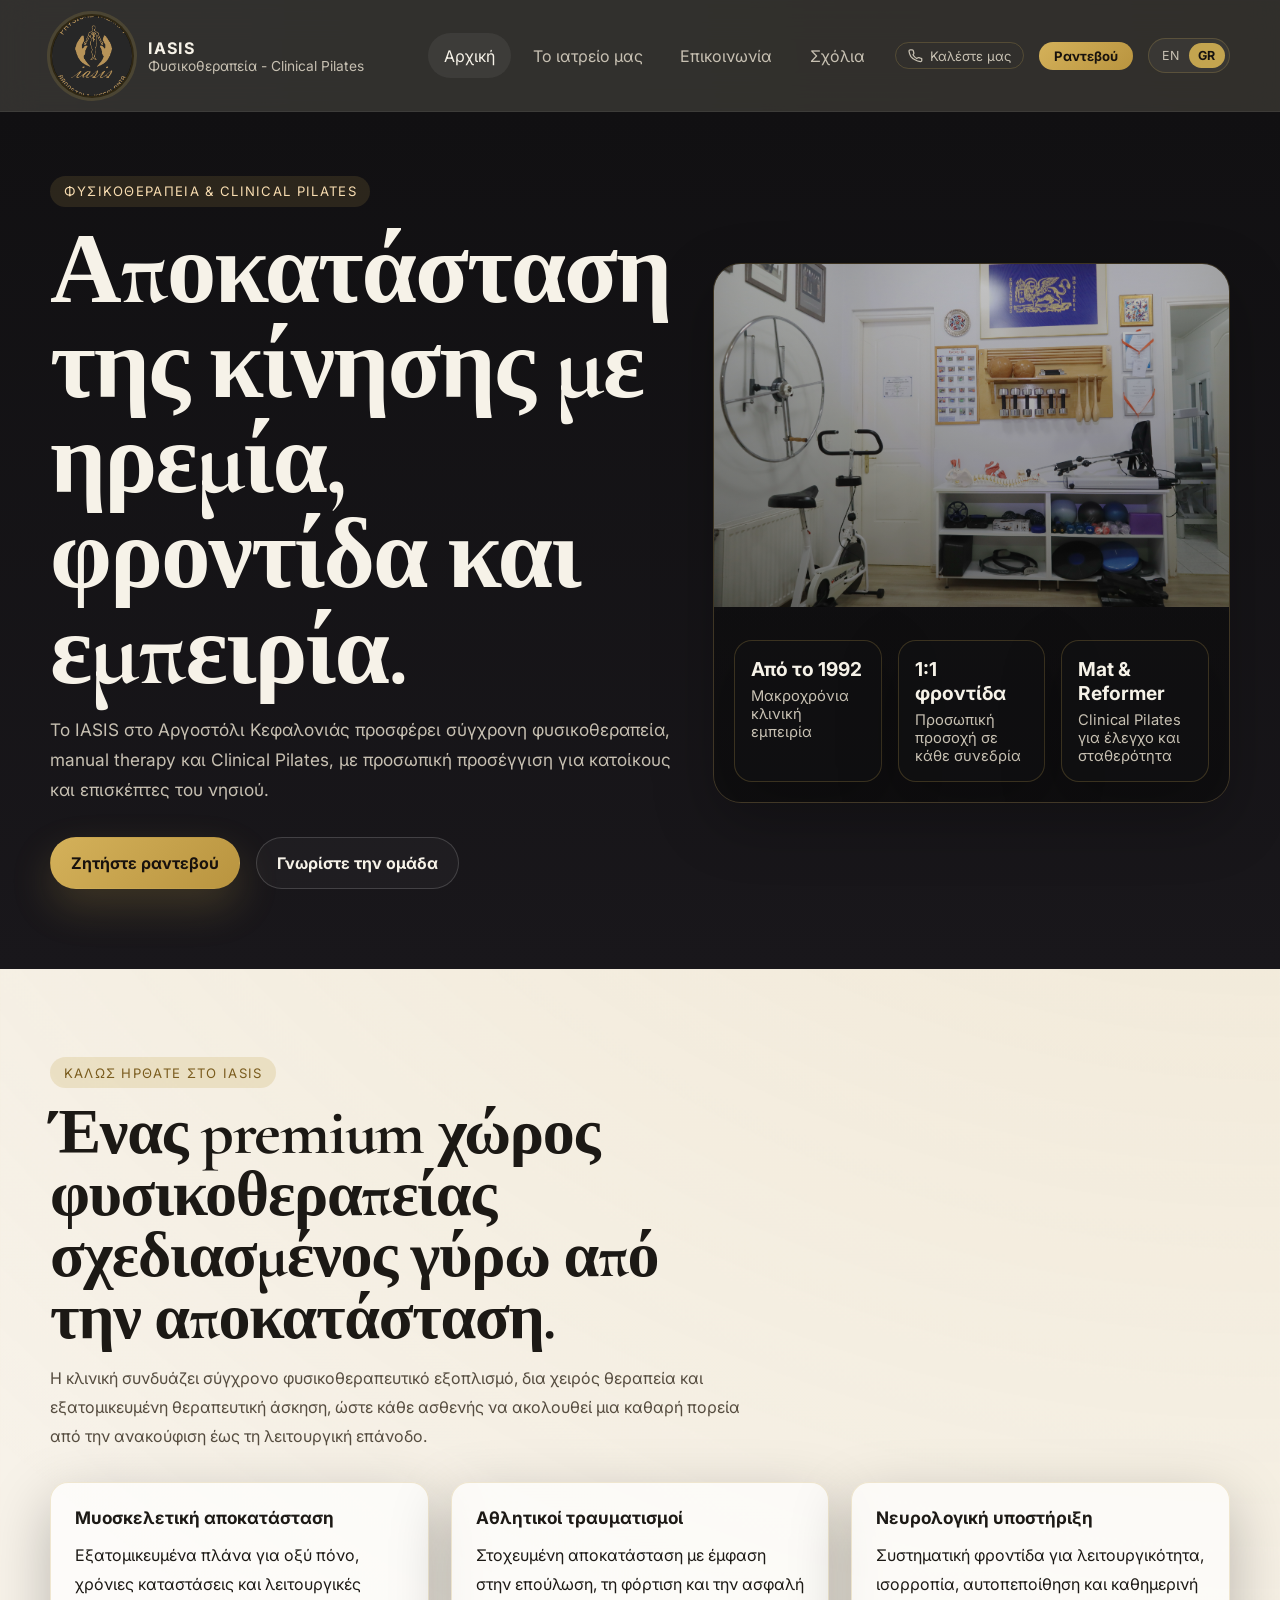
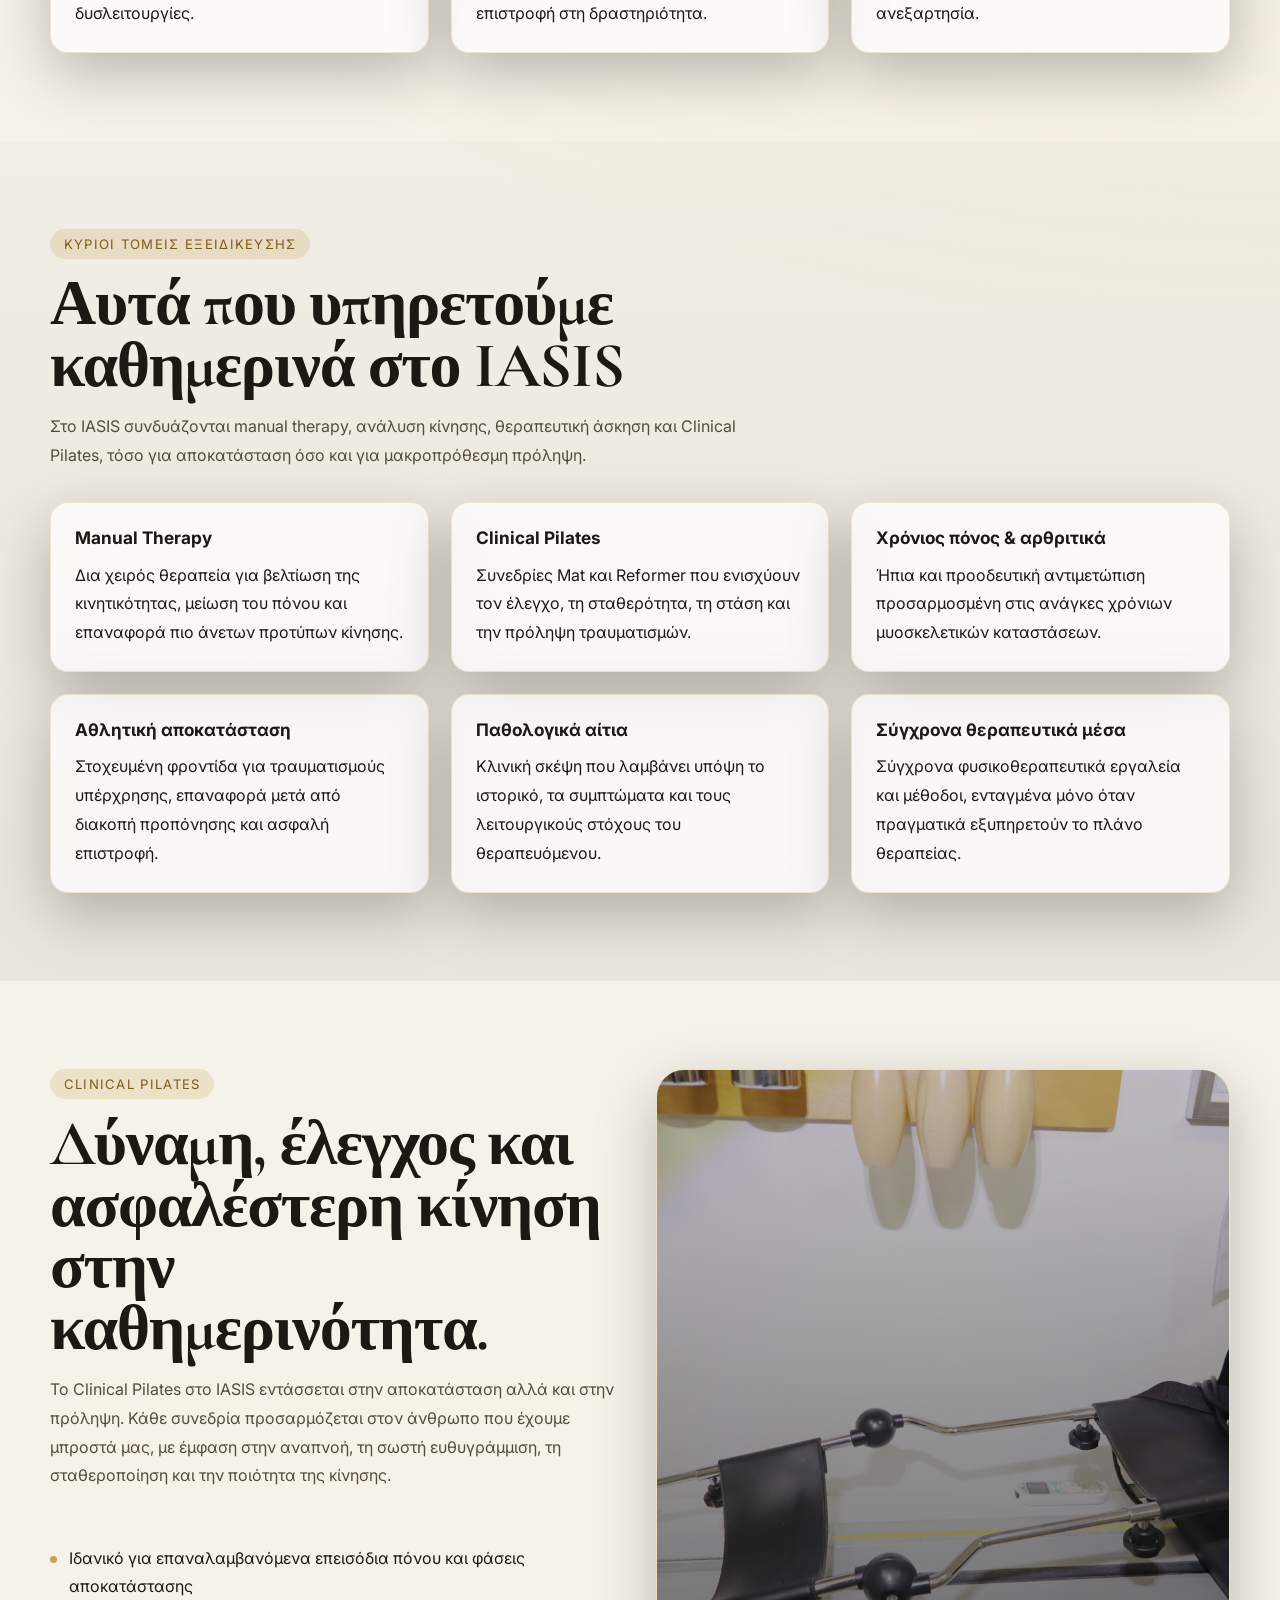
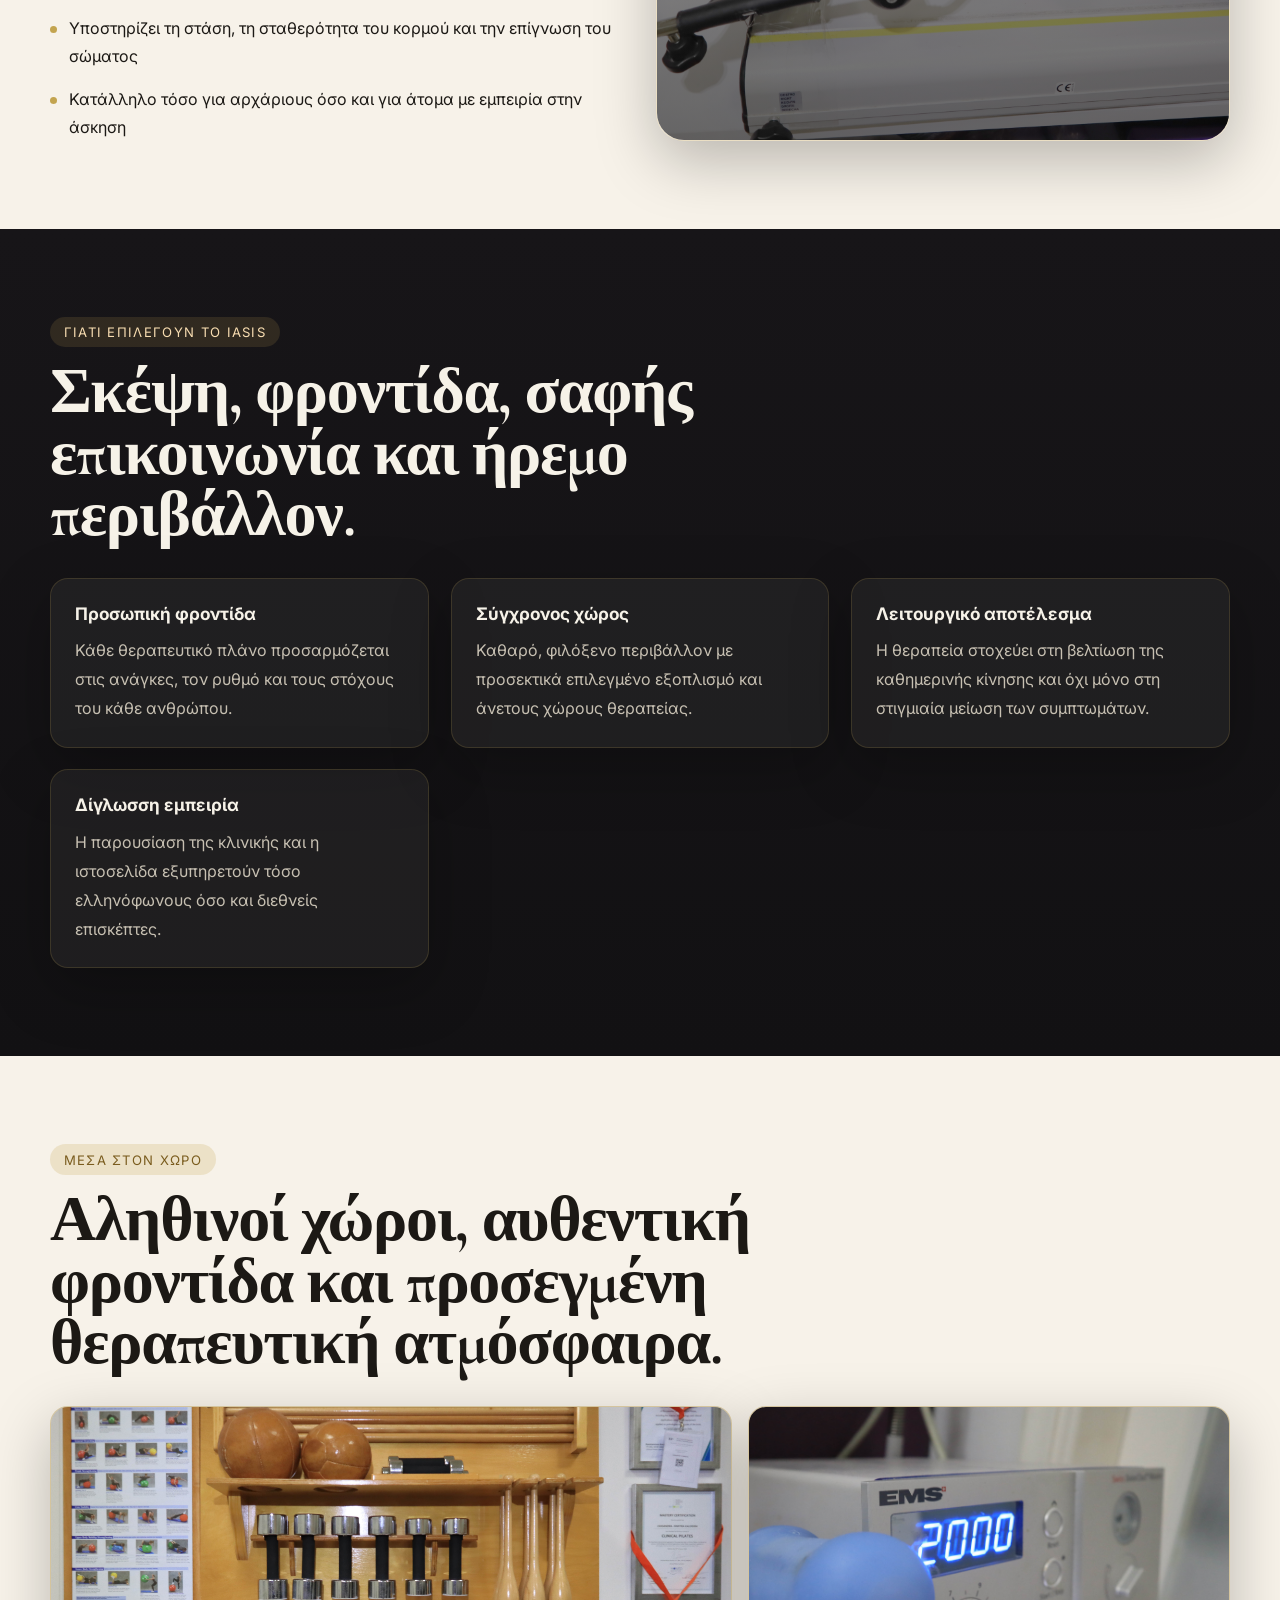
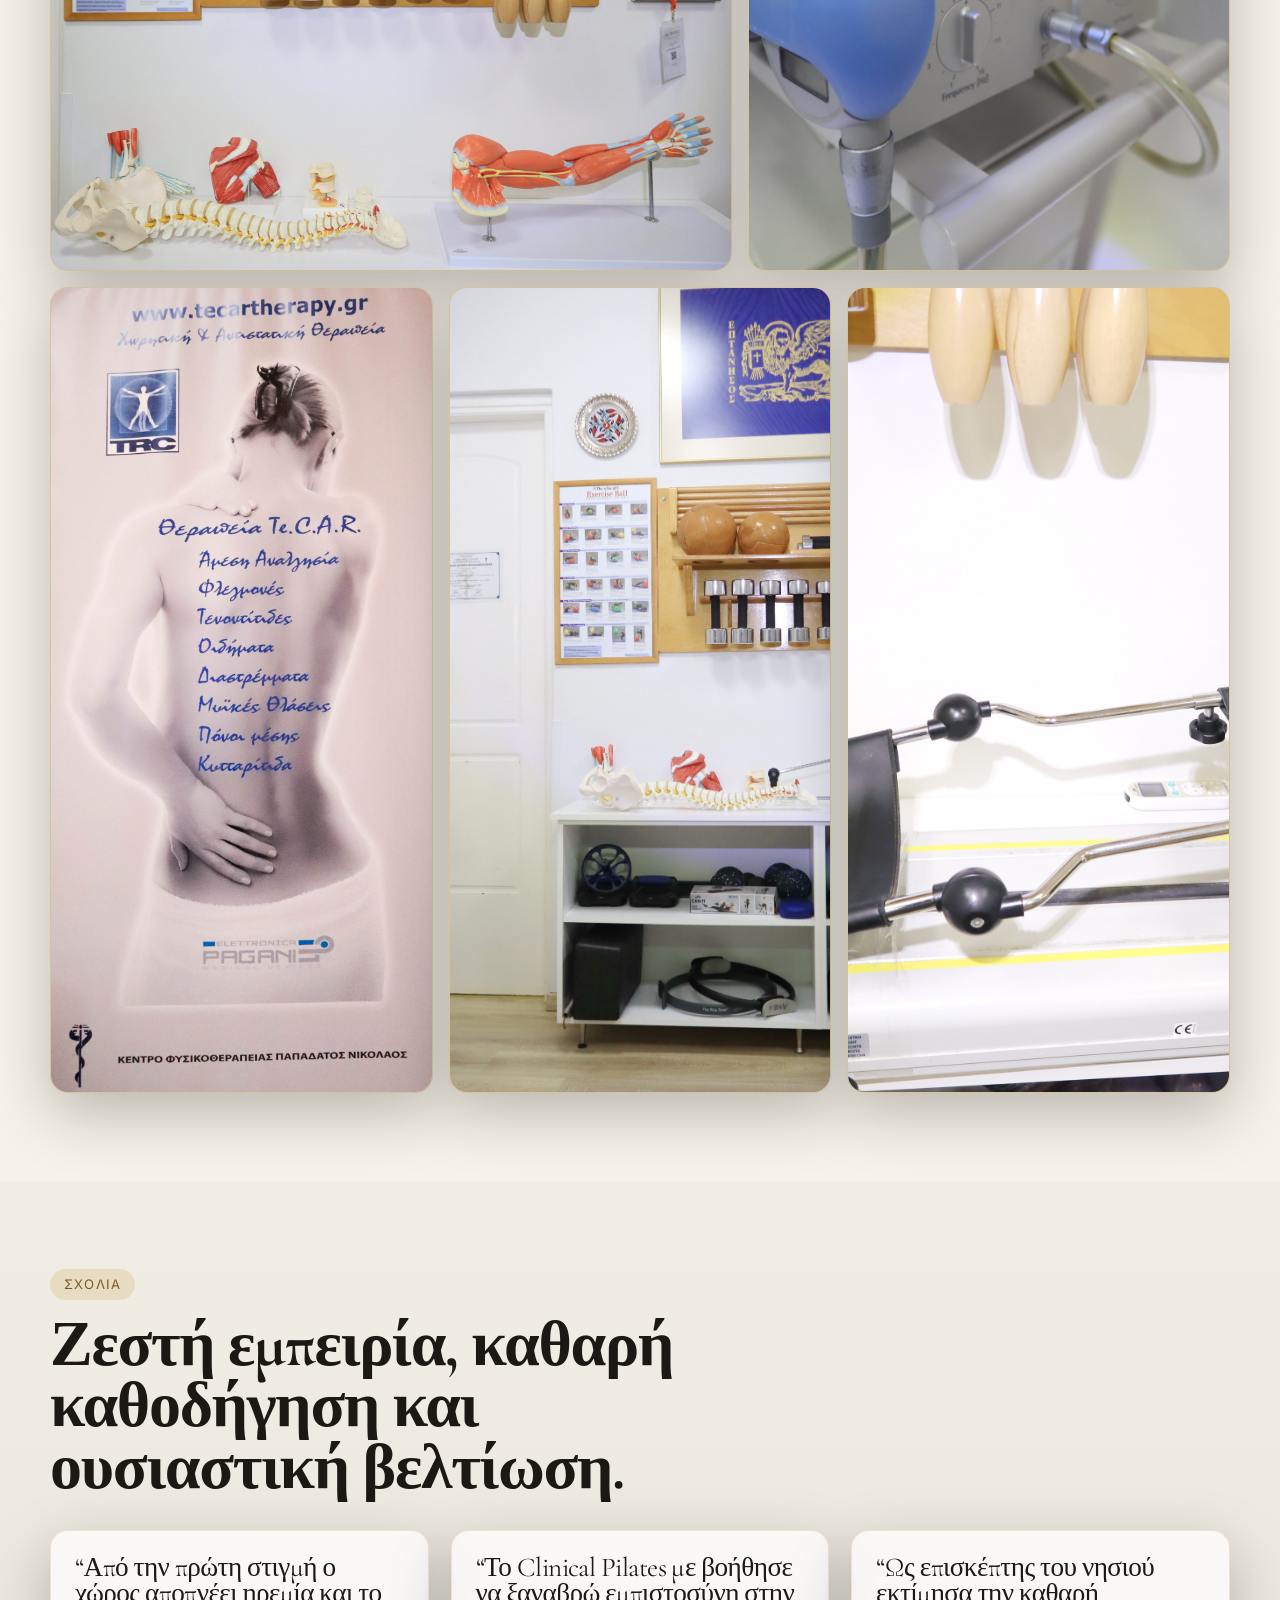
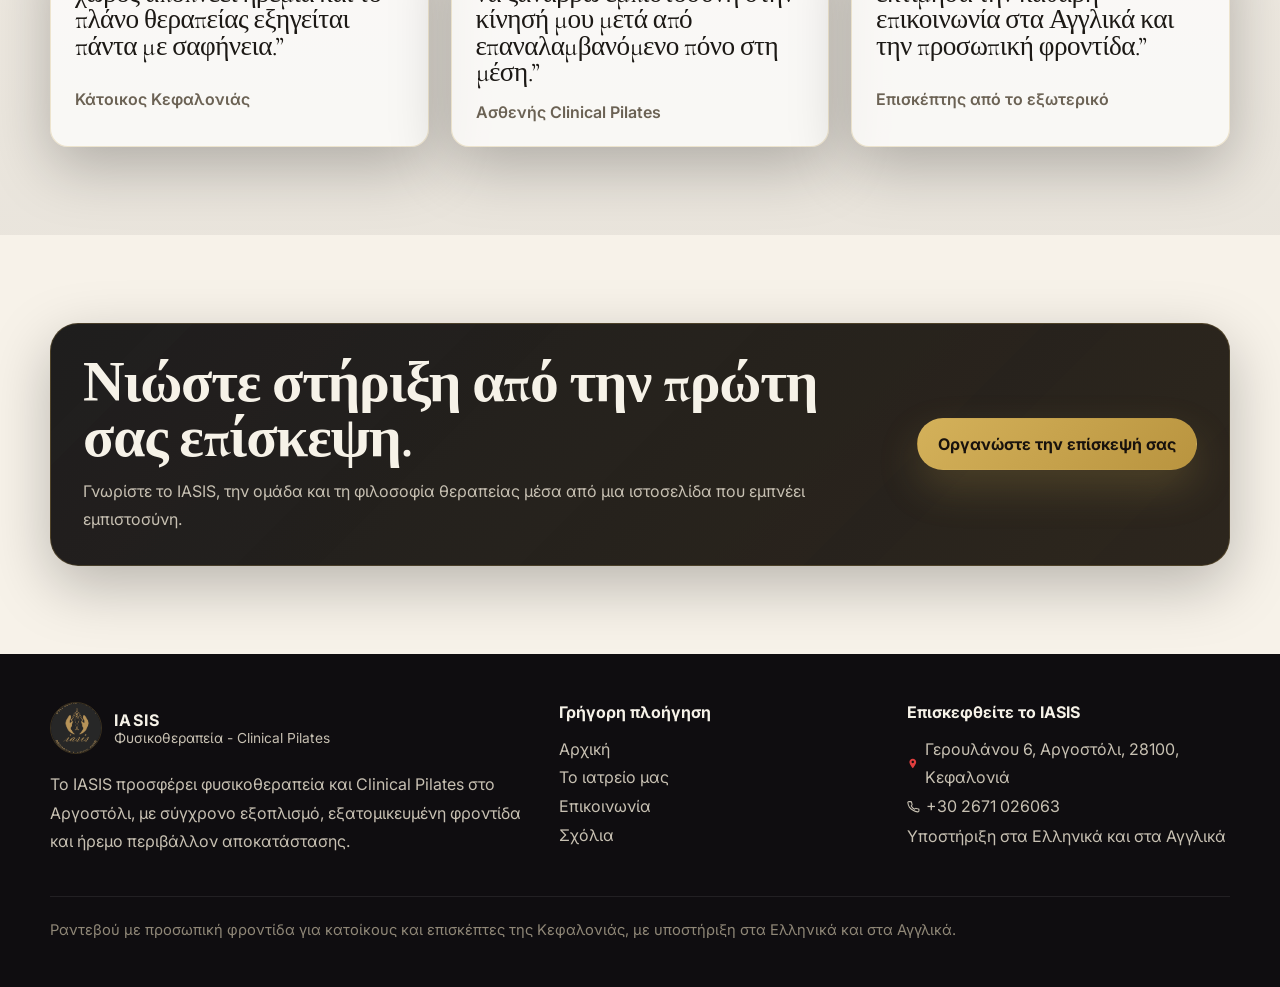
==== el/index.html @ 6a86523c "Update phone contact text to "Call us" across all pages for consistency" ====
<!doctype html>
<html lang="el">
  <head>
    <meta charset="utf-8" />
    <meta name="viewport" content="width=device-width, initial-scale=1" />
    <meta name="theme-color" content="#111012" />
    <title>Φυσικοθεραπεία και Clinical Pilates στο Αργοστόλι Κεφαλονιάς | IASIS</title>
    <meta
      name="description"
      content="Το IASIS προσφέρει φυσικοθεραπεία, manual therapy και Clinical Pilates στο Αργοστόλι Κεφαλονιάς με προσωπική φροντίδα για κατοίκους και επισκέπτες."
    />
    <meta name="robots" content="index,follow,max-image-preview:large" />
    <meta property="og:type" content="website" />
    <meta property="og:site_name" content="IASIS" />
    <meta property="og:locale" content="el_GR" />
    <meta property="og:locale:alternate" content="en_GB" />
    <meta property="og:title" content="Φυσικοθεραπεία και Clinical Pilates στο Αργοστόλι Κεφαλονιάς | IASIS" />
    <meta
      property="og:description"
      content="Το IASIS προσφέρει φυσικοθεραπεία, manual therapy και Clinical Pilates στο Αργοστόλι Κεφαλονιάς με προσωπική φροντίδα για κατοίκους και επισκέπτες."
    />
    <meta property="og:url" content="https://www.iasisphysio.gr/el/" />
    <meta property="og:image" content="https://www.iasisphysio.gr/Photos/IMG_4252.JPG" />
    <meta property="og:image:alt" content="Χώρος θεραπείας στο IASIS στο Αργοστόλι Κεφαλονιάς" />
    <meta name="twitter:card" content="summary_large_image" />
    <meta name="twitter:title" content="Φυσικοθεραπεία και Clinical Pilates στο Αργοστόλι Κεφαλονιάς | IASIS" />
    <meta
      name="twitter:description"
      content="Το IASIS προσφέρει φυσικοθεραπεία, manual therapy και Clinical Pilates στο Αργοστόλι Κεφαλονιάς με προσωπική φροντίδα για κατοίκους και επισκέπτες."
    />
    <meta name="twitter:image" content="https://www.iasisphysio.gr/Photos/IMG_4252.JPG" />
    <link rel="canonical" href="https://www.iasisphysio.gr/el/" />
    <link rel="alternate" hreflang="en" href="https://www.iasisphysio.gr/en/" />
    <link rel="alternate" hreflang="el" href="https://www.iasisphysio.gr/el/" />
    <link rel="alternate" hreflang="x-default" href="https://www.iasisphysio.gr/en/" />
    <link rel="icon" href="../iasis_logo.jpg" />
    <link rel="preconnect" href="https://fonts.googleapis.com" />
    <link rel="preconnect" href="https://fonts.gstatic.com" crossorigin />
    <link
      href="https://fonts.googleapis.com/css2?family=Inter:wght@400;500;600;700;800&family=Cormorant+Garamond:wght@500;600;700&display=swap"
      rel="stylesheet"
    />
    <link rel="stylesheet" href="../assets/styles.css" />
    <script type="application/ld+json">
      {
        "@context": "https://schema.org",
        "@graph": [
          {
            "@type": "WebSite",
            "name": "IASIS",
            "url": "https://www.iasisphysio.gr/el/",
            "inLanguage": "el"
          },
          {
            "@type": "MedicalBusiness",
            "name": "IASIS",
            "url": "https://www.iasisphysio.gr/el/",
            "image": "https://www.iasisphysio.gr/Photos/IMG_4252.JPG",
            "description": "Το IASIS προσφέρει φυσικοθεραπεία και Clinical Pilates στο Αργοστόλι, με σύγχρονο εξοπλισμό, εξατομικευμένη φροντίδα και ήρεμο περιβάλλον αποκατάστασης.",
            "areaServed": {
              "@type": "Place",
              "name": "Αργοστόλι, Κεφαλονιά, Ελλάδα"
            },
            "availableLanguage": ["el", "en"],
            "medicalSpecialty": ["Φυσικοθεραπεία", "Clinical Pilates"]
          }
        ]
      }
    </script>
    <script defer src="../assets/site.js"></script>
  </head>
  <body>
    <div class="site-shell">
      <header class="header">
        <div class="container header-inner">
          <a class="brand" href="/el/" aria-label="IASIS">
            <img src="../iasis_logo.jpg" alt="Λογότυπο IASIS" />
            <div class="brand-mark">
              <strong>IASIS</strong>
              <span>Φυσικοθεραπεία - Clinical Pilates</span>
            </div>
          </a>
          <div class="header-actions">
            <button class="menu-toggle" type="button" aria-label="Εναλλαγή πλοήγησης" aria-expanded="false">☰</button>
            <nav class="nav" aria-label="Κύρια πλοήγηση">
              <a href="/el/" class="active">Αρχική</a>
              <a href="/el/clinic.html">Το ιατρείο μας</a>
              <a href="/el/contact.html">Επικοινωνία</a>
              <a href="/el/testimonials.html">Σχόλια</a>
            </nav>
            <a class="header-phone" href="tel:+302671026063" aria-label="Κλήση IASIS: +30 2671 026063">
              <svg aria-hidden="true" xmlns="http://www.w3.org/2000/svg" width="15" height="15" viewBox="0 0 24 24" fill="none" stroke="currentColor" stroke-width="2" stroke-linecap="round" stroke-linejoin="round"><path d="M22 16.92v3a2 2 0 0 1-2.18 2 19.79 19.79 0 0 1-8.63-3.07A19.5 19.5 0 0 1 4.69 13.72 19.79 19.79 0 0 1 1.61 5.09 2 2 0 0 1 3.59 3h3a2 2 0 0 1 2 1.72 12.84 12.84 0 0 0 .7 2.81 2 2 0 0 1-.45 2.11L7.91 10.9a16 16 0 0 0 6 6l1.27-.95a2 2 0 0 1 2.11-.45 12.84 12.84 0 0 0 2.81.7A2 2 0 0 1 22 18.27z"/></svg>
              <span>Καλέστε μας</span>
            </a>
            <a class="header-cta" href="/el/contact.html">Ραντεβού</a>
            <div class="lang-switch" aria-label="Εναλλαγή γλώσσας">
              <a href="/en/" data-lang="en">EN</a>
              <a href="/el/" data-lang="el" class="active" aria-current="page">GR</a>
            </div>
          </div>
        </div>
      </header>

      <main>
        <section class="hero">
          <div class="container hero-grid">
            <div>
              <span class="eyebrow">Φυσικοθεραπεία &amp; Clinical Pilates</span>
              <h1>Αποκατάσταση της κίνησης με ηρεμία, φροντίδα και εμπειρία.</h1>
              <p>
                Το IASIS στο Αργοστόλι Κεφαλονιάς προσφέρει σύγχρονη φυσικοθεραπεία, manual therapy και Clinical Pilates, με προσωπική
                προσέγγιση για κατοίκους και επισκέπτες του νησιού.
              </p>
              <div class="hero-actions">
                <a class="button" href="/el/contact.html">Ζητήστε ραντεβού</a>
                <a class="ghost-button" href="/el/clinic.html">Γνωρίστε την ομάδα</a>
              </div>
            </div>
            <div class="hero-image hero-panel">
              <img src="../Photos/IMG_4252.JPG" alt="Χώρος θεραπείας στο IASIS στο Αργοστόλι Κεφαλονιάς" />
              <div class="hero-floating">
                <div class="stat-card">
                  <strong>Από το 1992</strong>
                  <span>Μακροχρόνια κλινική εμπειρία</span>
                </div>
                <div class="stat-card">
                  <strong>1:1 φροντίδα</strong>
                  <span>Προσωπική προσοχή σε κάθε συνεδρία</span>
                </div>
                <div class="stat-card">
                  <strong>Mat &amp; Reformer</strong>
                  <span>Clinical Pilates για έλεγχο και σταθερότητα</span>
                </div>
              </div>
            </div>
          </div>
        </section>

        <section class="section">
          <div class="container">
            <div class="section-heading">
              <span class="eyebrow">Καλώς ήρθατε στο IASIS</span>
              <h2>Ένας premium χώρος φυσικοθεραπείας σχεδιασμένος γύρω από την αποκατάσταση.</h2>
              <p>
                Η κλινική συνδυάζει σύγχρονο φυσικοθεραπευτικό εξοπλισμό, δια χειρός θεραπεία και εξατομικευμένη θεραπευτική άσκηση,
                ώστε κάθε ασθενής να ακολουθεί μια καθαρή πορεία από την ανακούφιση έως τη λειτουργική επάνοδο.
              </p>
            </div>
            <div class="card-grid">
              <article class="feature-card">
                <strong>Μυοσκελετική αποκατάσταση</strong>
                <p>Εξατομικευμένα πλάνα για οξύ πόνο, χρόνιες καταστάσεις και λειτουργικές δυσλειτουργίες.</p>
              </article>
              <article class="feature-card">
                <strong>Αθλητικοί τραυματισμοί</strong>
                <p>Στοχευμένη αποκατάσταση με έμφαση στην επούλωση, τη φόρτιση και την ασφαλή επιστροφή στη δραστηριότητα.</p>
              </article>
              <article class="feature-card">
                <strong>Νευρολογική υποστήριξη</strong>
                <p>Συστηματική φροντίδα για λειτουργικότητα, ισορροπία, αυτοπεποίθηση και καθημερινή ανεξαρτησία.</p>
              </article>
            </div>
          </div>
        </section>

        <section class="section alt">
          <div class="container">
            <div class="section-heading">
              <span class="eyebrow">Κύριοι τομείς εξειδίκευσης</span>
              <h2>Αυτά που υπηρετούμε καθημερινά στο IASIS</h2>
              <p>
                Στο IASIS συνδυάζονται manual therapy, ανάλυση κίνησης, θεραπευτική άσκηση και Clinical Pilates, τόσο για αποκατάσταση
                όσο και για μακροπρόθεσμη πρόληψη.
              </p>
            </div>
            <div class="card-grid">
              <article class="service-card">
                <strong>Manual Therapy</strong>
                <p>Δια χειρός θεραπεία για βελτίωση της κινητικότητας, μείωση του πόνου και επαναφορά πιο άνετων προτύπων κίνησης.</p>
              </article>
              <article class="service-card">
                <strong>Clinical Pilates</strong>
                <p>Συνεδρίες Mat και Reformer που ενισχύουν τον έλεγχο, τη σταθερότητα, τη στάση και την πρόληψη τραυματισμών.</p>
              </article>
              <article class="service-card">
                <strong>Χρόνιος πόνος &amp; αρθριτικά</strong>
                <p>Ήπια και προοδευτική αντιμετώπιση προσαρμοσμένη στις ανάγκες χρόνιων μυοσκελετικών καταστάσεων.</p>
              </article>
              <article class="service-card">
                <strong>Αθλητική αποκατάσταση</strong>
                <p>Στοχευμένη φροντίδα για τραυματισμούς υπέρχρησης, επαναφορά μετά από διακοπή προπόνησης και ασφαλή επιστροφή.</p>
              </article>
              <article class="service-card">
                <strong>Παθολογικά αίτια</strong>
                <p>Κλινική σκέψη που λαμβάνει υπόψη το ιστορικό, τα συμπτώματα και τους λειτουργικούς στόχους του θεραπευόμενου.</p>
              </article>
              <article class="service-card">
                <strong>Σύγχρονα θεραπευτικά μέσα</strong>
                <p>Σύγχρονα φυσικοθεραπευτικά εργαλεία και μέθοδοι, ενταγμένα μόνο όταν πραγματικά εξυπηρετούν το πλάνο θεραπείας.</p>
              </article>
            </div>
          </div>
        </section>

        <section class="section">
          <div class="container split-layout">
            <div class="split-copy">
              <div class="section-heading">
                <span class="eyebrow">Clinical Pilates</span>
                <h2>Δύναμη, έλεγχος και ασφαλέστερη κίνηση στην καθημερινότητα.</h2>
                <p>
                  Το Clinical Pilates στο IASIS εντάσσεται στην αποκατάσταση αλλά και στην πρόληψη. Κάθε συνεδρία προσαρμόζεται στον
                  άνθρωπο που έχουμε μπροστά μας, με έμφαση στην αναπνοή, τη σωστή ευθυγράμμιση, τη σταθεροποίηση και την ποιότητα της
                  κίνησης.
                </p>
              </div>
              <ul class="bullet-list">
                <li>Ιδανικό για επαναλαμβανόμενα επεισόδια πόνου και φάσεις αποκατάστασης</li>
                <li>Υποστηρίζει τη στάση, τη σταθερότητα του κορμού και την επίγνωση του σώματος</li>
                <li>Κατάλληλο τόσο για αρχάριους όσο και για άτομα με εμπειρία στην άσκηση</li>
              </ul>
            </div>
            <div class="split-image hero-panel">
              <img src="../Photos/IMG_4256.JPG" alt="Χώρος Clinical Pilates στο IASIS" loading="lazy" />
            </div>
          </div>
        </section>

        <section class="section dark">
          <div class="container">
            <div class="section-heading">
              <span class="eyebrow">Γιατί επιλέγουν το IASIS</span>
              <h2>Σκέψη, φροντίδα, σαφής επικοινωνία και ήρεμο περιβάλλον.</h2>
            </div>
            <div class="card-grid">
              <article class="value-card">
                <strong>Προσωπική φροντίδα</strong>
                <p>Κάθε θεραπευτικό πλάνο προσαρμόζεται στις ανάγκες, τον ρυθμό και τους στόχους του κάθε ανθρώπου.</p>
              </article>
              <article class="value-card">
                <strong>Σύγχρονος χώρος</strong>
                <p>Καθαρό, φιλόξενο περιβάλλον με προσεκτικά επιλεγμένο εξοπλισμό και άνετους χώρους θεραπείας.</p>
              </article>
              <article class="value-card">
                <strong>Λειτουργικό αποτέλεσμα</strong>
                <p>Η θεραπεία στοχεύει στη βελτίωση της καθημερινής κίνησης και όχι μόνο στη στιγμιαία μείωση των συμπτωμάτων.</p>
              </article>
              <article class="value-card">
                <strong>Δίγλωσση εμπειρία</strong>
                <p>Η παρουσίαση της κλινικής και η ιστοσελίδα εξυπηρετούν τόσο ελληνόφωνους όσο και διεθνείς επισκέπτες.</p>
              </article>
            </div>
          </div>
        </section>

        <section class="section">
          <div class="container">
            <div class="section-heading">
              <span class="eyebrow">Μέσα στον χώρο</span>
              <h2>Αληθινοί χώροι, αυθεντική φροντίδα και προσεγμένη θεραπευτική ατμόσφαιρα.</h2>
            </div>
            <div class="gallery-grid">
              <div class="gallery-card gallery-large">
                <img src="../Photos/IMG_4264.JPG" alt="Χώρος άσκησης και θεραπείας στο IASIS" loading="lazy" />
              </div>
              <div class="gallery-card gallery-small">
                <img src="../Photos/IMG_4285.JPG" alt="Λεπτομέρεια εξοπλισμού φυσικοθεραπείας στο IASIS" loading="lazy" />
              </div>
            </div>
            <div class="gallery-strip" style="margin-top: 1rem">
              <div class="gallery-card">
                <img src="../Photos/IMG_4307.JPG" alt="Εσωτερικός χώρος του IASIS με ήρεμη θεραπευτική ατμόσφαιρα" loading="lazy" />
              </div>
              <div class="gallery-card">
                <img src="../Photos/IMG_4252.JPG" alt="Σύγχρονος χώρος φυσικοθεραπείας στο IASIS" loading="lazy" />
              </div>
              <div class="gallery-card">
                <img src="../Photos/IMG_4256.JPG" alt="Σταθμός Clinical Pilates για καθοδηγούμενη αποκατάσταση" loading="lazy" />
              </div>
            </div>
          </div>
        </section>

        <section class="section alt">
          <div class="container">
            <div class="section-heading">
              <span class="eyebrow">Σχόλια</span>
              <h2>Ζεστή εμπειρία, καθαρή καθοδήγηση και ουσιαστική βελτίωση.</h2>
            </div>
            <div class="card-grid">
              <article class="quote-card">
                <blockquote>“Από την πρώτη στιγμή ο χώρος αποπνέει ηρεμία και το πλάνο θεραπείας εξηγείται πάντα με σαφήνεια.”</blockquote>
                <cite>Κάτοικος Κεφαλονιάς</cite>
              </article>
              <article class="quote-card">
                <blockquote>“Το Clinical Pilates με βοήθησε να ξαναβρώ εμπιστοσύνη στην κίνησή μου μετά από επαναλαμβανόμενο πόνο στη μέση.”</blockquote>
                <cite>Ασθενής Clinical Pilates</cite>
              </article>
              <article class="quote-card">
                <blockquote>“Ως επισκέπτης του νησιού εκτίμησα την καθαρή επικοινωνία στα Αγγλικά και την προσωπική φροντίδα.”</blockquote>
                <cite>Επισκέπτης από το εξωτερικό</cite>
              </article>
            </div>
          </div>
        </section>

        <section class="section">
          <div class="container">
            <div class="cta-banner">
              <div>
                <h2>Νιώστε στήριξη από την πρώτη σας επίσκεψη.</h2>
                <p>Γνωρίστε το IASIS, την ομάδα και τη φιλοσοφία θεραπείας μέσα από μια ιστοσελίδα που εμπνέει εμπιστοσύνη.</p>
              </div>
              <a class="button" href="/el/contact.html">Οργανώστε την επίσκεψή σας</a>
            </div>
          </div>
        </section>
      </main>

      <footer class="footer">
        <div class="container">
          <div class="footer-grid">
            <div>
              <div class="footer-brand">
                <img src="../iasis_logo.jpg" alt="Λογότυπο IASIS" />
                <div>
                  <strong>IASIS</strong>
                  <span>Φυσικοθεραπεία - Clinical Pilates</span>
                </div>
              </div>
              <p>
                Το IASIS προσφέρει φυσικοθεραπεία και Clinical Pilates στο Αργοστόλι, με σύγχρονο εξοπλισμό, εξατομικευμένη φροντίδα
                και ήρεμο περιβάλλον αποκατάστασης.
              </p>
            </div>
            <div>
              <h3>Γρήγορη πλοήγηση</h3>
              <ul>
                <li><a href="/el/">Αρχική</a></li>
                <li><a href="/el/clinic.html">Το ιατρείο μας</a></li>
                <li><a href="/el/contact.html">Επικοινωνία</a></li>
                <li><a href="/el/testimonials.html">Σχόλια</a></li>
              </ul>
            </div>
            <div>
              <h3>Επισκεφθείτε το IASIS</h3>
              <ul>
                <li><a class="footer-icon-link" href="https://maps.google.com/?q=Geroulanou+6,+Argostoli,+28100,+Kefalonia,+Greece" target="_blank" rel="noopener noreferrer"><svg aria-hidden="true" xmlns="http://www.w3.org/2000/svg" width="13" height="13" viewBox="0 0 24 24" fill="#e03e3e"><path d="M12 2C8.13 2 5 5.13 5 9c0 5.25 7 13 7 13s7-7.75 7-13c0-3.87-3.13-7-7-7zm0 9.5c-1.38 0-2.5-1.12-2.5-2.5s1.12-2.5 2.5-2.5 2.5 1.12 2.5 2.5-1.12 2.5-2.5 2.5z"/></svg>Γερουλάνου 6, Αργοστόλι, 28100, Κεφαλονιά</a></li>
                <li><a class="footer-icon-link" href="tel:+302671026063"><svg aria-hidden="true" xmlns="http://www.w3.org/2000/svg" width="13" height="13" viewBox="0 0 24 24" fill="none" stroke="currentColor" stroke-width="2" stroke-linecap="round" stroke-linejoin="round"><path d="M22 16.92v3a2 2 0 0 1-2.18 2 19.79 19.79 0 0 1-8.63-3.07A19.5 19.5 0 0 1 4.69 13.72 19.79 19.79 0 0 1 1.61 5.09 2 2 0 0 1 3.59 3h3a2 2 0 0 1 2 1.72 12.84 12.84 0 0 0 .7 2.81 2 2 0 0 1-.45 2.11L7.91 10.9a16 16 0 0 0 6 6l1.27-.95a2 2 0 0 1 2.11-.45 12.84 12.84 0 0 0 2.81.7A2 2 0 0 1 22 18.27z"/></svg>+30 2671 026063</a></li>
                <li>Υποστήριξη στα Ελληνικά και στα Αγγλικά</li>
              </ul>
            </div>
          </div>
          <div class="footer-credit">
            Ραντεβού με προσωπική φροντίδα για κατοίκους και επισκέπτες της Κεφαλονιάς, με υποστήριξη στα Ελληνικά και στα Αγγλικά.
          </div>
        </div>
      </footer>
    </div>
  </body>
</html>
---- assets/styles.css ----
:root {
  --bg: #0d0c0d;
  --surface: #121214;
  --surface-soft: #19181b;
  --gold: #c3a44f;
  --gold-soft: rgba(195, 164, 79, 0.18);
  --text: #f6f2e8;
  --muted: #c7c0b2;
  --dark-text: #1c1915;
  --paper: #f7f2e9;
  --paper-strong: #efe4ca;
  --border: rgba(195, 164, 79, 0.24);
  --shadow: 0 20px 60px rgba(0, 0, 0, 0.25);
  --radius-lg: 28px;
  --radius-md: 18px;
  --radius-sm: 12px;
  --container: 1180px;
}

* {
  box-sizing: border-box;
}

html {
  scroll-behavior: smooth;
}

body {
  margin: 0;
  font-family: "Inter", sans-serif;
  color: var(--dark-text);
  background: linear-gradient(180deg, #111012 0%, #1a181c 100%);
}

img {
  display: block;
  max-width: 100%;
}

a {
  color: inherit;
  text-decoration: none;
}

button,
input,
select,
textarea {
  font: inherit;
}

.site-shell {
  min-height: 100vh;
  background:
    radial-gradient(circle at top right, rgba(195, 164, 79, 0.18), transparent 26%),
    var(--paper);
}

.container {
  width: min(calc(100% - 2rem), var(--container));
  margin: 0 auto;
}

.header {
  position: sticky;
  top: 0;
  z-index: 50;
  backdrop-filter: blur(16px);
  background: rgba(13, 12, 13, 0.84);
  border-bottom: 1px solid rgba(255, 255, 255, 0.06);
}

.header-inner {
  display: flex;
  align-items: center;
  justify-content: space-between;
  gap: 1rem;
  padding: 0.85rem 0;
}

.brand {
  display: flex;
  align-items: center;
  gap: 0.9rem;
  min-width: 0;
}

.brand img {
  width: 84px;
  height: 84px;
  object-fit: cover;
  border-radius: 50%;
  border: 2px solid var(--border);
  background: #000;
  box-shadow: 0 0 0 3px rgba(195, 164, 79, 0.18);
}

.brand-mark {
  min-width: 0;
}

.footer-brand {
  display: flex;
  align-items: center;
  gap: 0.75rem;
  margin-bottom: 0.75rem;
}

.footer-brand img {
  width: 52px;
  height: 52px;
  border-radius: 50%;
  object-fit: cover;
  border: 1px solid var(--border);
  flex-shrink: 0;
}

.brand-mark strong,
.footer-brand strong {
  display: block;
  color: var(--text);
  font-size: 1rem;
  letter-spacing: 0.08em;
}

.brand-mark span,
.footer-brand span {
  display: block;
  color: var(--muted);
  font-size: 0.86rem;
}

.header-actions {
  display: flex;
  align-items: center;
  gap: 0.9rem;
}

.menu-toggle {
  display: none;
  width: 46px;
  height: 46px;
  border-radius: 50%;
  border: 1px solid var(--border);
  background: rgba(255, 255, 255, 0.03);
  color: var(--text);
}

.nav {
  display: flex;
  align-items: center;
  gap: 0.35rem;
}

.nav a {
  padding: 0.8rem 1rem;
  color: var(--muted);
  border-radius: 999px;
  transition: 0.25s ease;
}

.nav a:hover,
.nav a.active {
  color: var(--text);
  background: rgba(255, 255, 255, 0.06);
}

.lang-switch {
  display: inline-flex;
  align-items: center;
  padding: 0.25rem;
  border-radius: 999px;
  border: 1px solid var(--border);
  background: rgba(255, 255, 255, 0.04);
}

.lang-switch button {
  border: 0;
  background: transparent;
  color: var(--muted);
  border-radius: 999px;
  padding: 0.3rem 0.6rem;
  font-size: 0.78rem;
  cursor: pointer;
}

.lang-switch a {
  display: inline-flex;
  align-items: center;
  justify-content: center;
  min-width: 32px;
  color: var(--muted);
  border-radius: 999px;
  padding: 0.3rem 0.6rem;
  font-size: 0.78rem;
}

.lang-switch button.active {
  background: var(--gold);
  color: #171310;
  font-weight: 700;
}

.lang-switch a.active {
  background: var(--gold);
  color: #171310;
  font-weight: 700;
}

.header-phone {
  display: inline-flex;
  align-items: center;
  gap: 0.45rem;
  color: var(--muted);
  font-size: 0.82rem;
  padding: 0.3rem 0.75rem;
  border-radius: 999px;
  border: 1px solid var(--border);
  white-space: nowrap;
  transition: color 0.18s, border-color 0.18s;
}

.header-phone:hover {
  color: var(--gold);
  border-color: var(--gold);
}

.header-cta {
  display: inline-flex;
  align-items: center;
  padding: 0.38rem 0.95rem;
  border-radius: 999px;
  background: linear-gradient(135deg, #d4b15a 0%, #b9943f 100%);
  color: #18120d;
  font-size: 0.82rem;
  font-weight: 700;
  white-space: nowrap;
  transition: opacity 0.18s, transform 0.18s;
}

.header-cta:hover {
  opacity: 0.88;
  transform: translateY(-1px);
}

.footer-icon-link {
  display: inline-flex;
  align-items: center;
  gap: 0.4rem;
}

.hero {
  background: linear-gradient(180deg, #111012 0%, #19171b 100%);
  color: var(--text);
  padding: 4rem 0 5rem;
}

.hero-grid,
.split-layout,
.contact-grid,
.cta-banner {
  display: grid;
  gap: 2rem;
}

.hero-grid {
  grid-template-columns: 1.1fr 0.9fr;
  align-items: center;
}

.eyebrow {
  display: inline-flex;
  align-items: center;
  gap: 0.55rem;
  padding: 0.45rem 0.85rem;
  border-radius: 999px;
  background: rgba(195, 164, 79, 0.15);
  color: #f8ddb1;
  font-size: 0.82rem;
  letter-spacing: 0.1em;
  text-transform: uppercase;
}

.hero h1,
.page-hero h1,
.section-heading h2,
.quote-card blockquote,
.cta-banner h2 {
  font-family: "Cormorant Garamond", serif;
  line-height: 0.96;
  letter-spacing: -0.02em;
}

.hero h1,
.page-hero h1 {
  margin: 1rem 0;
  font-size: clamp(3.2rem, 8vw, 6.2rem);
}

.hero p,
.page-hero p {
  margin: 0;
  max-width: 62ch;
  color: var(--muted);
  font-size: 1.08rem;
  line-height: 1.75;
}

.page-hero p {
  color: #efe4ca;
}

.hero-actions {
  display: flex;
  flex-wrap: wrap;
  gap: 1rem;
  margin-top: 2rem;
}

.button,
.ghost-button {
  display: inline-flex;
  align-items: center;
  justify-content: center;
  min-height: 52px;
  padding: 0.85rem 1.25rem;
  border-radius: 999px;
  border: 1px solid transparent;
  font-weight: 700;
  transition: 0.25s ease;
}

.button {
  background: linear-gradient(135deg, #d4b15a 0%, #b9943f 100%);
  color: #18120d;
  box-shadow: 0 18px 40px rgba(195, 164, 79, 0.22);
}

.button:hover {
  transform: translateY(-2px);
}

.ghost-button {
  border-color: rgba(255, 255, 255, 0.16);
  color: var(--text);
  background: rgba(255, 255, 255, 0.03);
}

.hero-panel,
.feature-card,
.service-card,
.value-card,
.team-card,
.equipment-card,
.info-card,
.step-card,
.quote-card,
.faq-item,
.form-panel,
.gallery-card,
.stat-card {
  border: 1px solid var(--border);
  border-radius: var(--radius-md);
  box-shadow: var(--shadow);
}

.hero-image {
  position: relative;
  overflow: hidden;
  border-radius: var(--radius-lg);
  min-height: 540px;
}

.hero-image img,
.split-image img,
.gallery-card img,
.mosaic-card img {
  width: 100%;
  height: 100%;
  object-fit: cover;
}

.hero-image::after,
.page-hero::after,
.split-image::after {
  content: "";
  position: absolute;
  inset: 0;
  background: linear-gradient(180deg, rgba(10, 10, 10, 0.24), rgba(10, 10, 10, 0.62));
}

.hero-floating {
  position: absolute;
  left: 1.25rem;
  right: 1.25rem;
  bottom: 1.25rem;
  z-index: 1;
  display: grid;
  grid-template-columns: repeat(3, minmax(0, 1fr));
  gap: 1rem;
}

.stat-card {
  padding: 1rem;
  background: rgba(17, 16, 18, 0.75);
}

.stat-card strong {
  display: block;
  color: var(--text);
  font-size: 1.2rem;
}

.stat-card span {
  display: block;
  margin-top: 0.35rem;
  color: var(--muted);
  font-size: 0.92rem;
}

.page-hero {
  position: relative;
  overflow: hidden;
  padding: 5rem 0;
  color: var(--text);
}

.page-hero .page-hero-image {
  position: absolute;
  inset: 0;
}

.page-hero .page-hero-image img {
  width: 100%;
  height: 100%;
  object-fit: cover;
}

.page-hero .container {
  position: relative;
  z-index: 1;
  padding: 2rem;
  border-radius: var(--radius-lg);
  background: linear-gradient(135deg, rgba(13, 12, 13, 0.74), rgba(13, 12, 13, 0.48));
  box-shadow: var(--shadow);
  backdrop-filter: blur(8px);
}

.page-hero .eyebrow {
  margin-bottom: 1rem;
}

.breadcrumbs {
  display: flex;
  flex-wrap: wrap;
  gap: 0.55rem;
  align-items: center;
  margin-bottom: 1rem;
  color: #efe4ca;
  font-size: 0.92rem;
}

.breadcrumbs a {
  color: #f8ddb1;
}

.breadcrumbs span[aria-hidden="true"] {
  color: rgba(246, 242, 232, 0.72);
}

.section {
  padding: 5.5rem 0;
}

.section.alt {
  background: linear-gradient(180deg, rgba(17, 16, 18, 0.02), rgba(17, 16, 18, 0.06));
}

.section.dark {
  background: linear-gradient(180deg, #171518 0%, #121113 100%);
  color: var(--text);
}

.section.dark .section-heading h2,
.section.dark .feature-card strong,
.section.dark .service-card strong,
.section.dark .value-card strong,
.section.dark .equipment-card strong,
.section.dark .info-card strong,
.section.dark .step-card strong,
.section.dark .faq-item strong,
.section.dark .team-card h3 {
  color: var(--text);
}

.section.dark p,
.section.dark li,
.section.dark .section-heading p,
.section.dark .feature-card p,
.section.dark .service-card p,
.section.dark .value-card p,
.section.dark .equipment-card p,
.section.dark .info-card p,
.section.dark .step-card p,
.section.dark .faq-item p,
.section.dark .team-card p {
  color: var(--muted);
}

.section.dark .section-heading .eyebrow {
  background: rgba(195, 164, 79, 0.15);
  color: #f8ddb1;
}

.section-heading {
  margin-bottom: 2rem;
  max-width: 70ch;
}

.section-heading .eyebrow {
  margin-bottom: 0.9rem;
  background: rgba(195, 164, 79, 0.22);
  color: #7a5c1e;
}

.section-heading h2 {
  margin: 0 0 1rem;
  font-size: clamp(2.3rem, 5vw, 4rem);
}

.section-heading p {
  margin: 0;
  line-height: 1.8;
  color: #554c3f;
}

.card-grid {
  display: grid;
  gap: 1.35rem;
  grid-template-columns: repeat(3, minmax(0, 1fr));
}

.feature-card,
.service-card,
.value-card,
.team-card,
.equipment-card,
.info-card,
.step-card,
.quote-card,
.faq-item,
.form-panel {
  padding: 1.5rem;
  background: rgba(255, 255, 255, 0.7);
}

.section.dark .feature-card,
.section.dark .service-card,
.section.dark .value-card,
.section.dark .team-card,
.section.dark .equipment-card,
.section.dark .info-card,
.section.dark .step-card,
.section.dark .quote-card,
.section.dark .faq-item {
  background: rgba(255, 255, 255, 0.05);
  border-color: rgba(195, 164, 79, 0.18);
}

.feature-card strong,
.service-card strong,
.value-card strong,
.team-card h3,
.equipment-card strong,
.info-card strong,
.step-card strong,
.faq-item strong {
  display: block;
  margin-bottom: 0.8rem;
  font-size: 1.08rem;
}

.feature-card p,
.service-card p,
.value-card p,
.team-card p,
.equipment-card p,
.info-card p,
.step-card p,
.quote-card p,
.faq-item p {
  margin: 0;
  line-height: 1.8;
}

.split-layout,
.contact-grid {
  grid-template-columns: repeat(2, minmax(0, 1fr));
  align-items: stretch;
}

.split-image,
.mosaic-card {
  position: relative;
  overflow: hidden;
  border-radius: var(--radius-lg);
  min-height: 420px;
}

.split-copy {
  display: grid;
  gap: 1.35rem;
  align-content: center;
}

.bullet-list,
.simple-list {
  display: grid;
  gap: 0.9rem;
  padding: 0;
  margin: 0;
  list-style: none;
}

.bullet-list li,
.simple-list li {
  position: relative;
  padding-left: 1.2rem;
  line-height: 1.75;
}

.bullet-list li::before,
.simple-list li::before {
  content: "";
  position: absolute;
  left: 0;
  top: 0.75rem;
  width: 7px;
  height: 7px;
  border-radius: 50%;
  background: var(--gold);
}

.team-card img {
  width: 100%;
  height: 260px;
  object-fit: cover;
  border-radius: 14px;
  margin-bottom: 1rem;
}

.team-avatar {
  display: grid;
  place-items: center;
  width: 100%;
  min-height: 220px;
  margin-bottom: 1rem;
  border-radius: 14px;
  background:
    radial-gradient(circle at top right, rgba(195, 164, 79, 0.34), transparent 35%),
    linear-gradient(135deg, rgba(17, 16, 18, 0.96), rgba(35, 29, 22, 0.9));
  color: var(--text);
  border: 1px solid var(--border);
  font-family: "Cormorant Garamond", serif;
  font-size: 4rem;
  font-weight: 700;
  letter-spacing: 0.08em;
}

.team-role {
  display: inline-block;
  margin-bottom: 0.9rem;
  padding: 0.3rem 0.7rem;
  border-radius: 999px;
  background: rgba(195, 164, 79, 0.32);
  color: #3f2f16;
  font-size: 0.82rem;
  font-weight: 700;
}

.section.dark .team-role {
  color: #f5dd9f;
  background: rgba(195, 164, 79, 0.22);
}

.gallery-grid {
  display: grid;
  grid-template-columns: repeat(12, minmax(0, 1fr));
  gap: 1rem;
}

.gallery-card,
.mosaic-card {
  overflow: hidden;
  background: #d8ceb6;
}

.gallery-large {
  grid-column: span 7;
  min-height: 320px;
}

.gallery-small {
  grid-column: span 5;
  min-height: 320px;
}

.gallery-strip {
  display: grid;
  gap: 1rem;
  grid-template-columns: repeat(3, minmax(0, 1fr));
}

.gallery-strip .gallery-card {
  min-height: 260px;
}

.contact-grid {
  gap: 1.5rem;
}

.form-panel {
  background: rgba(255, 255, 255, 0.94);
}

.form-grid {
  display: grid;
  grid-template-columns: repeat(2, minmax(0, 1fr));
  gap: 1rem;
}

.field,
.field-full {
  display: grid;
  gap: 0.5rem;
}

.field-full {
  grid-column: 1 / -1;
}

.field label,
.field-full label {
  font-size: 0.92rem;
  font-weight: 600;
}

.field input,
.field select,
.field textarea,
.field-full input,
.field-full select,
.field-full textarea {
  width: 100%;
  min-height: 52px;
  padding: 0.9rem 1rem;
  border-radius: 14px;
  border: 1px solid rgba(17, 16, 18, 0.1);
  background: rgba(255, 255, 255, 0.92);
}

.field textarea,
.field-full textarea {
  min-height: 150px;
  resize: vertical;
}

.field.hidden-field,
.field-full.hidden-field {
  position: absolute;
  left: -9999px;
  width: 1px;
  height: 1px;
  overflow: hidden;
}

.turnstile-wrap {
  margin-top: 1rem;
}

.form-note,
.form-status {
  margin-top: 1rem;
  line-height: 1.7;
}

.form-status {
  font-weight: 700;
  min-height: 1.5em;
}

.form-status.is-loading {
  color: #6d5319;
}

.form-status.is-success {
  color: #2f6a37;
}

.form-status.is-error {
  color: #9a3028;
}

.button[disabled] {
  opacity: 0.6;
  cursor: wait;
  transform: none;
}

.quote-card {
  display: grid;
  gap: 1rem;
}

.quote-card blockquote {
  margin: 0;
  font-size: 1.7rem;
  color: var(--dark-text);
}

.section.dark .quote-card blockquote {
  color: var(--text);
}

.quote-card cite {
  font-style: normal;
  color: #6b6254;
  font-weight: 600;
}

.section.dark .quote-card cite {
  color: var(--muted);
}

.faq-grid {
  display: grid;
  gap: 1rem;
}

.cta-banner {
  grid-template-columns: 1.2fr auto;
  align-items: center;
  padding: 2rem;
  border-radius: var(--radius-lg);
  border: 1px solid var(--border);
  background:
    linear-gradient(135deg, rgba(17, 16, 18, 0.94), rgba(36, 29, 20, 0.96)),
    linear-gradient(135deg, rgba(195, 164, 79, 0.18), rgba(255, 255, 255, 0));
  color: var(--text);
  box-shadow: var(--shadow);
}

.cta-banner h2 {
  margin: 0 0 0.75rem;
  font-size: clamp(2rem, 5vw, 3.6rem);
}

.cta-banner p {
  margin: 0;
  color: var(--muted);
  line-height: 1.7;
}

.footer {
  padding: 3rem 0;
  background: #0f0d10;
  color: var(--text);
}

.footer-grid {
  display: grid;
  grid-template-columns: 1.2fr 0.8fr 0.8fr;
  gap: 1.5rem;
}

.footer p,
.footer li,
.footer a {
  color: var(--muted);
  line-height: 1.8;
}

.footer h3 {
  margin: 0 0 0.8rem;
  font-size: 1rem;
}

.footer ul {
  list-style: none;
  padding: 0;
  margin: 0;
}

.footer-credit {
  margin-top: 1.5rem;
  padding-top: 1.5rem;
  border-top: 1px solid rgba(255, 255, 255, 0.08);
  color: #8f8777;
  font-size: 0.92rem;
}

@media (max-width: 980px) {
  .hero-grid,
  .split-layout,
  .contact-grid,
  .cta-banner,
  .footer-grid {
    grid-template-columns: 1fr;
  }

  .card-grid,
  .gallery-strip {
    grid-template-columns: repeat(2, minmax(0, 1fr));
  }

  .hero-floating {
    grid-template-columns: 1fr;
  }

  .gallery-large,
  .gallery-small {
    grid-column: span 12;
  }

  .menu-toggle {
    display: inline-flex;
    align-items: center;
    justify-content: center;
  }

  .header-actions {
    position: relative;
  }

  .nav {
    position: absolute;
    top: calc(100% + 0.75rem);
    right: 0;
    min-width: 260px;
    flex-direction: column;
    align-items: stretch;
    padding: 0.75rem;
    border-radius: 20px;
    background: rgba(18, 18, 20, 0.96);
    border: 1px solid var(--border);
    box-shadow: var(--shadow);
    opacity: 0;
    pointer-events: none;
    transform: translateY(-10px);
    transition: 0.2s ease;
  }

  .nav.open {
    opacity: 1;
    pointer-events: auto;
    transform: translateY(0);
  }
}

@media (max-width: 720px) {
  .hero {
    padding-top: 2rem;
  }

  .section {
    padding: 4rem 0;
  }

  .card-grid,
  .gallery-strip,
  .form-grid {
    grid-template-columns: 1fr;
  }

  .hero-image,
  .split-image,
  .mosaic-card,
  .gallery-strip .gallery-card {
    min-height: 300px;
  }

  .brand img {
    width: 68px;
    height: 68px;
  }

  .brand-mark span {
    font-size: 0.78rem;
  }

  .header-phone span {
    display: none;
  }

  .header-cta {
    display: none;
  }
}
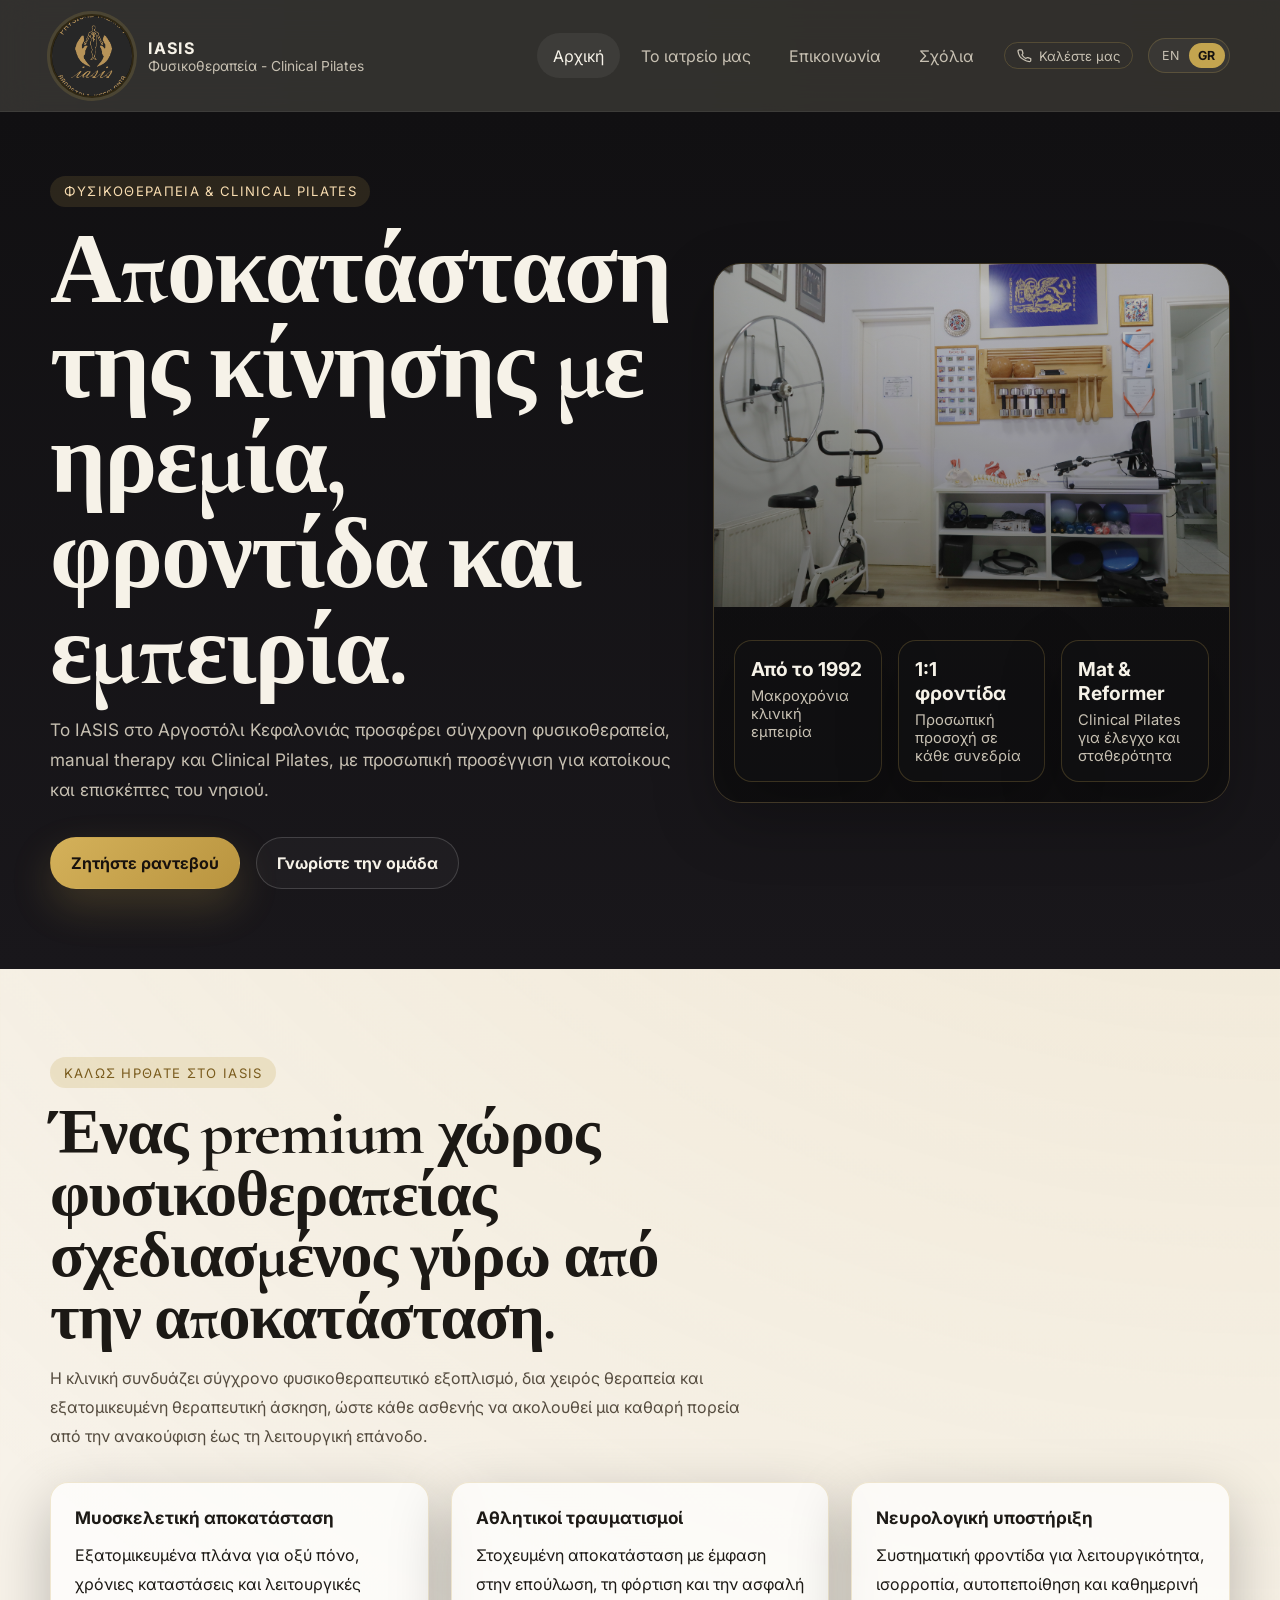
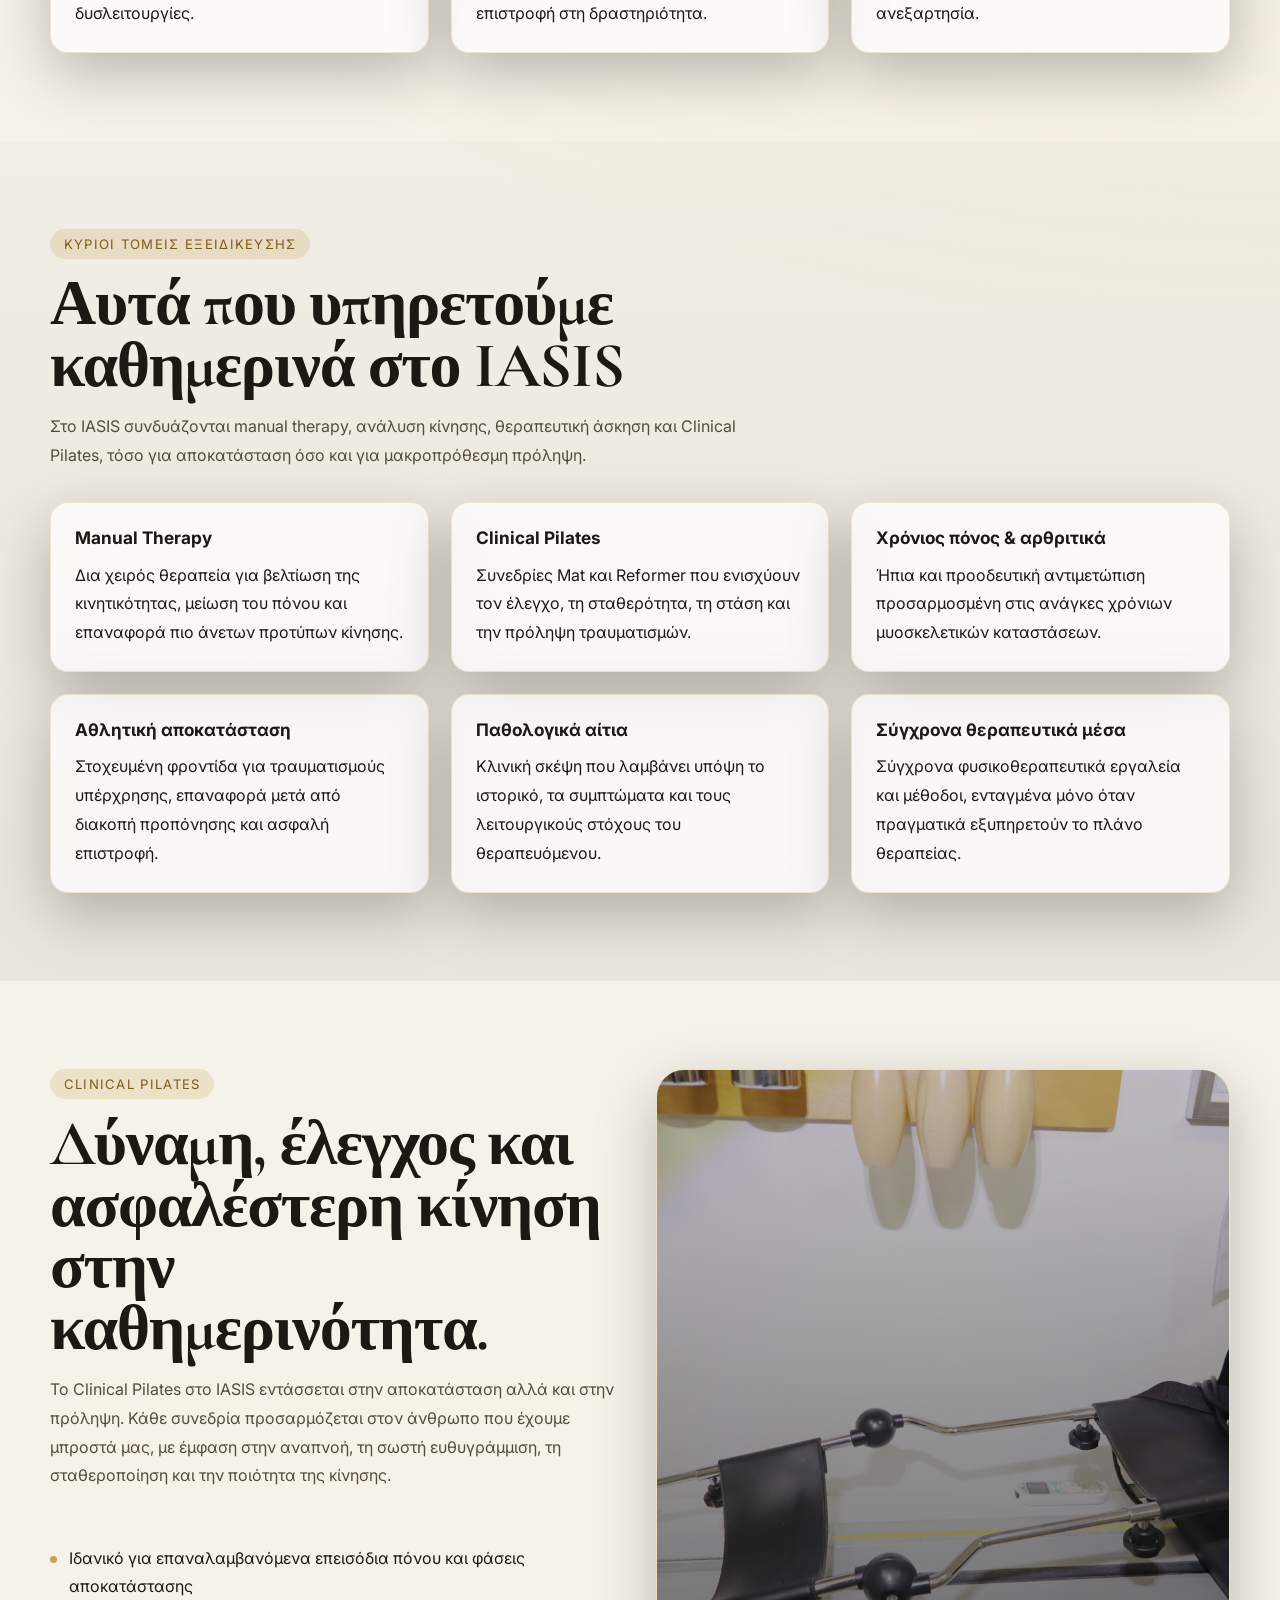
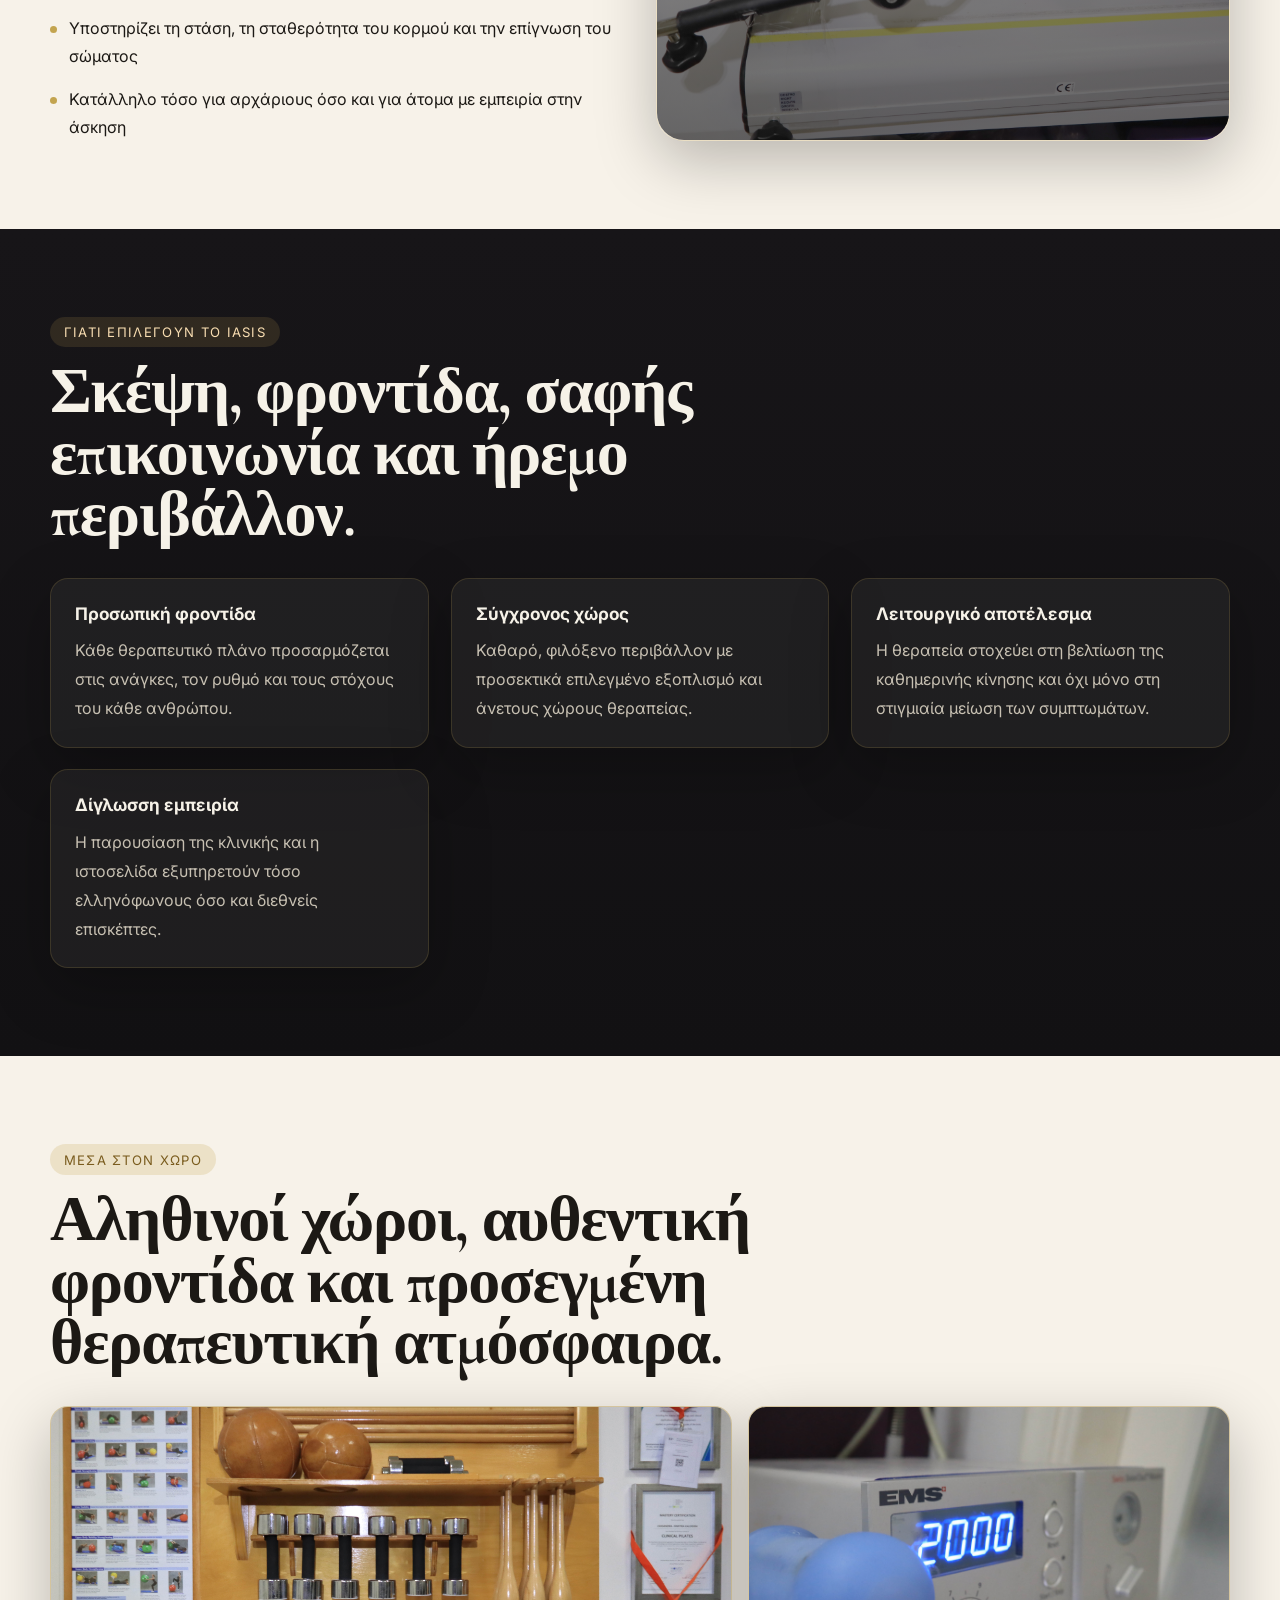
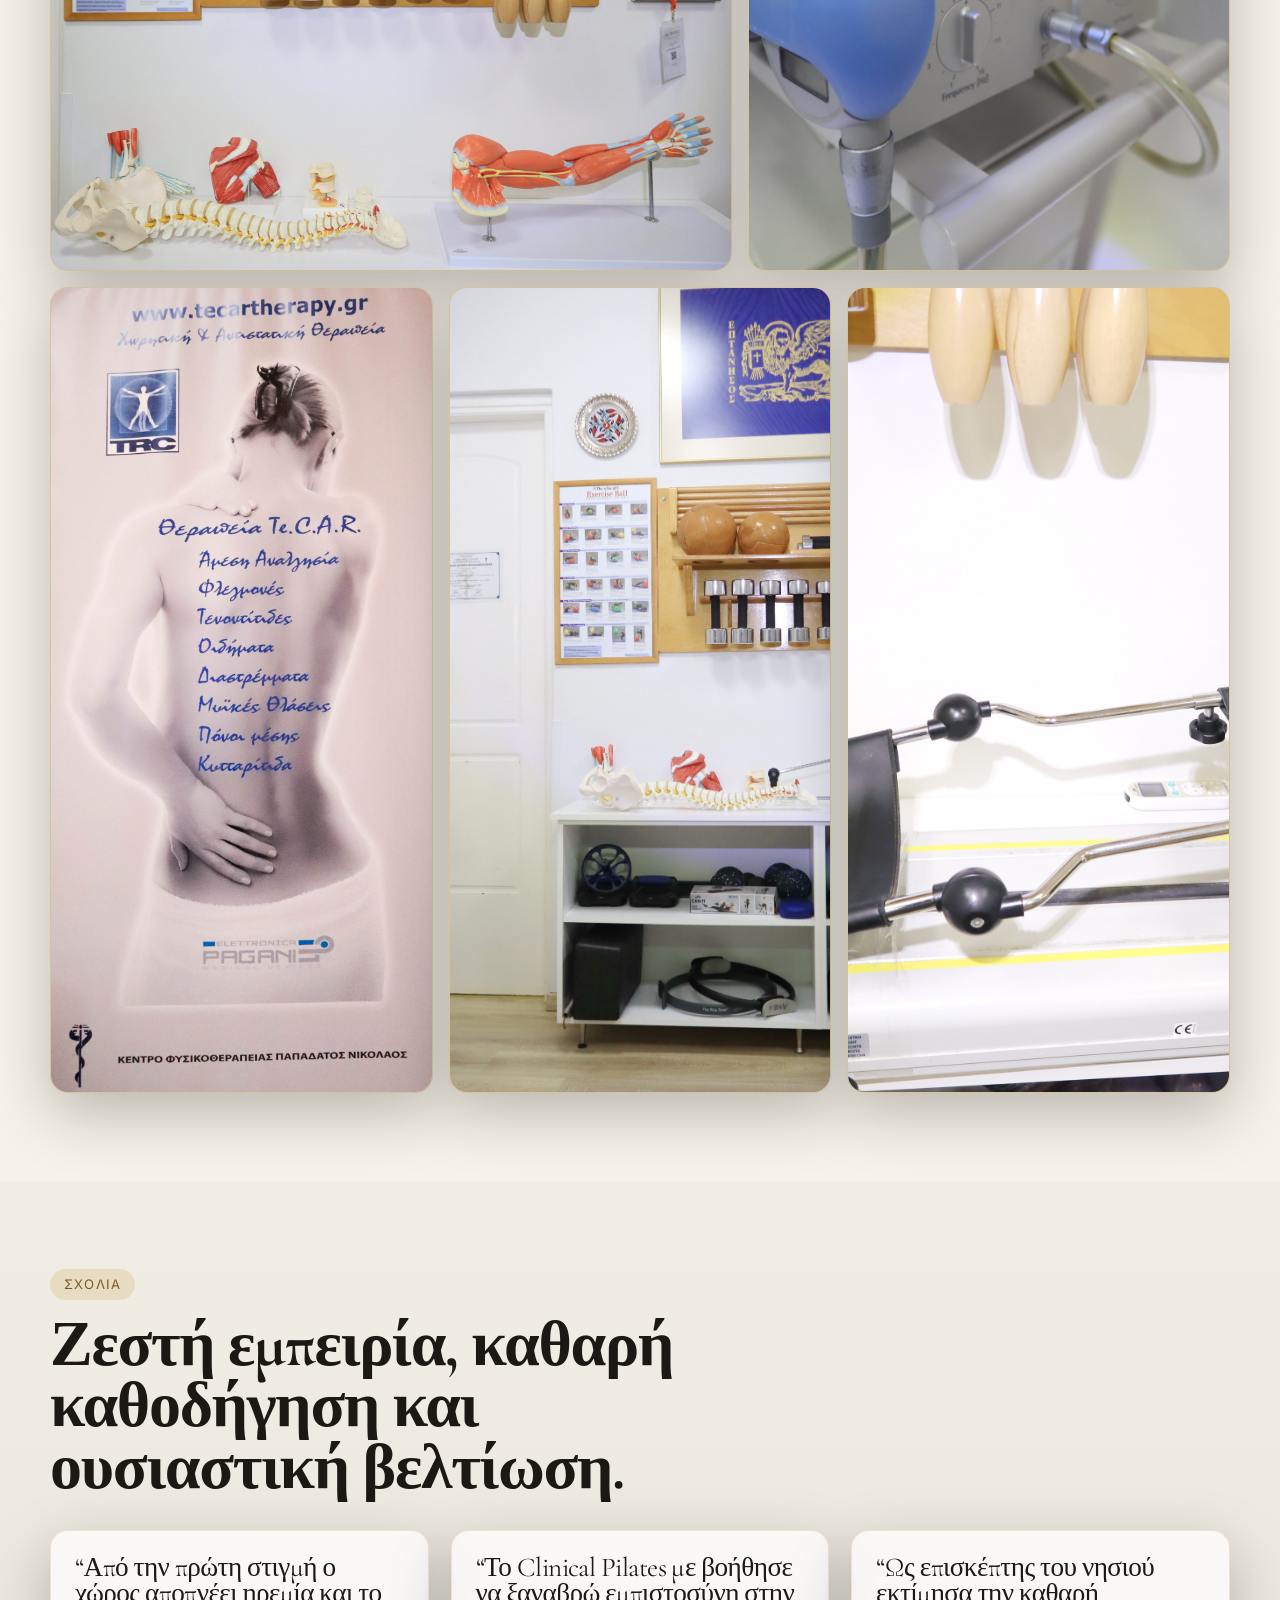
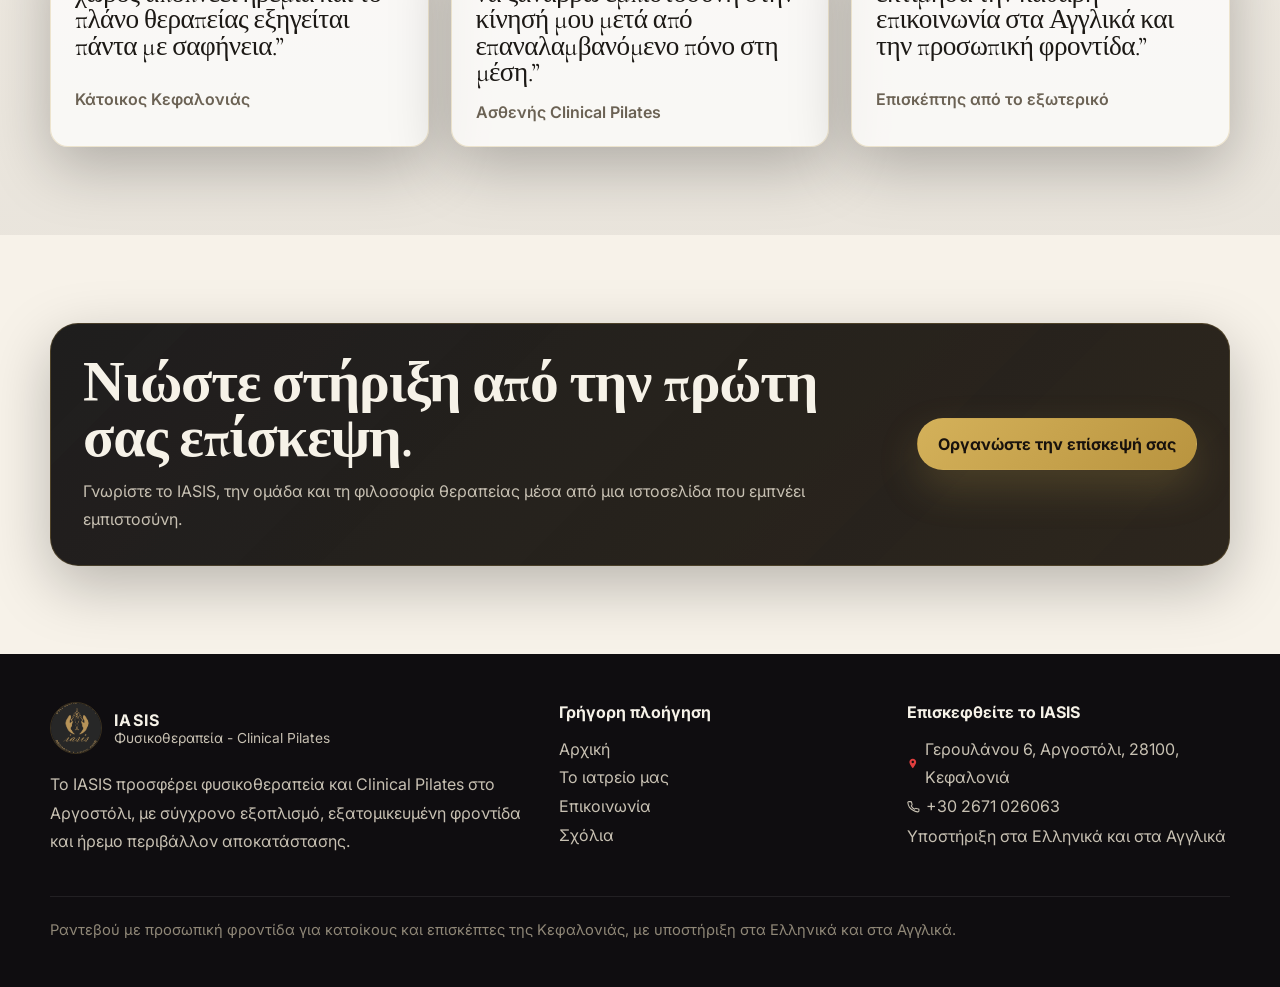
==== commit a11e9f84: "Remove header call-to-action button for appointment booking from all pages" ====
--- a/el/index.html
+++ b/el/index.html
@@ -92,7 +92,6 @@
               <svg aria-hidden="true" xmlns="http://www.w3.org/2000/svg" width="15" height="15" viewBox="0 0 24 24" fill="none" stroke="currentColor" stroke-width="2" stroke-linecap="round" stroke-linejoin="round"><path d="M22 16.92v3a2 2 0 0 1-2.18 2 19.79 19.79 0 0 1-8.63-3.07A19.5 19.5 0 0 1 4.69 13.72 19.79 19.79 0 0 1 1.61 5.09 2 2 0 0 1 3.59 3h3a2 2 0 0 1 2 1.72 12.84 12.84 0 0 0 .7 2.81 2 2 0 0 1-.45 2.11L7.91 10.9a16 16 0 0 0 6 6l1.27-.95a2 2 0 0 1 2.11-.45 12.84 12.84 0 0 0 2.81.7A2 2 0 0 1 22 18.27z"/></svg>
               <span>Καλέστε μας</span>
             </a>
-            <a class="header-cta" href="/el/contact.html">Ραντεβού</a>
             <div class="lang-switch" aria-label="Εναλλαγή γλώσσας">
               <a href="/en/" data-lang="en">EN</a>
               <a href="/el/" data-lang="el" class="active" aria-current="page">GR</a>
--- a/assets/styles.css
+++ b/assets/styles.css
@@ -225,24 +225,6 @@
   border-color: var(--gold);
 }
 
-.header-cta {
-  display: inline-flex;
-  align-items: center;
-  padding: 0.38rem 0.95rem;
-  border-radius: 999px;
-  background: linear-gradient(135deg, #d4b15a 0%, #b9943f 100%);
-  color: #18120d;
-  font-size: 0.82rem;
-  font-weight: 700;
-  white-space: nowrap;
-  transition: opacity 0.18s, transform 0.18s;
-}
-
-.header-cta:hover {
-  opacity: 0.88;
-  transform: translateY(-1px);
-}
-
 .footer-icon-link {
   display: inline-flex;
   align-items: center;
@@ -991,8 +973,4 @@
   .header-phone span {
     display: none;
   }
-
-  .header-cta {
-    display: none;
-  }
-}
+}
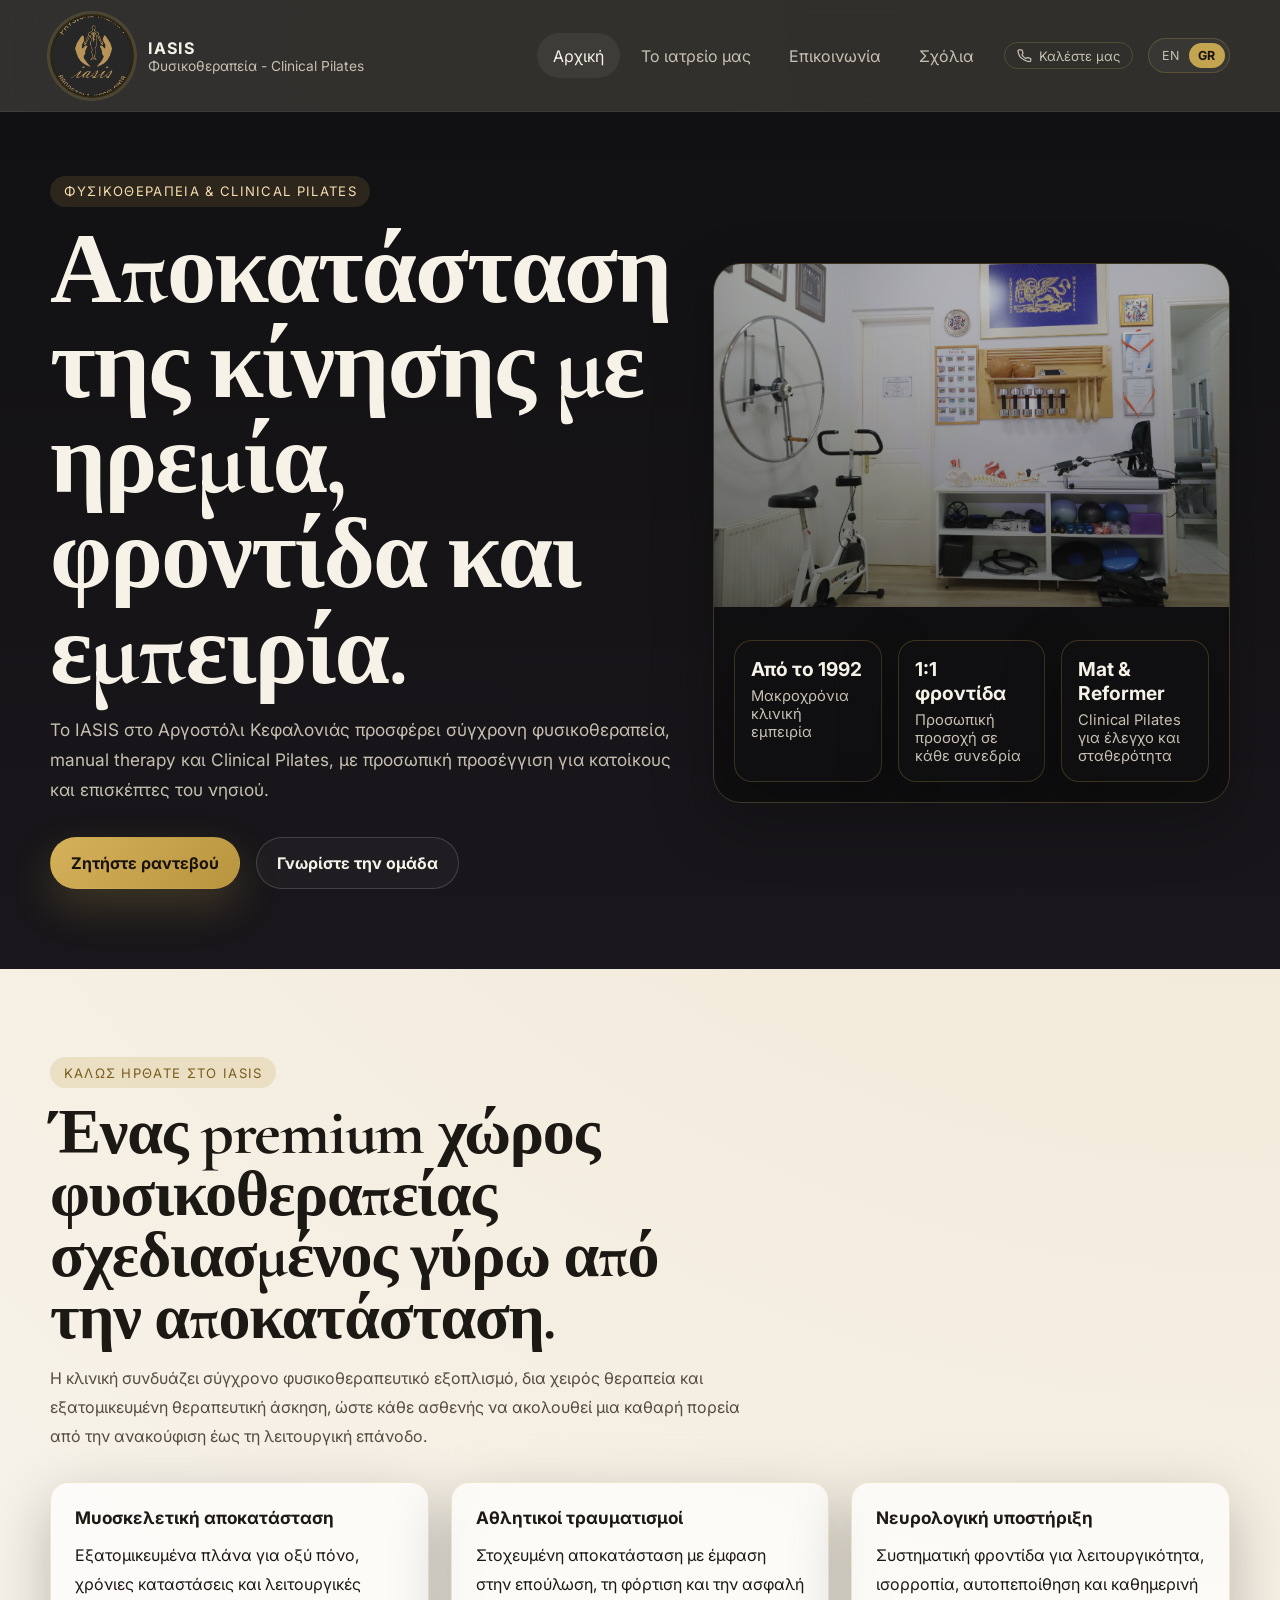
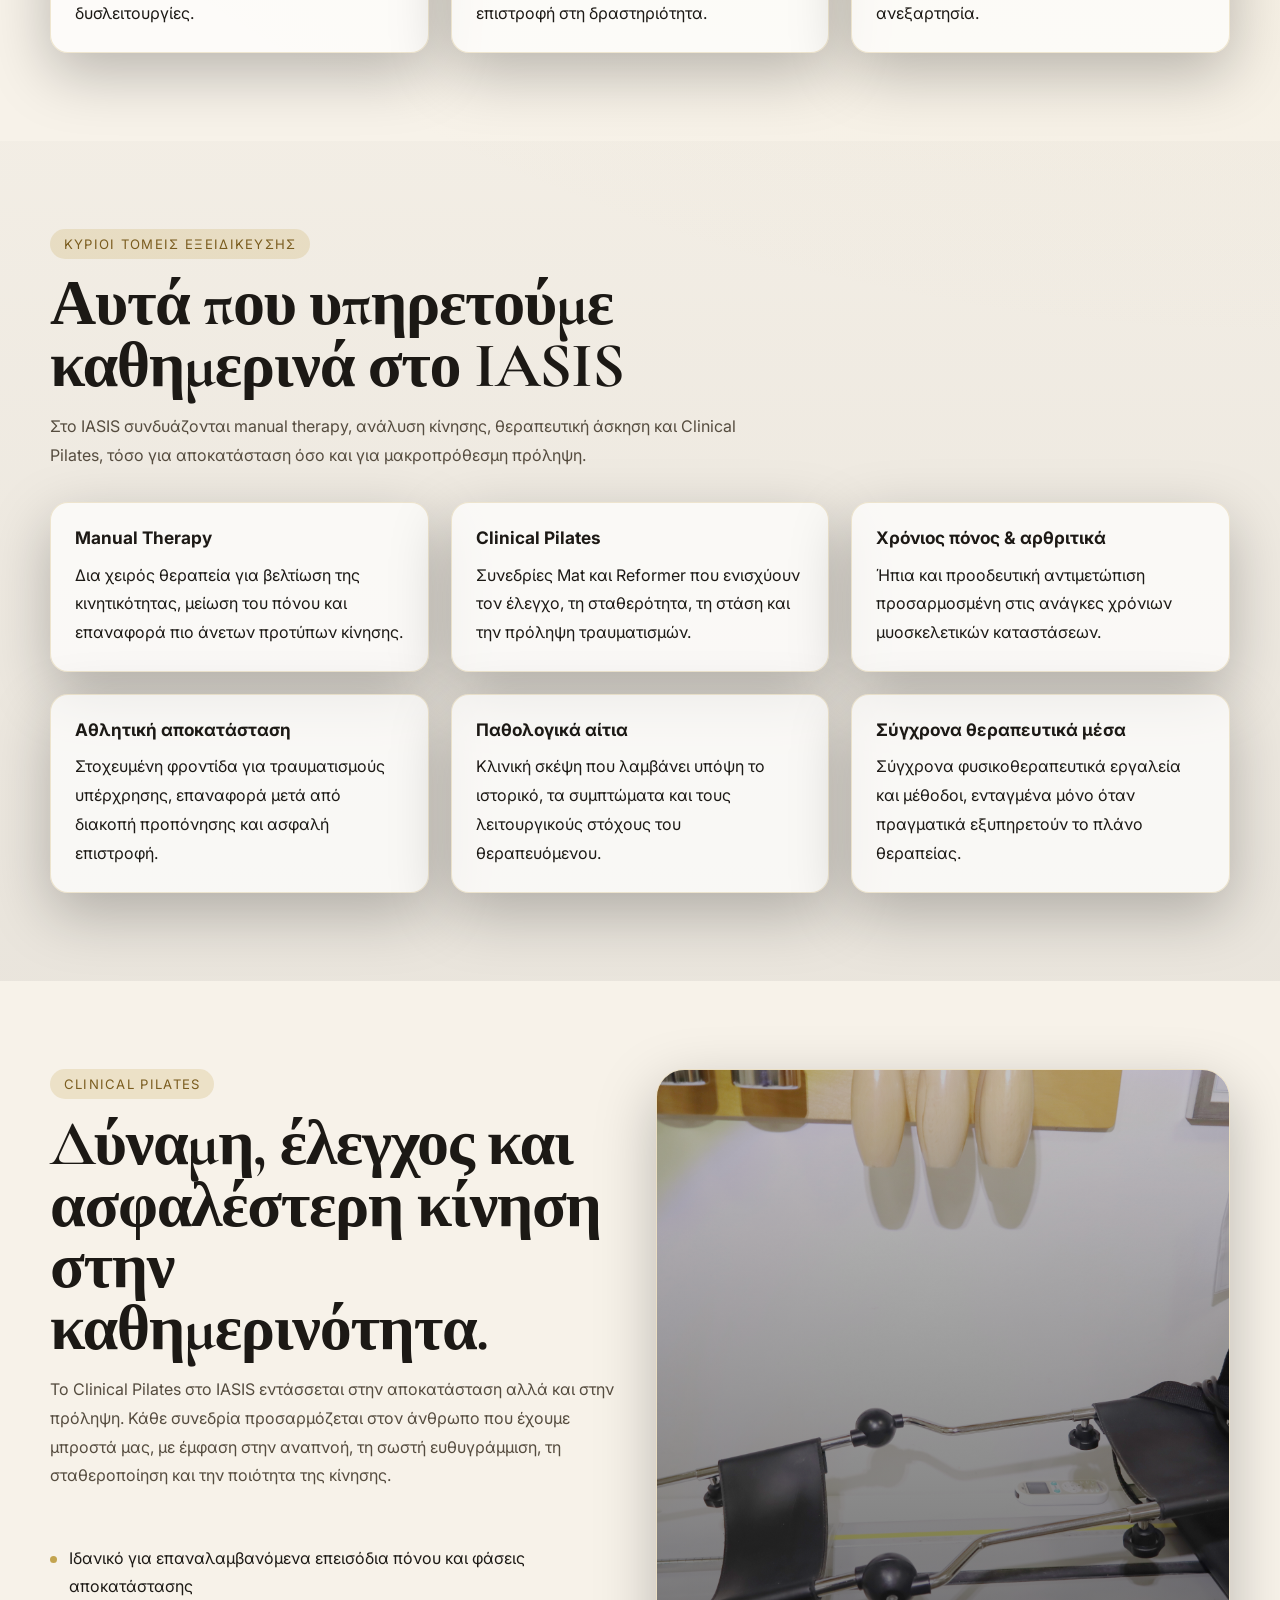
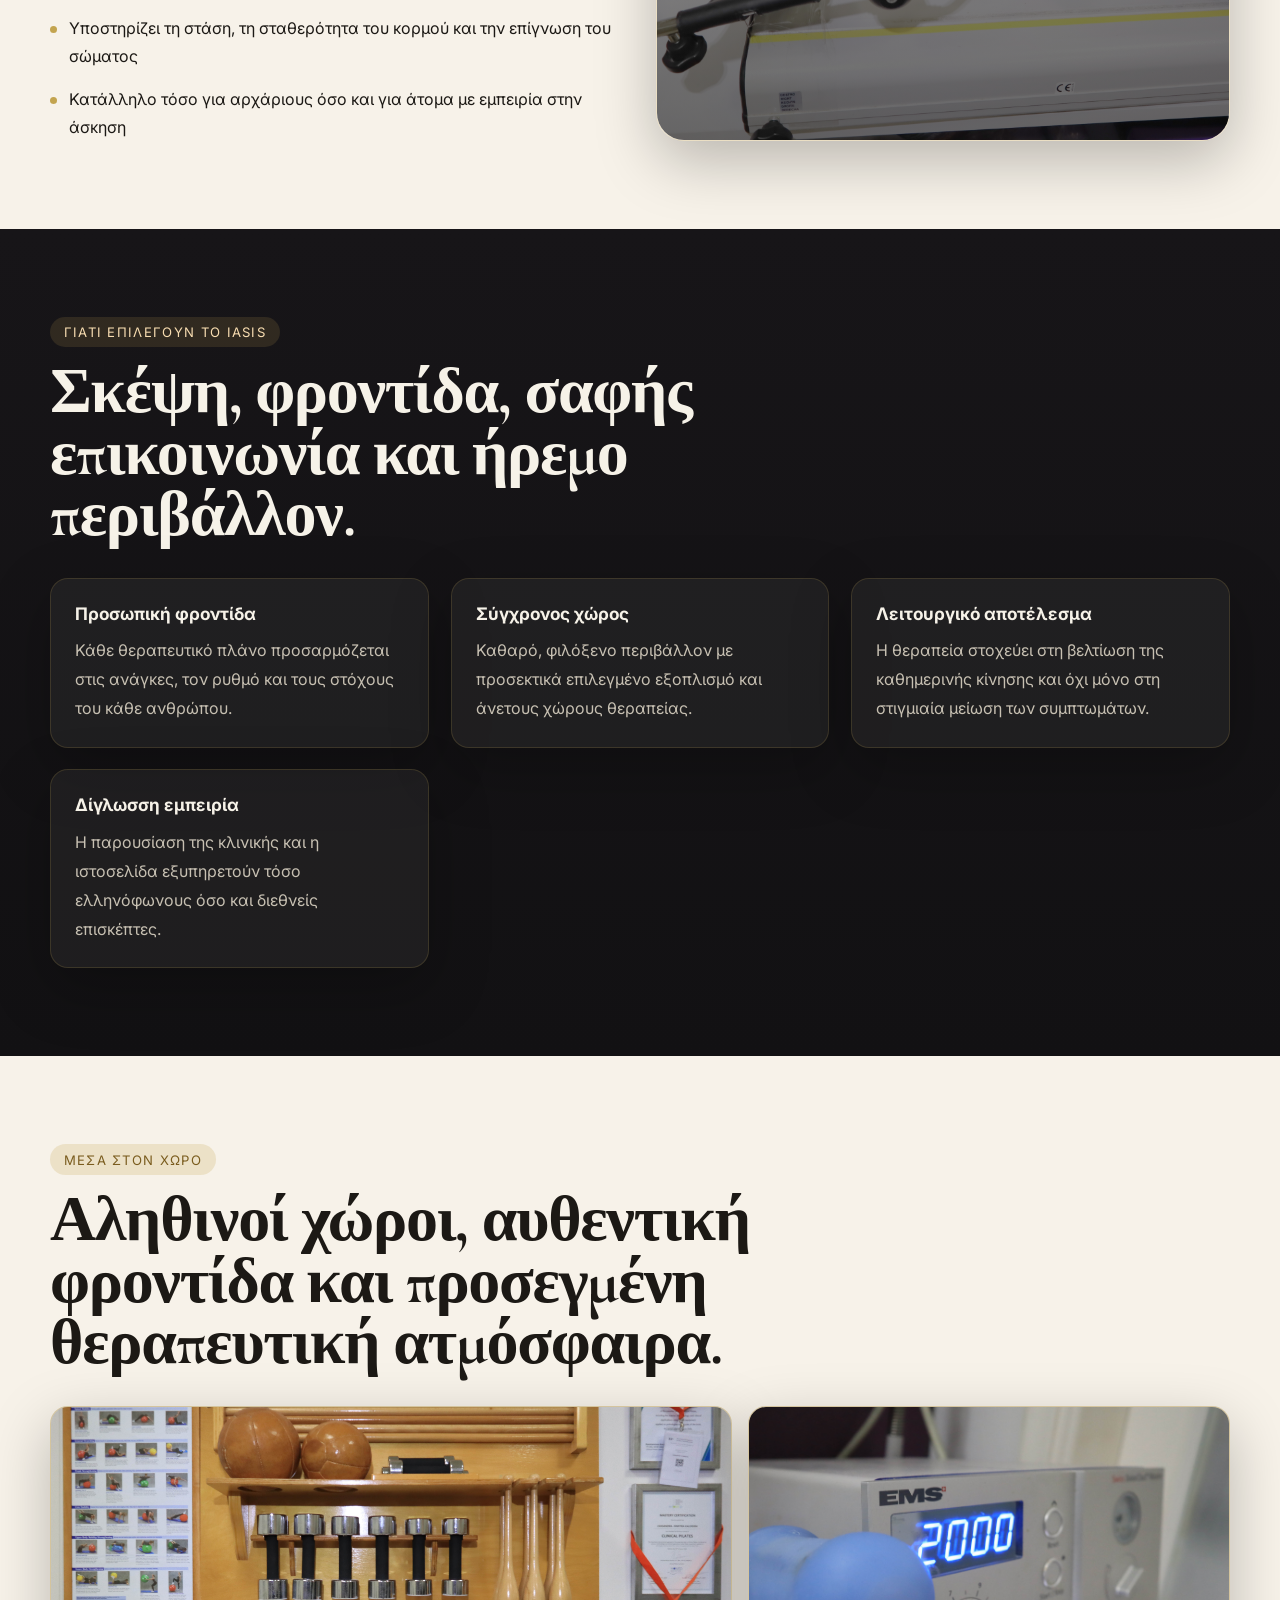
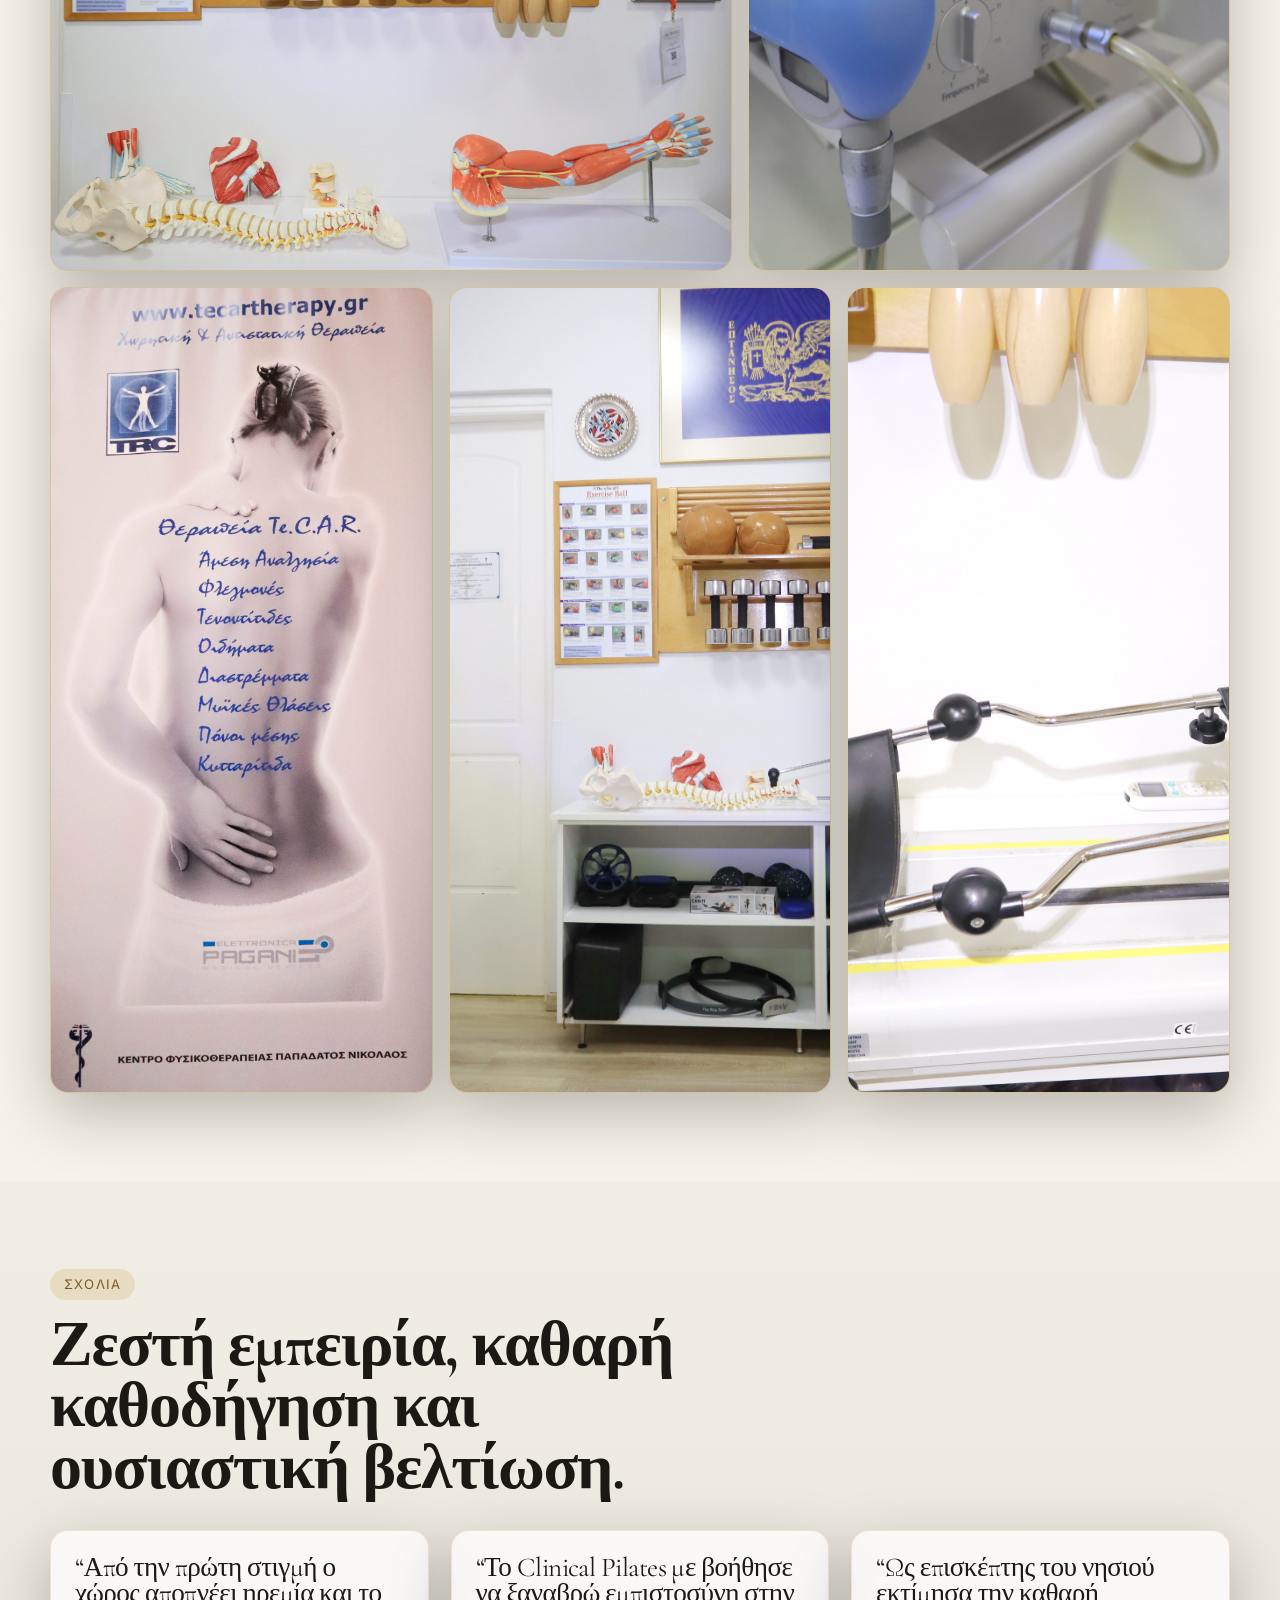
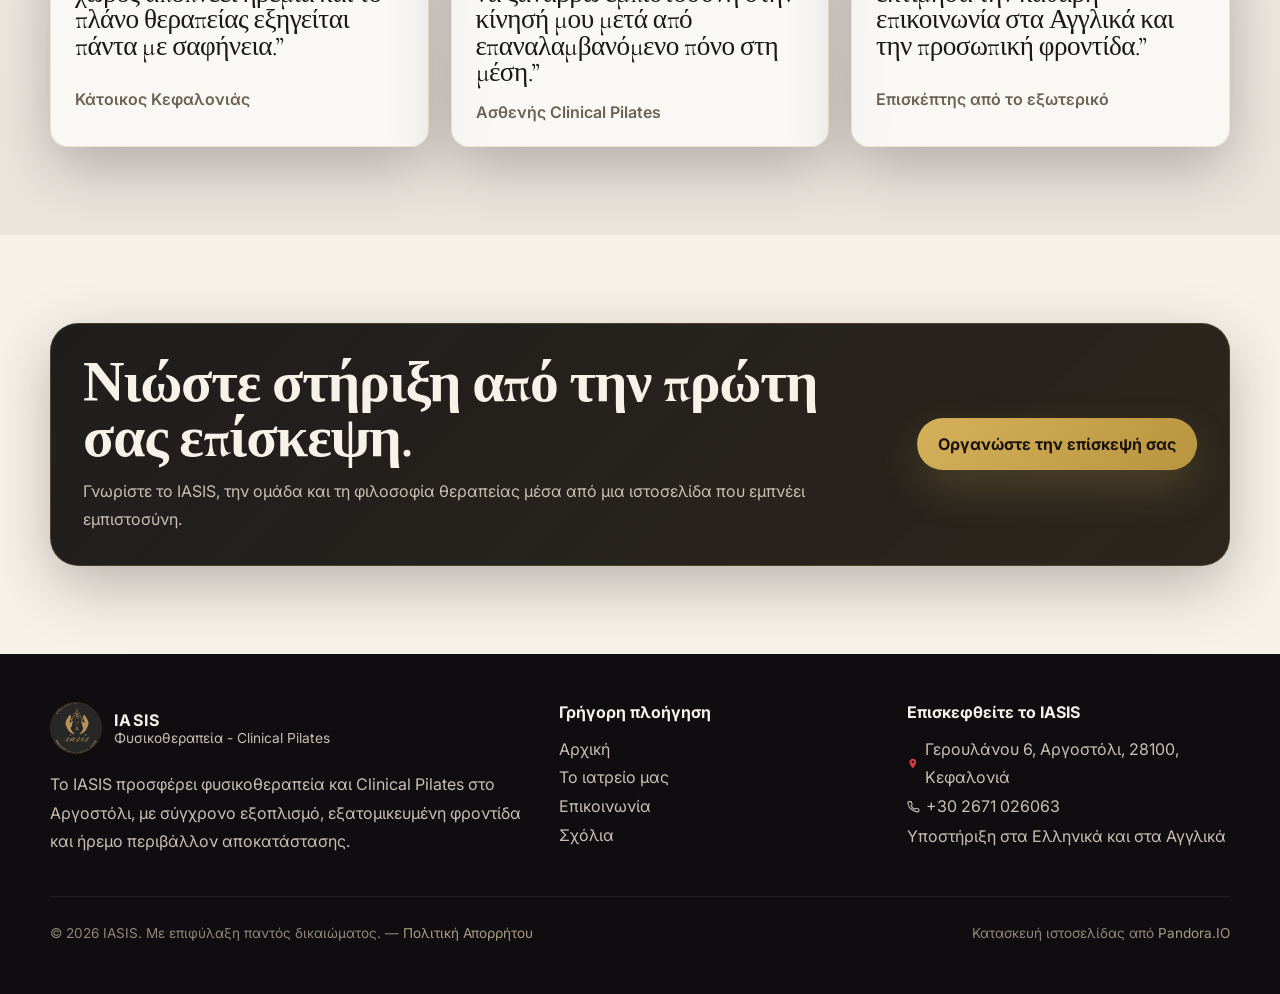
==== commit bf7d2d4f: "Update footer credits and add privacy policy pages in Greek and English" ====
--- a/el/index.html
+++ b/el/index.html
@@ -351,7 +351,8 @@
             </div>
           </div>
           <div class="footer-credit">
-            Ραντεβού με προσωπική φροντίδα για κατοίκους και επισκέπτες της Κεφαλονιάς, με υποστήριξη στα Ελληνικά και στα Αγγλικά.
+            <span>&copy; 2026 IASIS. Με επιφύλαξη παντός δικαιώματος. &mdash; <a href="/el/privacy.html">Πολιτική Απορρήτου</a></span>
+            <span>Κατασκευή ιστοσελίδας από <a href="https://www.pandoraio.com" target="_blank" rel="noopener noreferrer">Pandora.IO</a></span>
           </div>
         </div>
       </footer>
--- a/assets/styles.css
+++ b/assets/styles.css
@@ -874,11 +874,44 @@
 }
 
 .footer-credit {
+  display: flex;
+  flex-wrap: wrap;
+  justify-content: space-between;
+  gap: 0.4rem 1.5rem;
   margin-top: 1.5rem;
   padding-top: 1.5rem;
   border-top: 1px solid rgba(255, 255, 255, 0.08);
   color: #8f8777;
-  font-size: 0.92rem;
+  font-size: 0.85rem;
+}
+
+.footer-credit a {
+  color: #a89b80;
+}
+
+.footer-credit a:hover {
+  color: var(--gold);
+}
+
+.prose-content h2 {
+  margin: 2rem 0 0.75rem;
+  font-size: 1.35rem;
+  color: var(--dark-text);
+}
+
+.prose-content p,
+.prose-content ul {
+  margin: 0 0 1rem;
+  line-height: 1.85;
+  color: #3c342a;
+}
+
+.prose-content ul {
+  padding-left: 1.5rem;
+}
+
+.prose-content li {
+  margin-bottom: 0.4rem;
 }
 
 @media (max-width: 980px) {
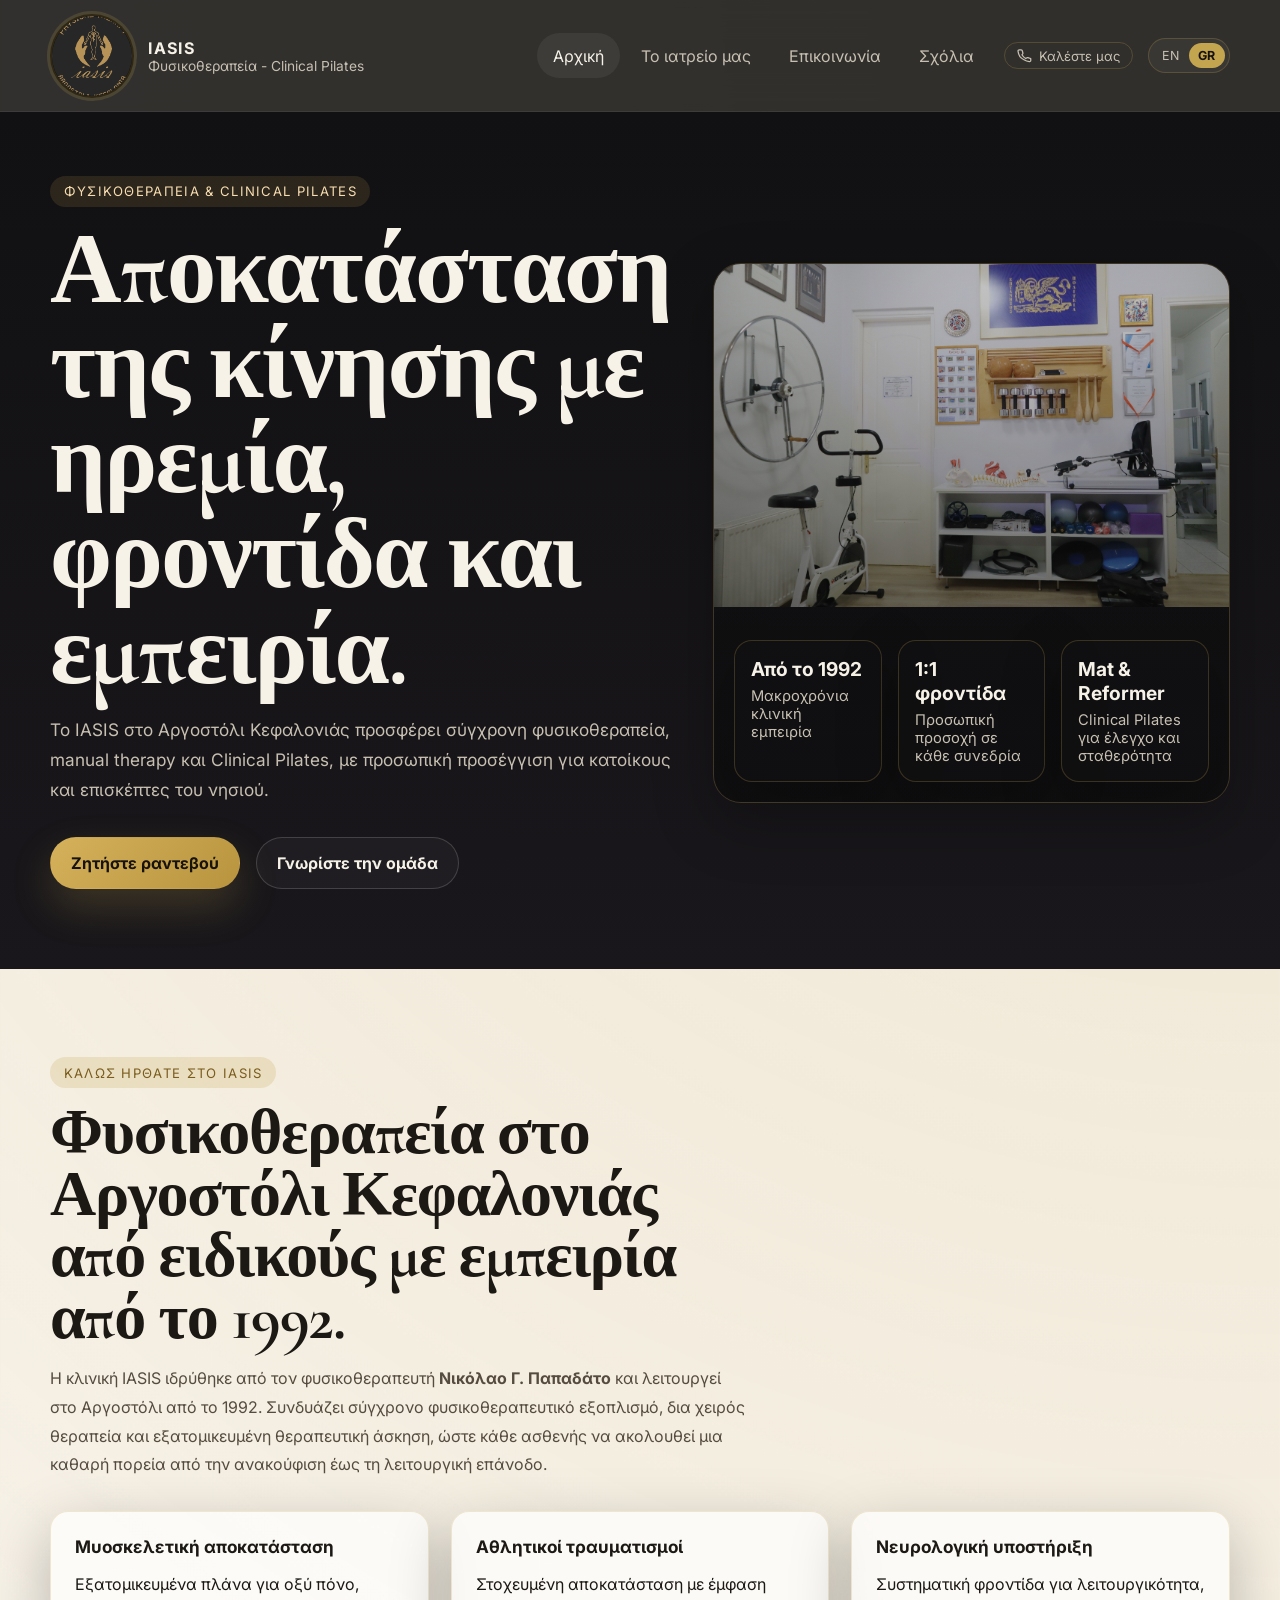
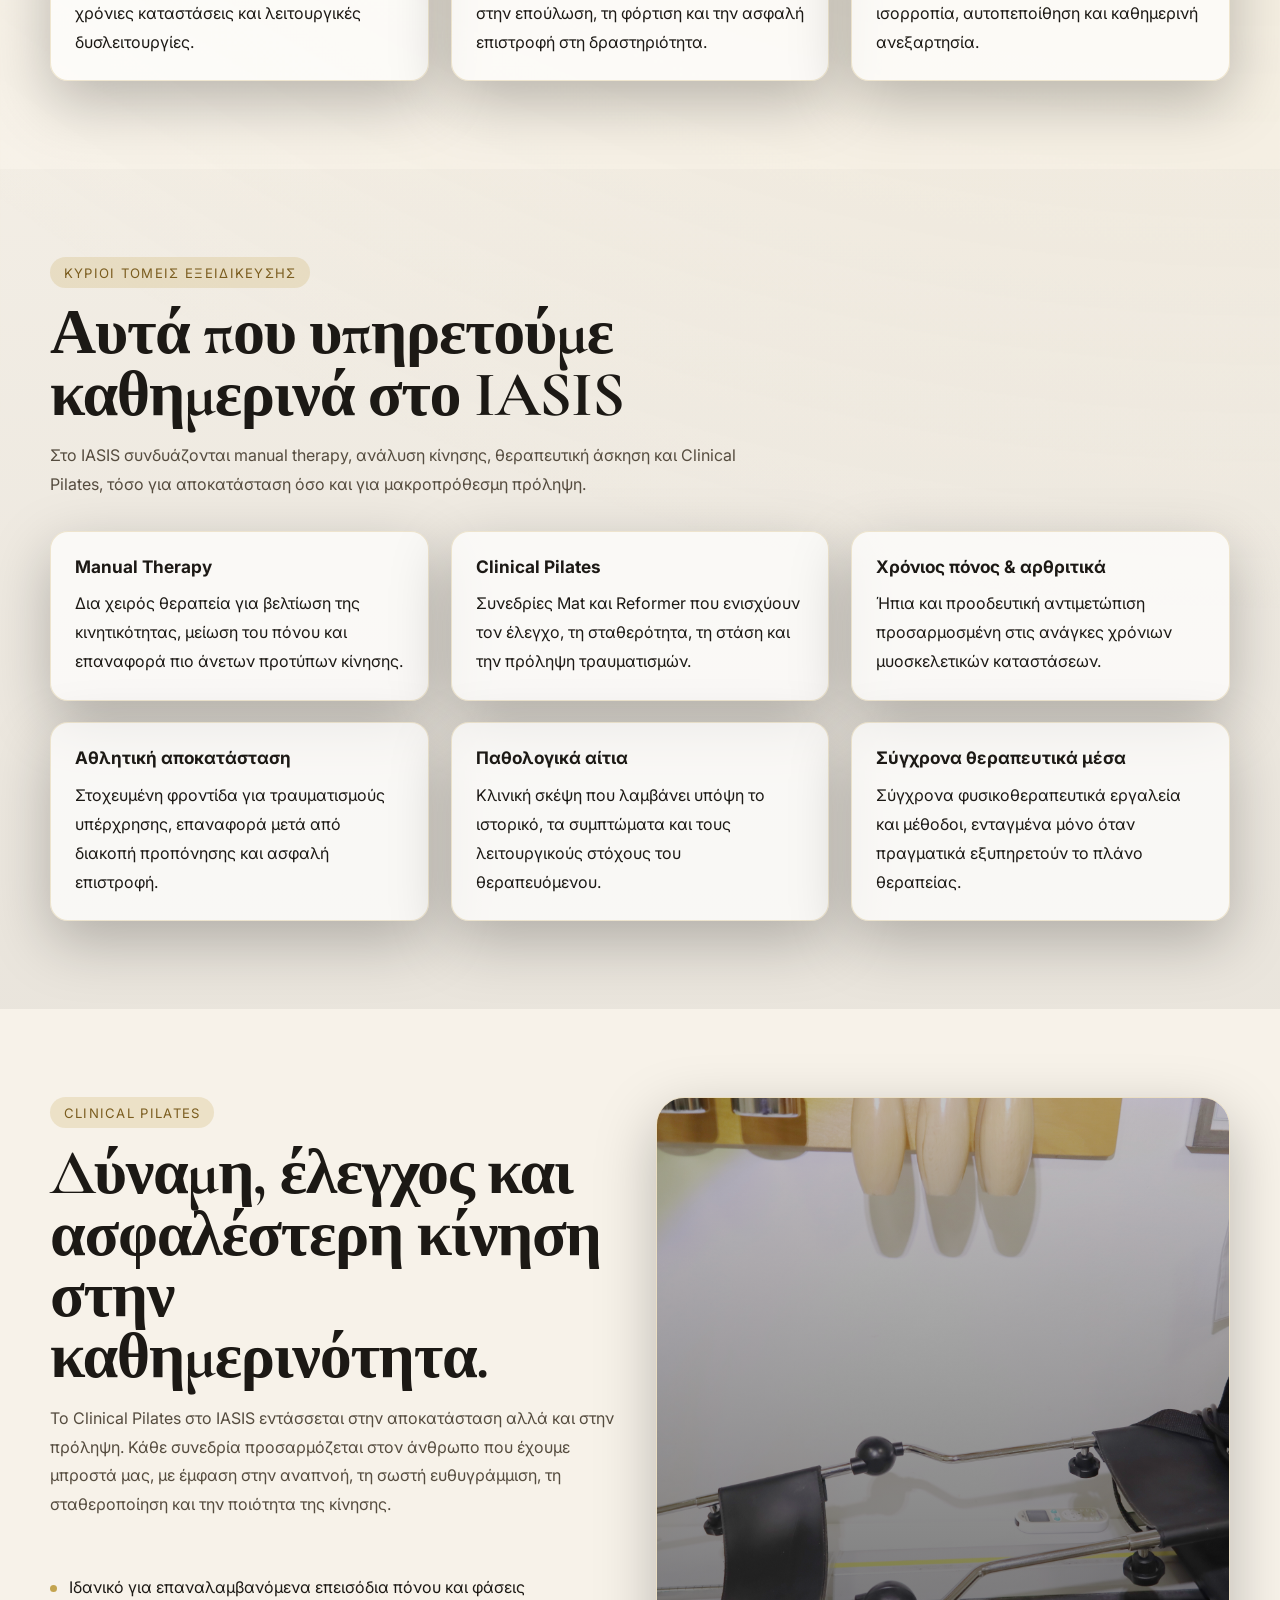
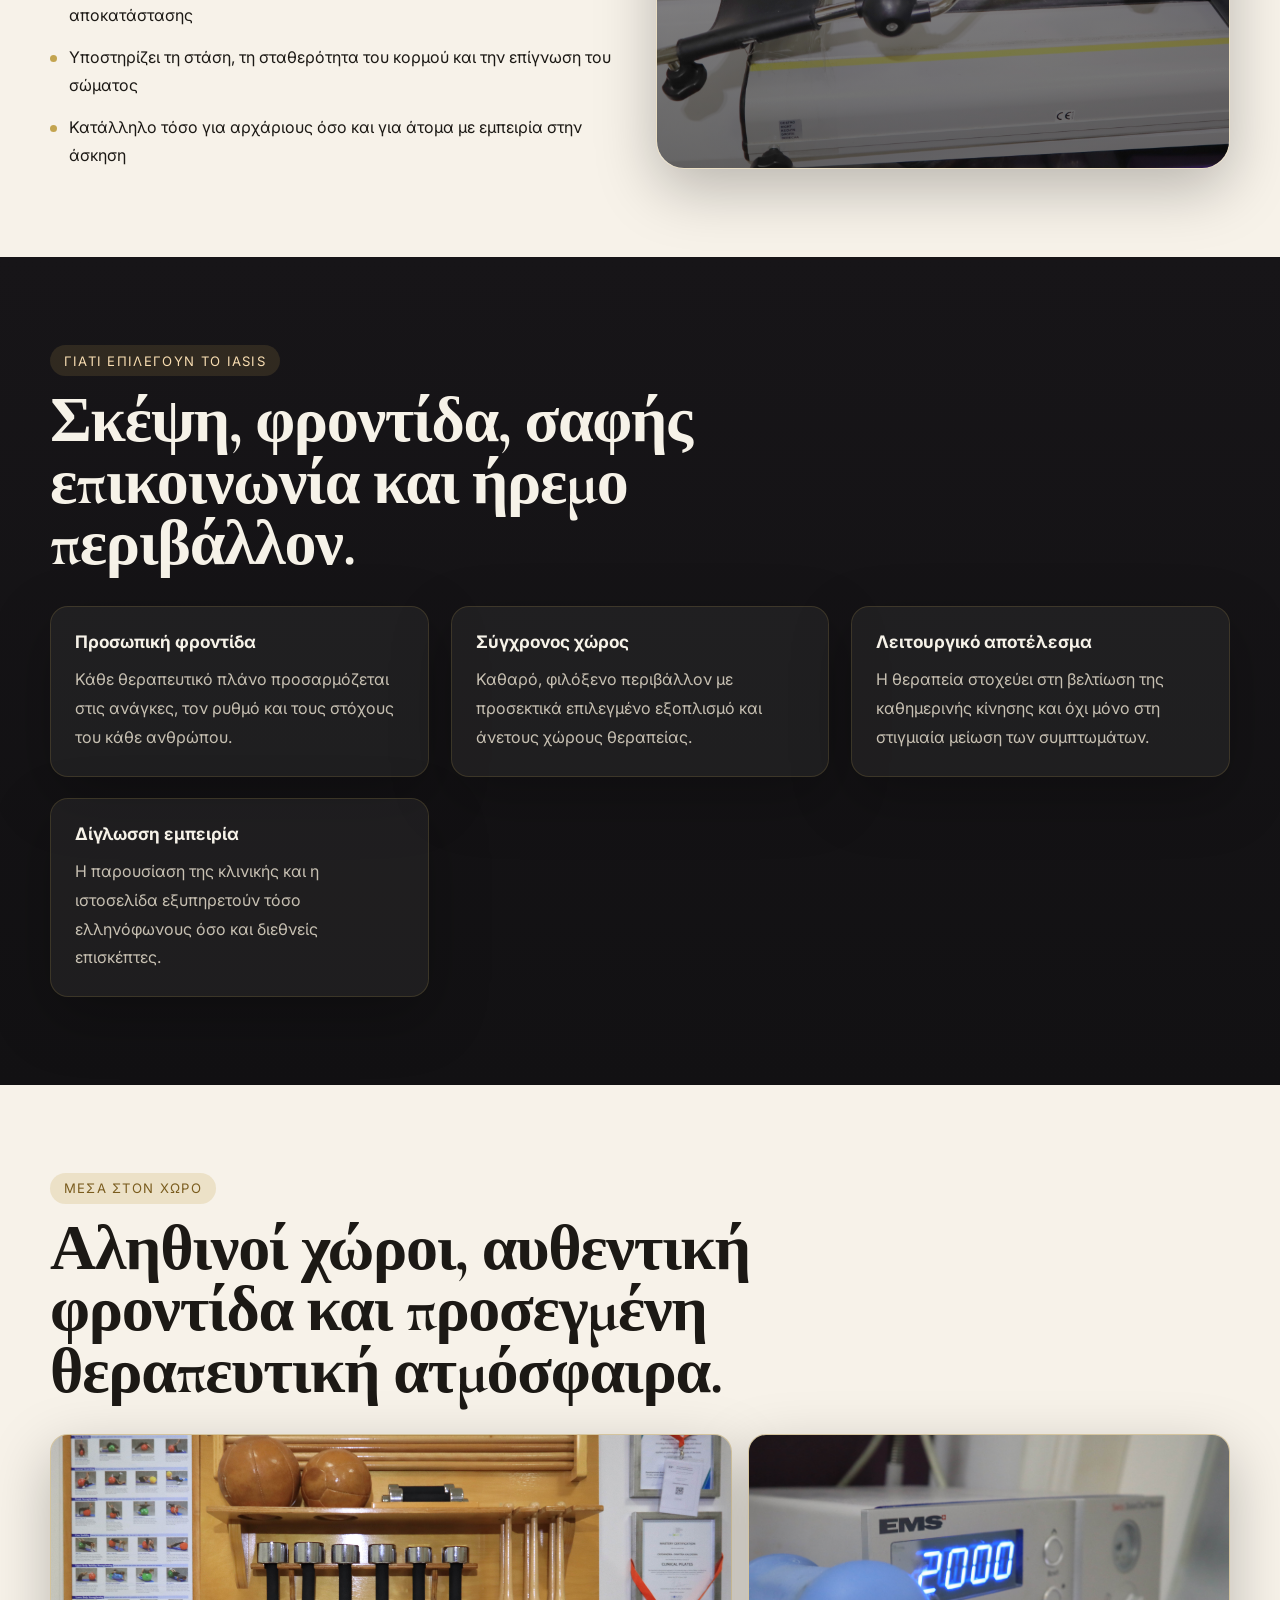
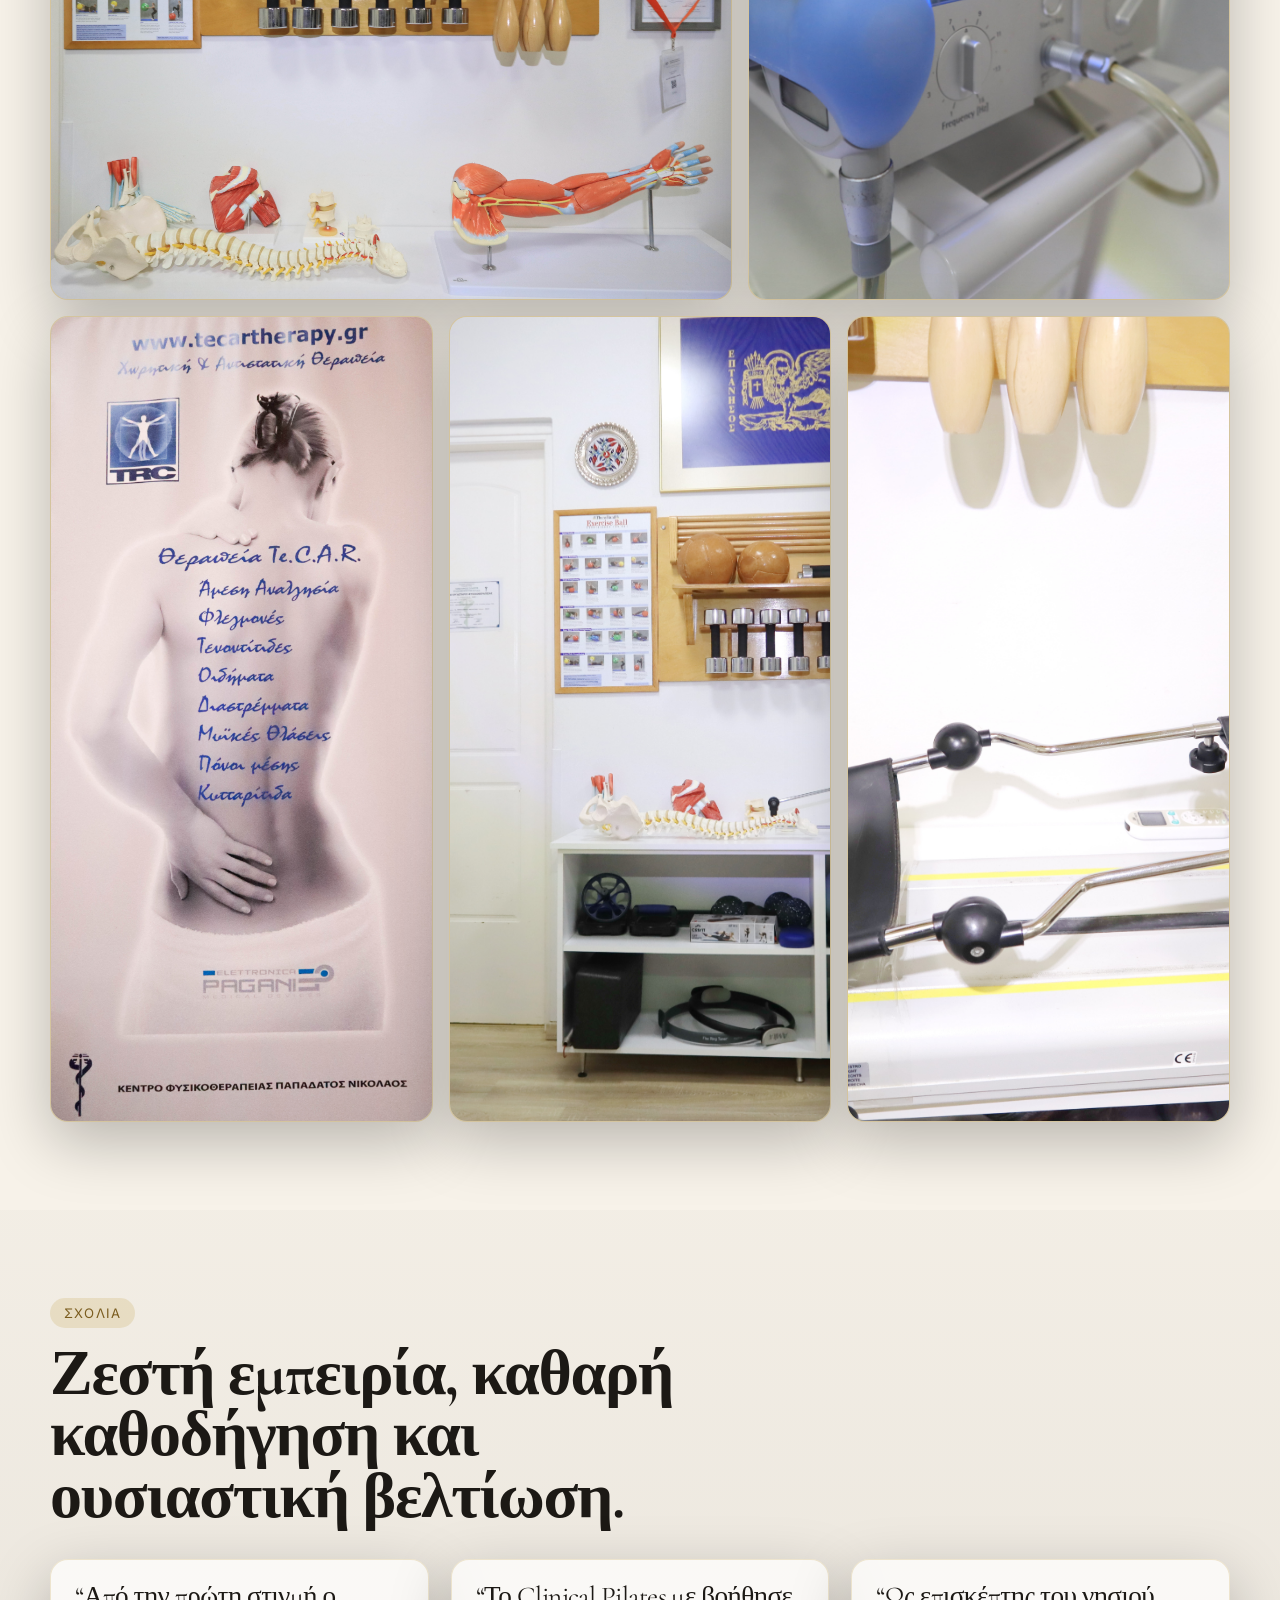
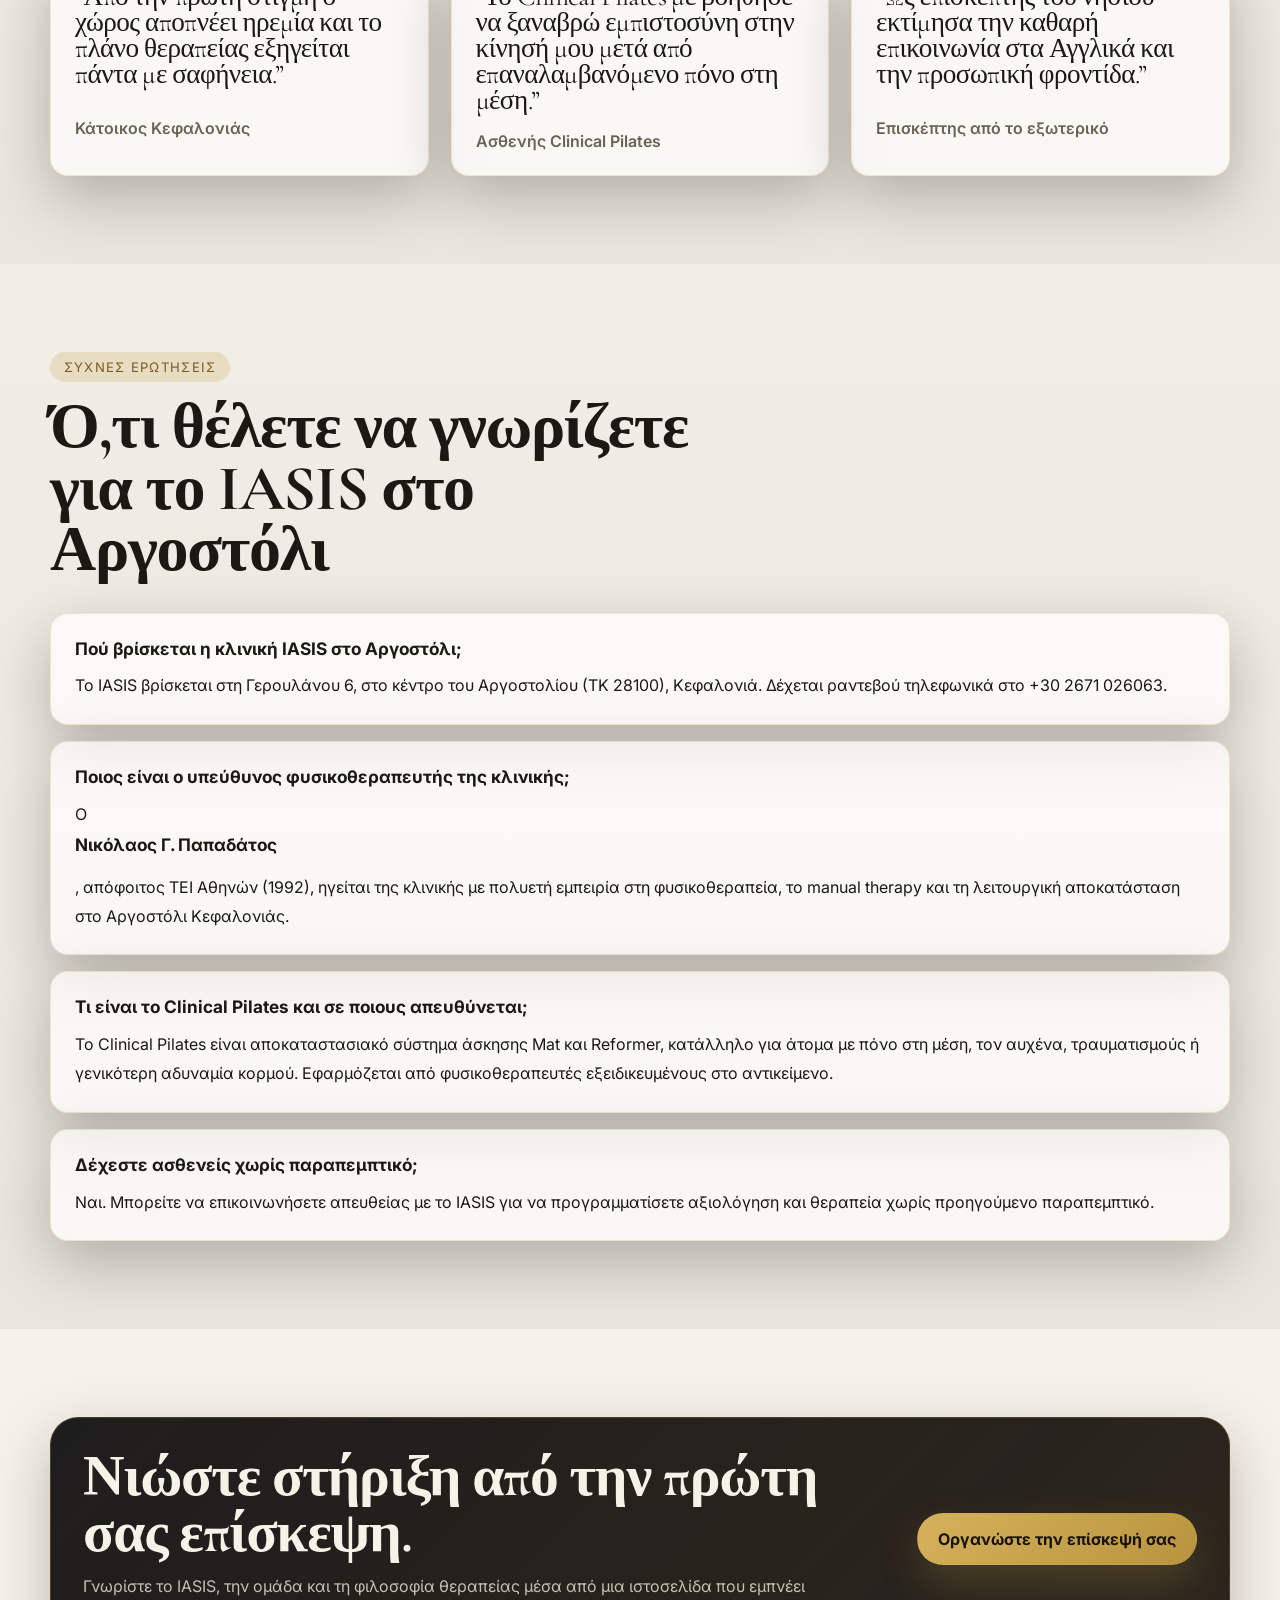
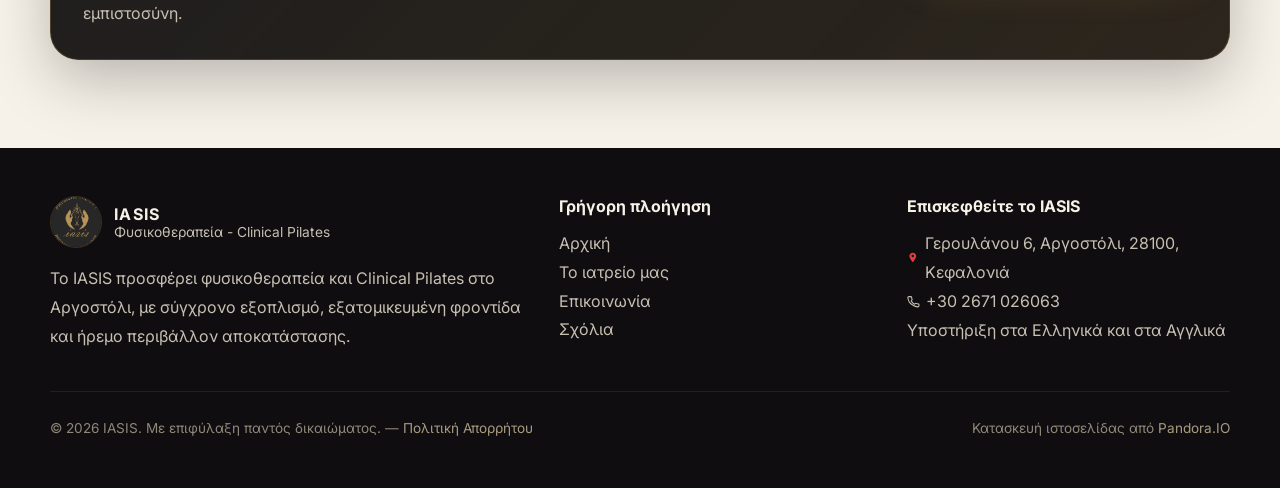
==== commit 99581455: "Add favicon support and update icon links across multiple pages" ====
--- a/el/index.html
+++ b/el/index.html
@@ -33,7 +33,9 @@
     <link rel="alternate" hreflang="en" href="https://www.iasisphysio.gr/en/" />
     <link rel="alternate" hreflang="el" href="https://www.iasisphysio.gr/el/" />
     <link rel="alternate" hreflang="x-default" href="https://www.iasisphysio.gr/en/" />
-    <link rel="icon" href="../iasis_logo.jpg" />
+    <link rel="icon" href="../favicon.svg" type="image/svg+xml" />
+    <link rel="icon" href="../iasis_logo.jpg" type="image/jpeg" />
+    <link rel="apple-touch-icon" href="../iasis_logo.jpg" />
     <link rel="preconnect" href="https://fonts.googleapis.com" />
     <link rel="preconnect" href="https://fonts.gstatic.com" crossorigin />
     <link
@@ -57,12 +59,64 @@
             "url": "https://www.iasisphysio.gr/el/",
             "image": "https://www.iasisphysio.gr/Photos/IMG_4252.JPG",
             "description": "Το IASIS προσφέρει φυσικοθεραπεία και Clinical Pilates στο Αργοστόλι, με σύγχρονο εξοπλισμό, εξατομικευμένη φροντίδα και ήρεμο περιβάλλον αποκατάστασης.",
+            "address": {
+              "@type": "PostalAddress",
+              "streetAddress": "Γερουλάνου 6",
+              "addressLocality": "Αργοστόλι",
+              "addressRegion": "Κεφαλονιά",
+              "postalCode": "28100",
+              "addressCountry": "GR"
+            },
+            "telephone": "+302671026063",
+            "geo": {
+              "@type": "GeoCoordinates",
+              "latitude": 38.1760,
+              "longitude": 20.4875
+            },
             "areaServed": {
               "@type": "Place",
               "name": "Αργοστόλι, Κεφαλονιά, Ελλάδα"
             },
             "availableLanguage": ["el", "en"],
             "medicalSpecialty": ["Φυσικοθεραπεία", "Clinical Pilates"]
+          },
+          {
+            "@type": "FAQPage",
+            "name": "Συχνές ερωτήσεις για το IASIS Φυσικοθεραπεία Αργοστόλι",
+            "mainEntity": [
+              {
+                "@type": "Question",
+                "name": "Πού βρίσκεται η κλινική IASIS στο Αργοστόλι;",
+                "acceptedAnswer": {
+                  "@type": "Answer",
+                  "text": "Το IASIS βρίσκεται στη Γερουλάνου 6, στο κέντρο του Αργοστολίου (ΤΚ 28100), Κεφαλονιά. Δέχεται ραντεβού τηλεφωνικά στο +30 2671 026063."
+                }
+              },
+              {
+                "@type": "Question",
+                "name": "Ποιος είναι ο υπεύθυνος φυσικοθεραπευτής της κλινικής;",
+                "acceptedAnswer": {
+                  "@type": "Answer",
+                  "text": "Ο Νικόλαος Γ. Παπαδάτος, απόφοιτος ΤΕΙ Αθηνών (1992), ηγείται της κλινικής με πολυετή εμπειρία στη φυσικοθεραπεία, το manual therapy και τη λειτουργική αποκατάσταση στο Αργοστόλι Κεφαλονιάς."
+                }
+              },
+              {
+                "@type": "Question",
+                "name": "Τι είναι το Clinical Pilates και σε ποιους απευθύνεται;",
+                "acceptedAnswer": {
+                  "@type": "Answer",
+                  "text": "Το Clinical Pilates είναι αποκαταστασιακό σύστημα άσκησης Mat και Reformer, κατάλληλο για άτομα με πόνο στη μέση, τον αυχένα, τραυματισμούς ή γενικότερη αδυναμία κορμού. Εφαρμόζεται από φυσικοθεραπευτές εξειδικευμένους στο αντικείμενο."
+                }
+              },
+              {
+                "@type": "Question",
+                "name": "Δέχεστε ασθενείς χωρίς παραπεμπτικό;",
+                "acceptedAnswer": {
+                  "@type": "Answer",
+                  "text": "Ναι. Μπορείτε να επικοινωνήσετε απευθείας με το IASIS για να προγραμματίσετε αξιολόγηση και θεραπεία χωρίς προηγούμενο παραπεμπτικό."
+                }
+              }
+            ]
           }
         ]
       }
@@ -139,9 +193,10 @@
           <div class="container">
             <div class="section-heading">
               <span class="eyebrow">Καλώς ήρθατε στο IASIS</span>
-              <h2>Ένας premium χώρος φυσικοθεραπείας σχεδιασμένος γύρω από την αποκατάσταση.</h2>
+              <h2>Φυσικοθεραπεία στο Αργοστόλι Κεφαλονιάς από ειδικούς με εμπειρία από το 1992.</h2>
               <p>
-                Η κλινική συνδυάζει σύγχρονο φυσικοθεραπευτικό εξοπλισμό, δια χειρός θεραπεία και εξατομικευμένη θεραπευτική άσκηση,
+                Η κλινική IASIS ιδρύθηκε από τον φυσικοθεραπευτή <strong>Νικόλαο Γ. Παπαδάτο</strong> και λειτουργεί στο Αργοστόλι
+                από το 1992. Συνδυάζει σύγχρονο φυσικοθεραπευτικό εξοπλισμό, δια χειρός θεραπεία και εξατομικευμένη θεραπευτική άσκηση,
                 ώστε κάθε ασθενής να ακολουθεί μια καθαρή πορεία από την ανακούφιση έως τη λειτουργική επάνοδο.
               </p>
             </div>
@@ -303,6 +358,33 @@
           </div>
         </section>
 
+        <section class="section alt">
+          <div class="container">
+            <div class="section-heading">
+              <span class="eyebrow">Συχνές ερωτήσεις</span>
+              <h2>Ό,τι θέλετε να γνωρίζετε για το IASIS στο Αργοστόλι</h2>
+            </div>
+            <div class="faq-grid">
+              <article class="faq-item">
+                <strong>Πού βρίσκεται η κλινική IASIS στο Αργοστόλι;</strong>
+                <p>Το IASIS βρίσκεται στη Γερουλάνου 6, στο κέντρο του Αργοστολίου (ΤΚ 28100), Κεφαλονιά. Δέχεται ραντεβού τηλεφωνικά στο +30 2671 026063.</p>
+              </article>
+              <article class="faq-item">
+                <strong>Ποιος είναι ο υπεύθυνος φυσικοθεραπευτής της κλινικής;</strong>
+                <p>Ο <strong>Νικόλαος Γ. Παπαδάτος</strong>, απόφοιτος ΤΕΙ Αθηνών (1992), ηγείται της κλινικής με πολυετή εμπειρία στη φυσικοθεραπεία, το manual therapy και τη λειτουργική αποκατάσταση στο Αργοστόλι Κεφαλονιάς.</p>
+              </article>
+              <article class="faq-item">
+                <strong>Τι είναι το Clinical Pilates και σε ποιους απευθύνεται;</strong>
+                <p>Το Clinical Pilates είναι αποκαταστασιακό σύστημα άσκησης Mat και Reformer, κατάλληλο για άτομα με πόνο στη μέση, τον αυχένα, τραυματισμούς ή γενικότερη αδυναμία κορμού. Εφαρμόζεται από φυσικοθεραπευτές εξειδικευμένους στο αντικείμενο.</p>
+              </article>
+              <article class="faq-item">
+                <strong>Δέχεστε ασθενείς χωρίς παραπεμπτικό;</strong>
+                <p>Ναι. Μπορείτε να επικοινωνήσετε απευθείας με το IASIS για να προγραμματίσετε αξιολόγηση και θεραπεία χωρίς προηγούμενο παραπεμπτικό.</p>
+              </article>
+            </div>
+          </div>
+        </section>
+
         <section class="section">
           <div class="container">
             <div class="cta-banner">
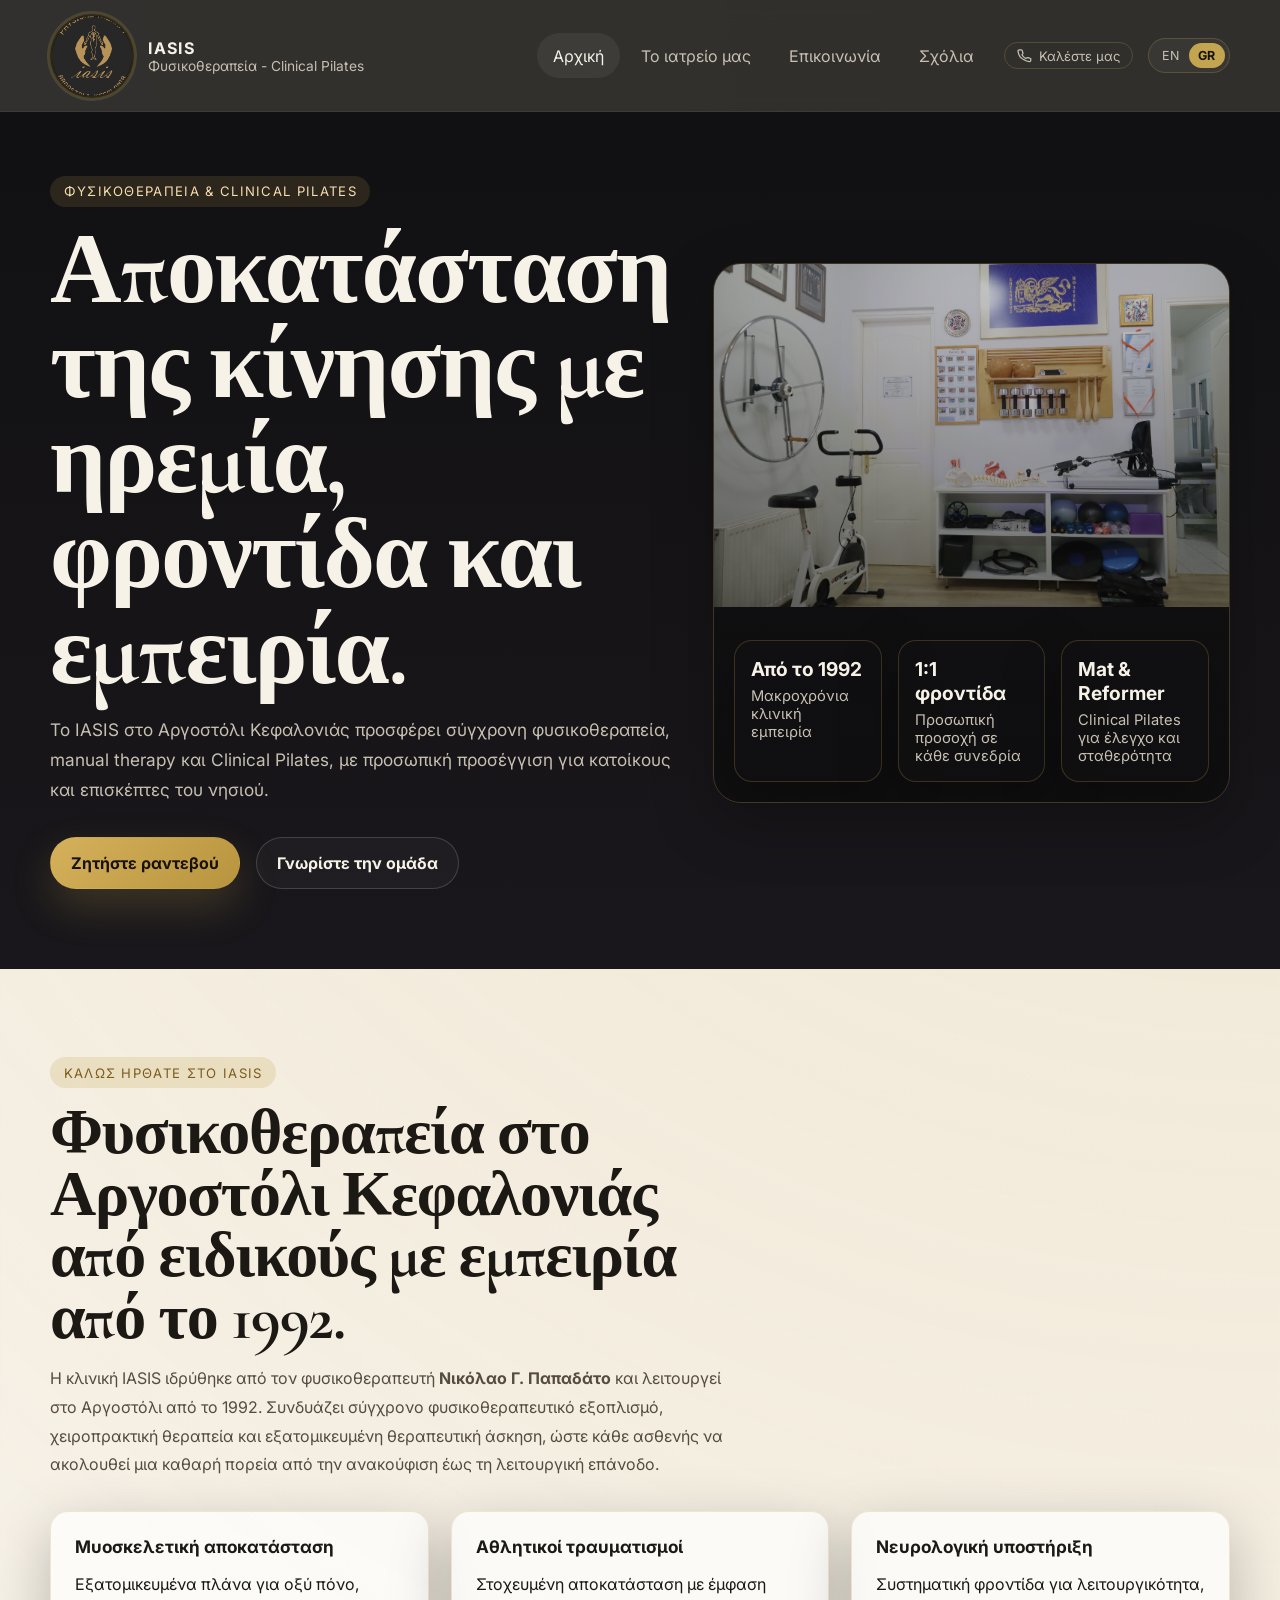
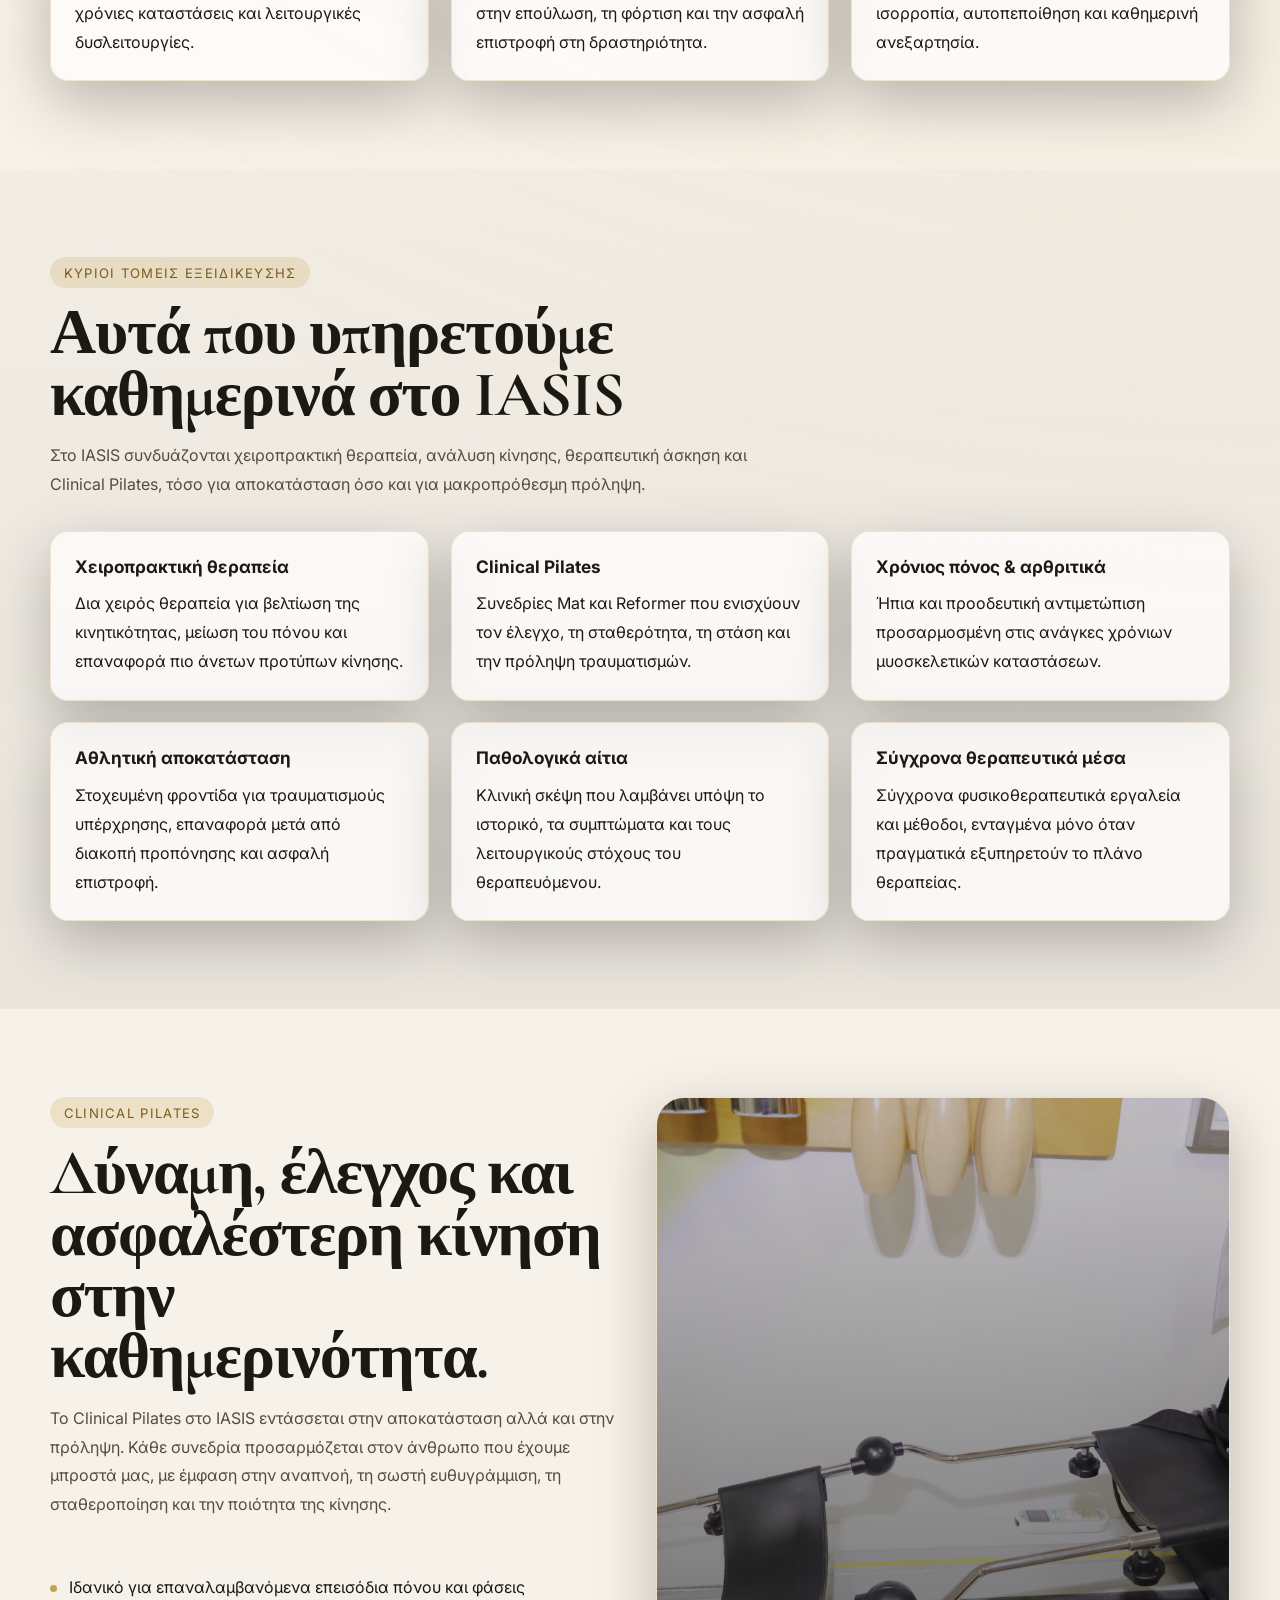
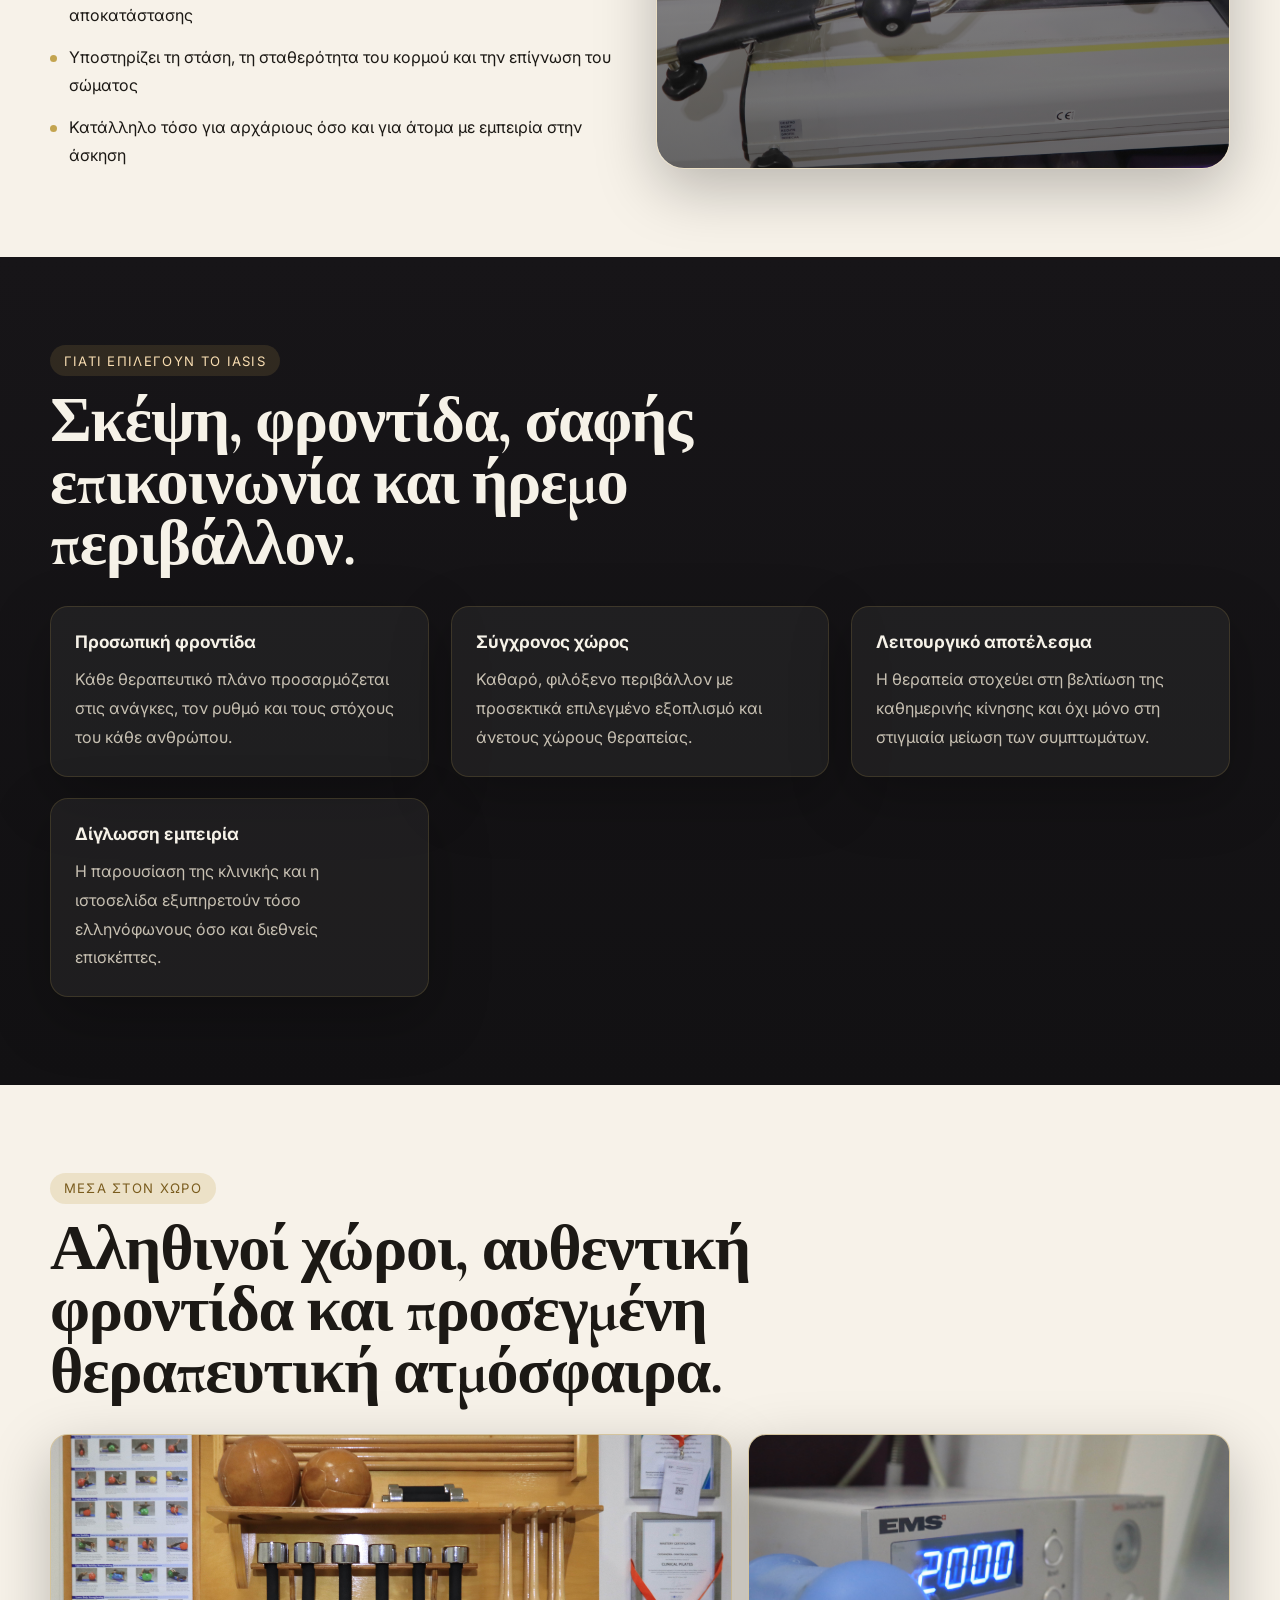
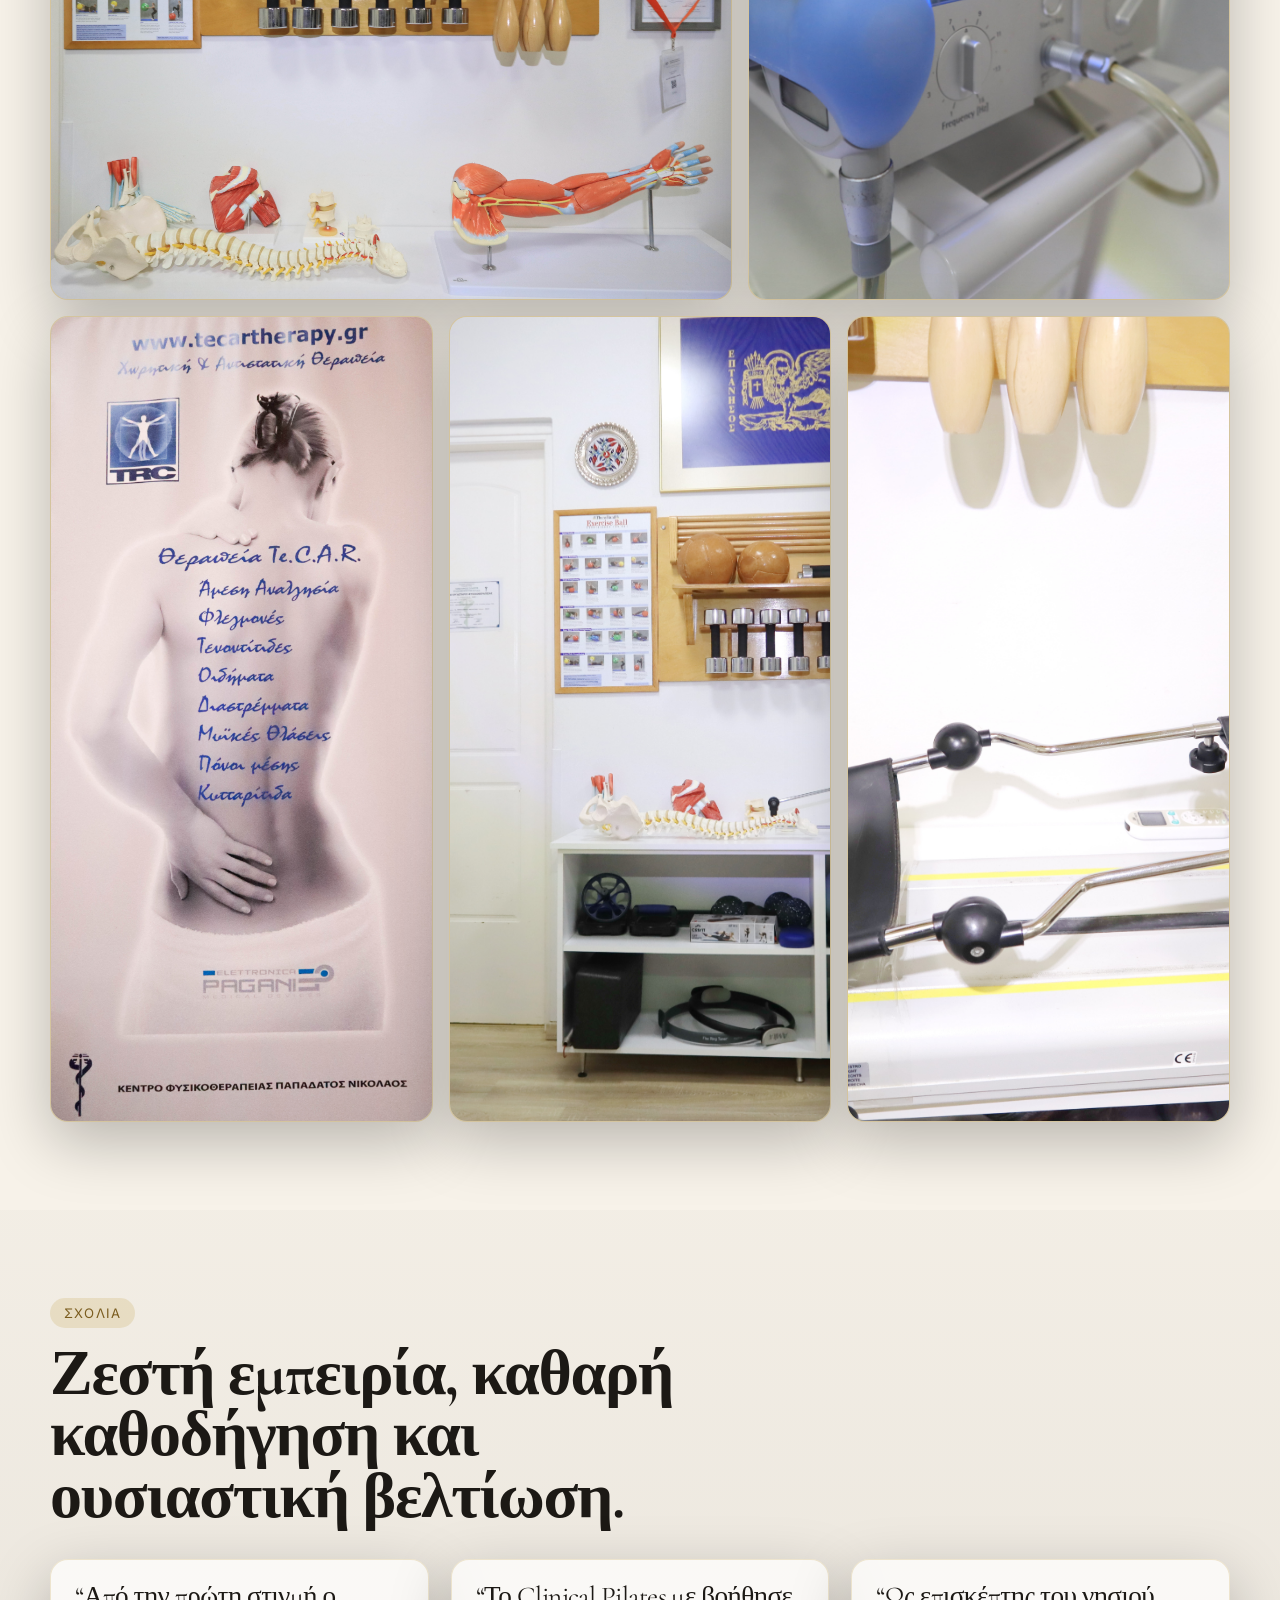
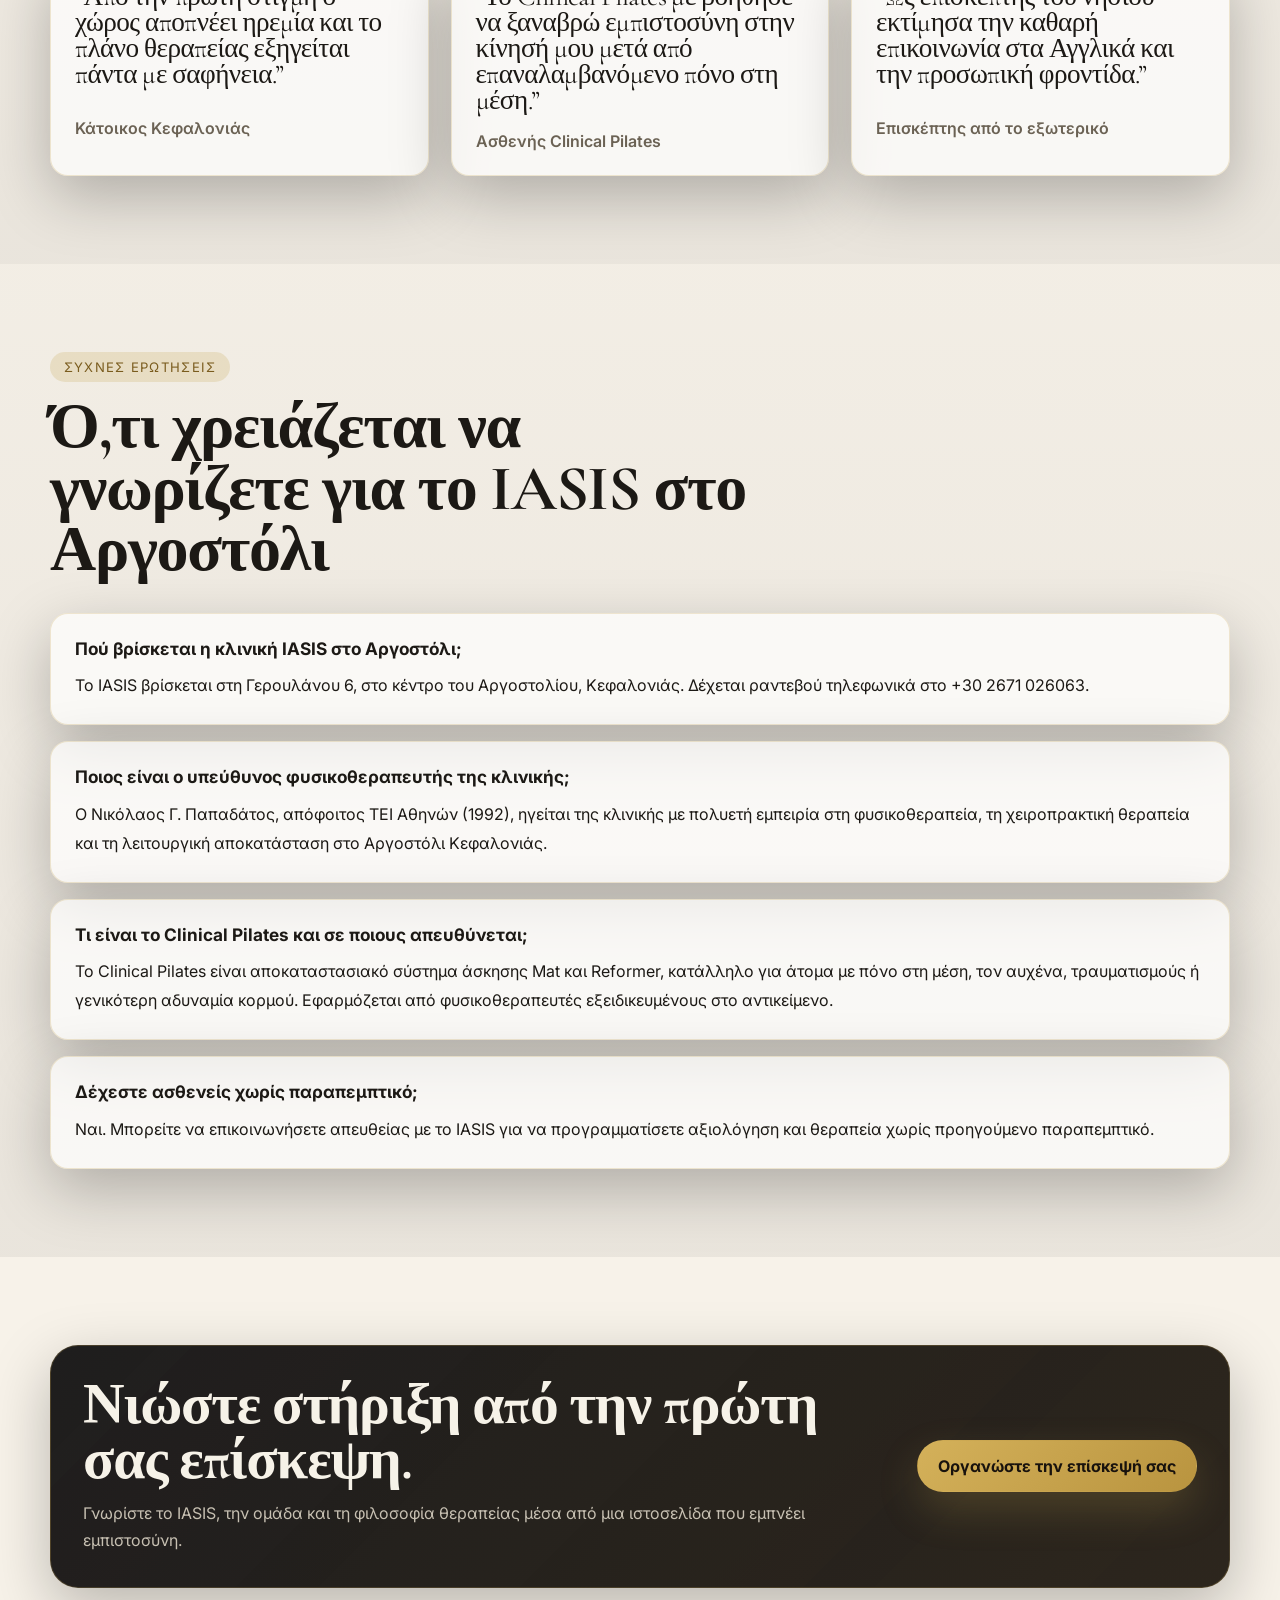
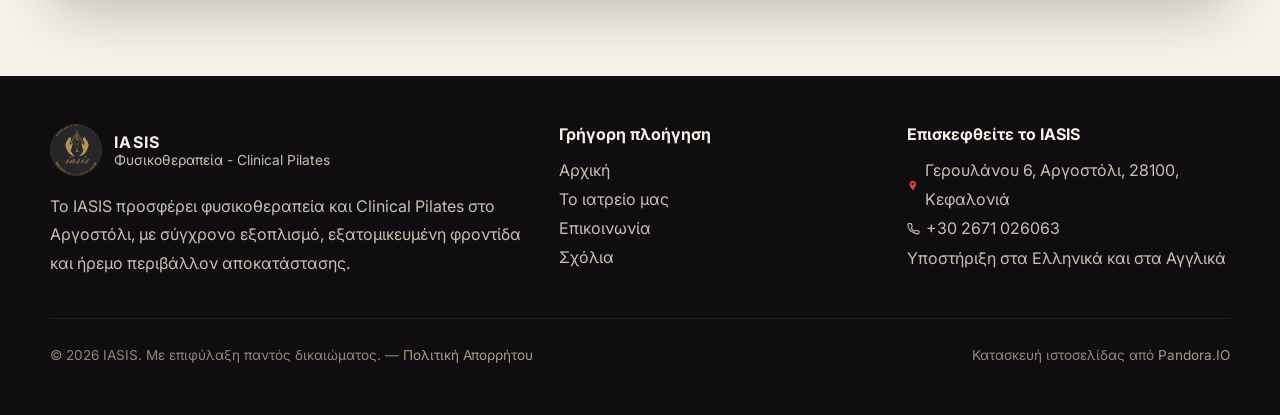
==== commit b8b9f4c4: "Update terminology in index.html for consistency and clarity" ====
--- a/el/index.html
+++ b/el/index.html
@@ -196,7 +196,7 @@
               <h2>Φυσικοθεραπεία στο Αργοστόλι Κεφαλονιάς από ειδικούς με εμπειρία από το 1992.</h2>
               <p>
                 Η κλινική IASIS ιδρύθηκε από τον φυσικοθεραπευτή <strong>Νικόλαο Γ. Παπαδάτο</strong> και λειτουργεί στο Αργοστόλι
-                από το 1992. Συνδυάζει σύγχρονο φυσικοθεραπευτικό εξοπλισμό, δια χειρός θεραπεία και εξατομικευμένη θεραπευτική άσκηση,
+                από το 1992. Συνδυάζει σύγχρονο φυσικοθεραπευτικό εξοπλισμό, χειροπρακτική θεραπεία και εξατομικευμένη θεραπευτική άσκηση,
                 ώστε κάθε ασθενής να ακολουθεί μια καθαρή πορεία από την ανακούφιση έως τη λειτουργική επάνοδο.
               </p>
             </div>
@@ -223,13 +223,13 @@
               <span class="eyebrow">Κύριοι τομείς εξειδίκευσης</span>
               <h2>Αυτά που υπηρετούμε καθημερινά στο IASIS</h2>
               <p>
-                Στο IASIS συνδυάζονται manual therapy, ανάλυση κίνησης, θεραπευτική άσκηση και Clinical Pilates, τόσο για αποκατάσταση
+                Στο IASIS συνδυάζονται χειροπρακτική θεραπεία, ανάλυση κίνησης, θεραπευτική άσκηση και Clinical Pilates, τόσο για αποκατάσταση
                 όσο και για μακροπρόθεσμη πρόληψη.
               </p>
             </div>
             <div class="card-grid">
               <article class="service-card">
-                <strong>Manual Therapy</strong>
+                <strong>Χειροπρακτική θεραπεία</strong>
                 <p>Δια χειρός θεραπεία για βελτίωση της κινητικότητας, μείωση του πόνου και επαναφορά πιο άνετων προτύπων κίνησης.</p>
               </article>
               <article class="service-card">
@@ -362,16 +362,16 @@
           <div class="container">
             <div class="section-heading">
               <span class="eyebrow">Συχνές ερωτήσεις</span>
-              <h2>Ό,τι θέλετε να γνωρίζετε για το IASIS στο Αργοστόλι</h2>
+              <h2>Ό,τι χρειάζεται να γνωρίζετε για το IASIS στο Αργοστόλι</h2>
             </div>
             <div class="faq-grid">
               <article class="faq-item">
                 <strong>Πού βρίσκεται η κλινική IASIS στο Αργοστόλι;</strong>
-                <p>Το IASIS βρίσκεται στη Γερουλάνου 6, στο κέντρο του Αργοστολίου (ΤΚ 28100), Κεφαλονιά. Δέχεται ραντεβού τηλεφωνικά στο +30 2671 026063.</p>
+                <p>Το IASIS βρίσκεται στη Γερουλάνου 6, στο κέντρο του Αργοστολίου, Κεφαλονιάς. Δέχεται ραντεβού τηλεφωνικά στο +30 2671 026063.</p>
               </article>
               <article class="faq-item">
                 <strong>Ποιος είναι ο υπεύθυνος φυσικοθεραπευτής της κλινικής;</strong>
-                <p>Ο <strong>Νικόλαος Γ. Παπαδάτος</strong>, απόφοιτος ΤΕΙ Αθηνών (1992), ηγείται της κλινικής με πολυετή εμπειρία στη φυσικοθεραπεία, το manual therapy και τη λειτουργική αποκατάσταση στο Αργοστόλι Κεφαλονιάς.</p>
+                <p>Ο Νικόλαος Γ. Παπαδάτος, απόφοιτος ΤΕΙ Αθηνών (1992), ηγείται της κλινικής με πολυετή εμπειρία στη φυσικοθεραπεία, τη χειροπρακτική θεραπεία και τη λειτουργική αποκατάσταση στο Αργοστόλι Κεφαλονιάς.</p>
               </article>
               <article class="faq-item">
                 <strong>Τι είναι το Clinical Pilates και σε ποιους απευθύνεται;</strong>
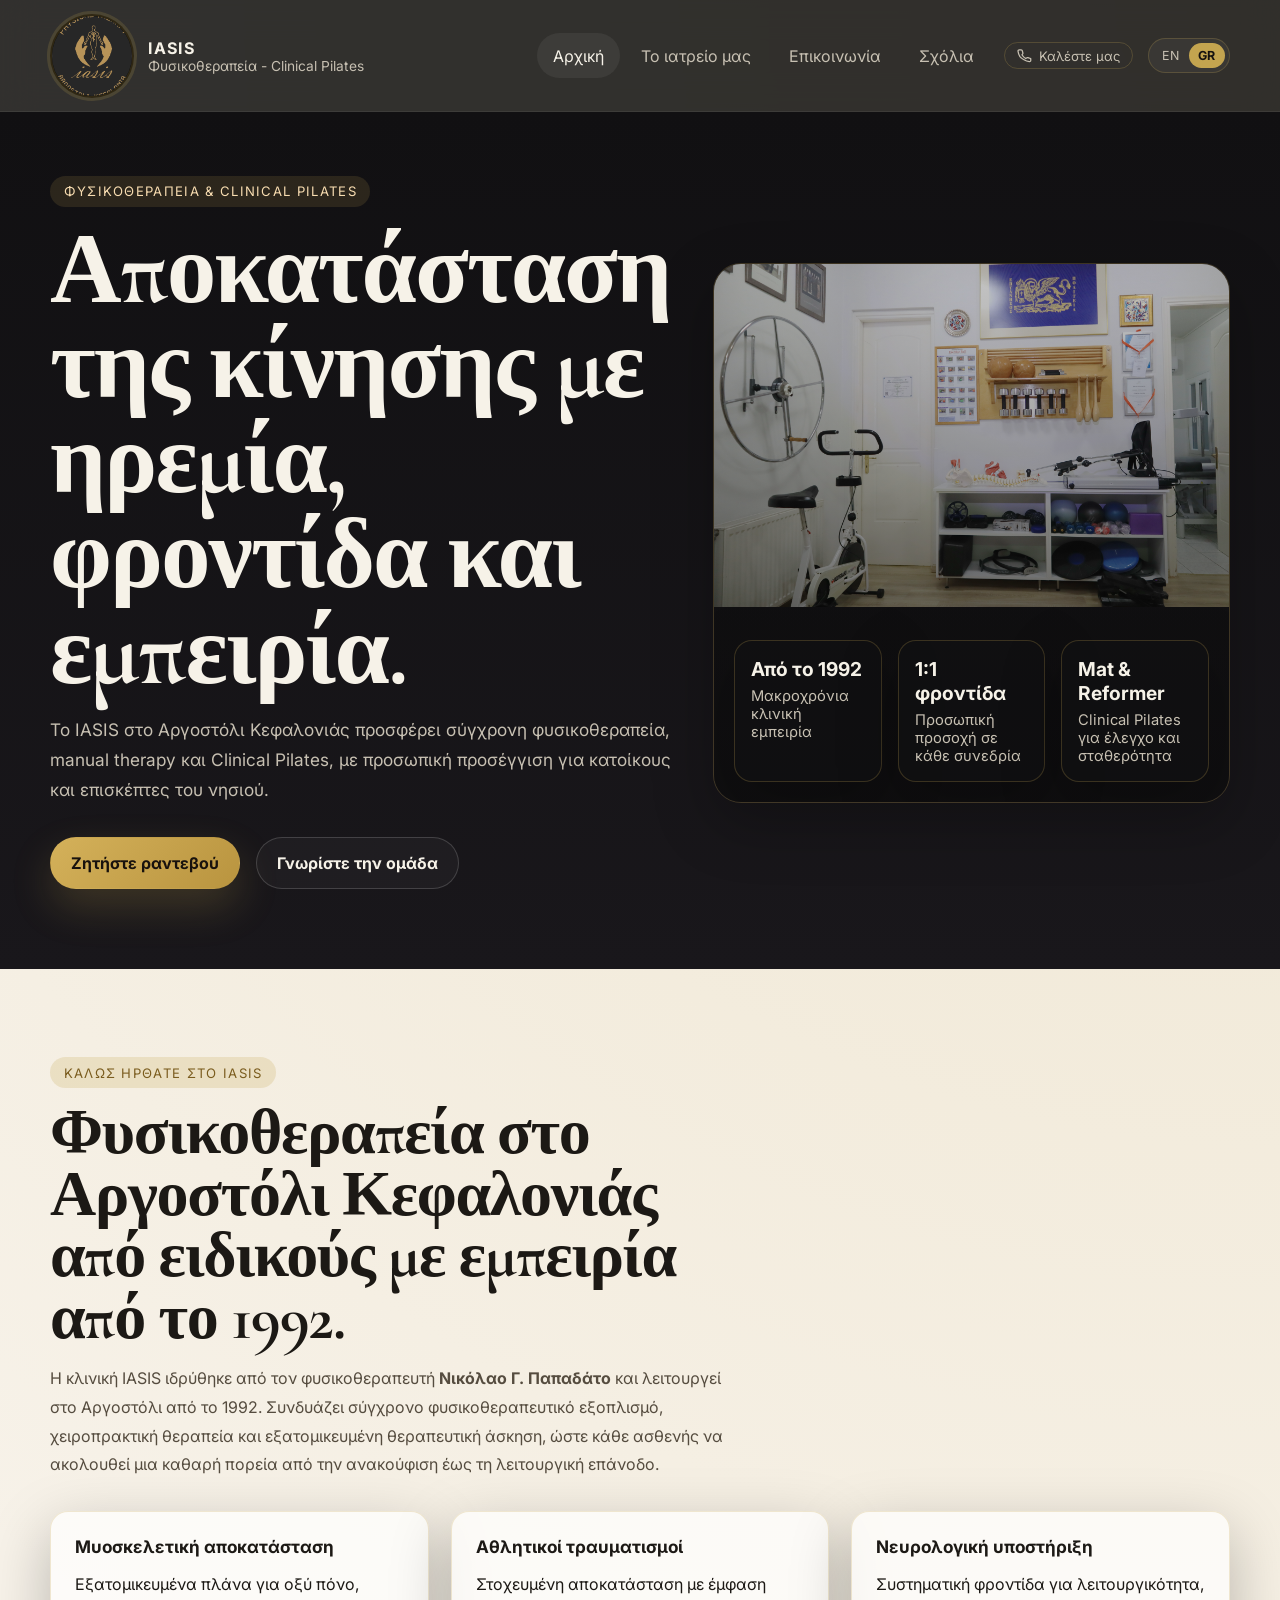
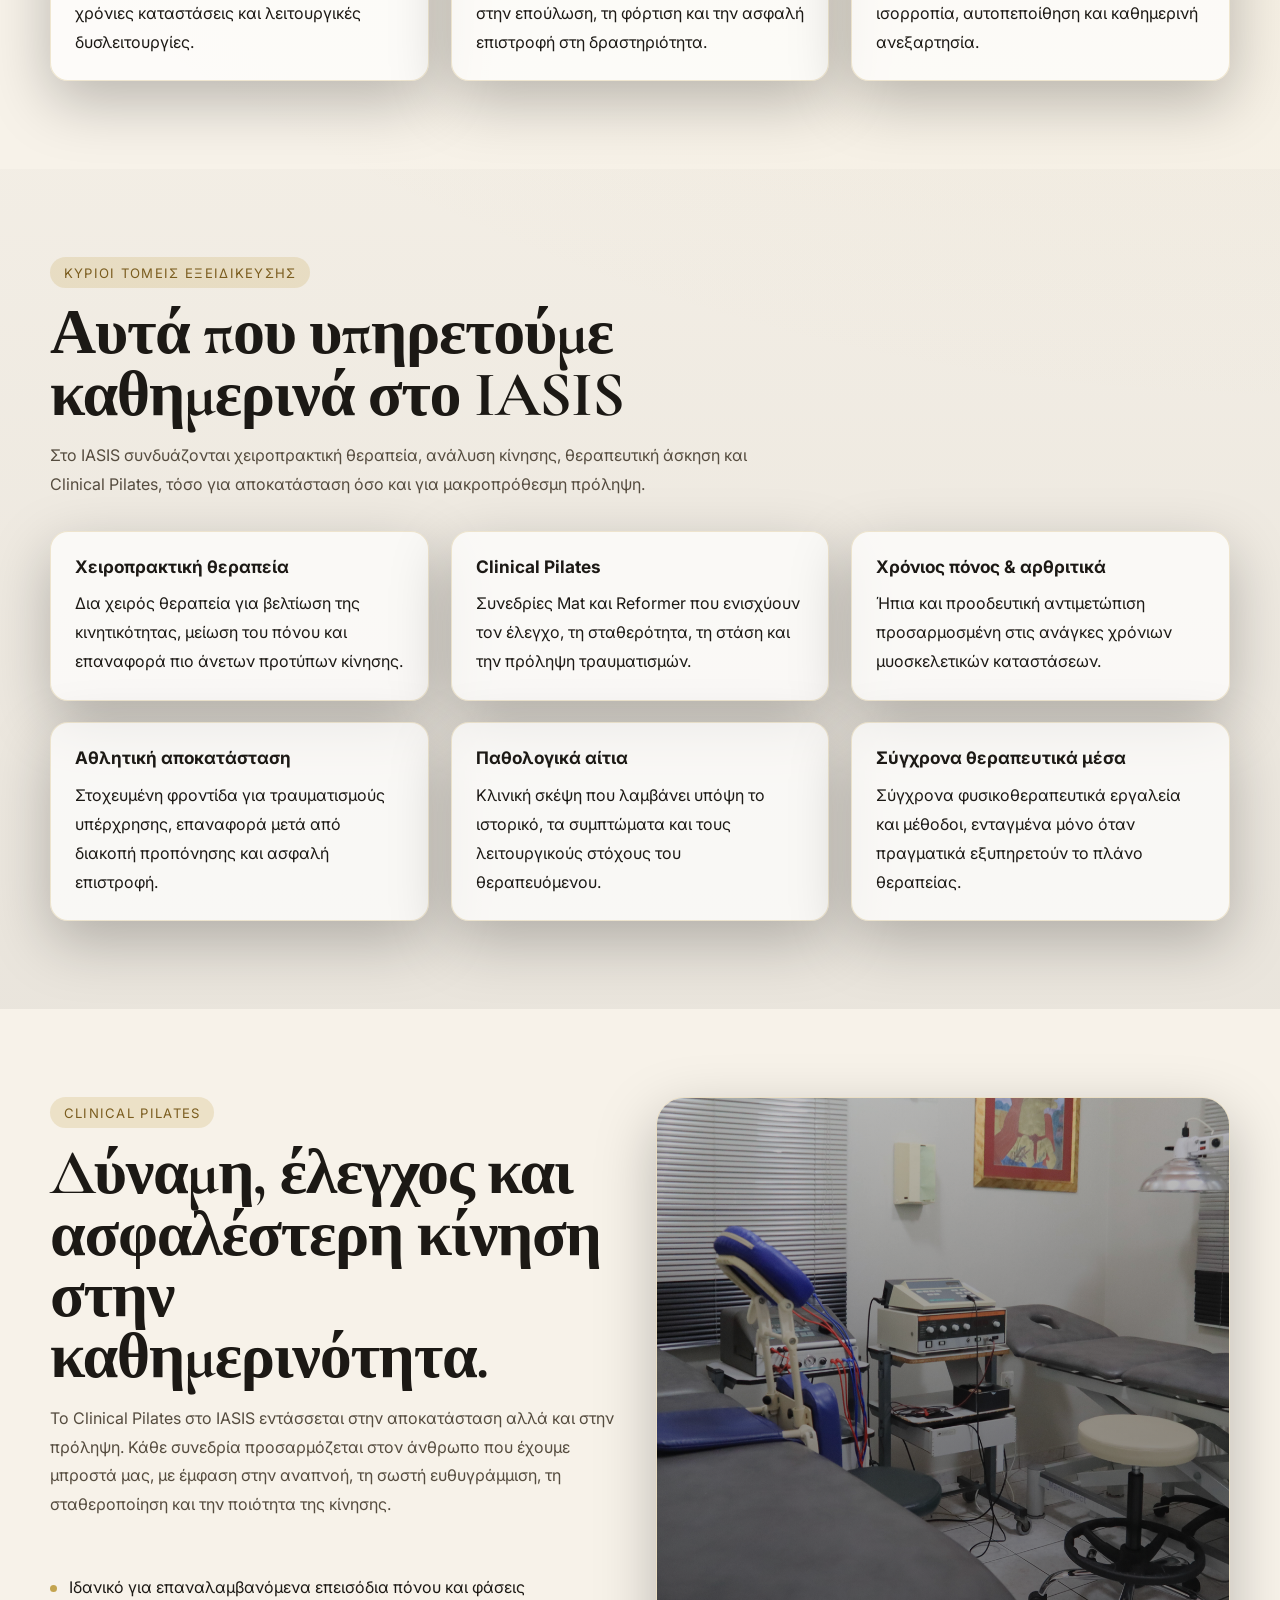
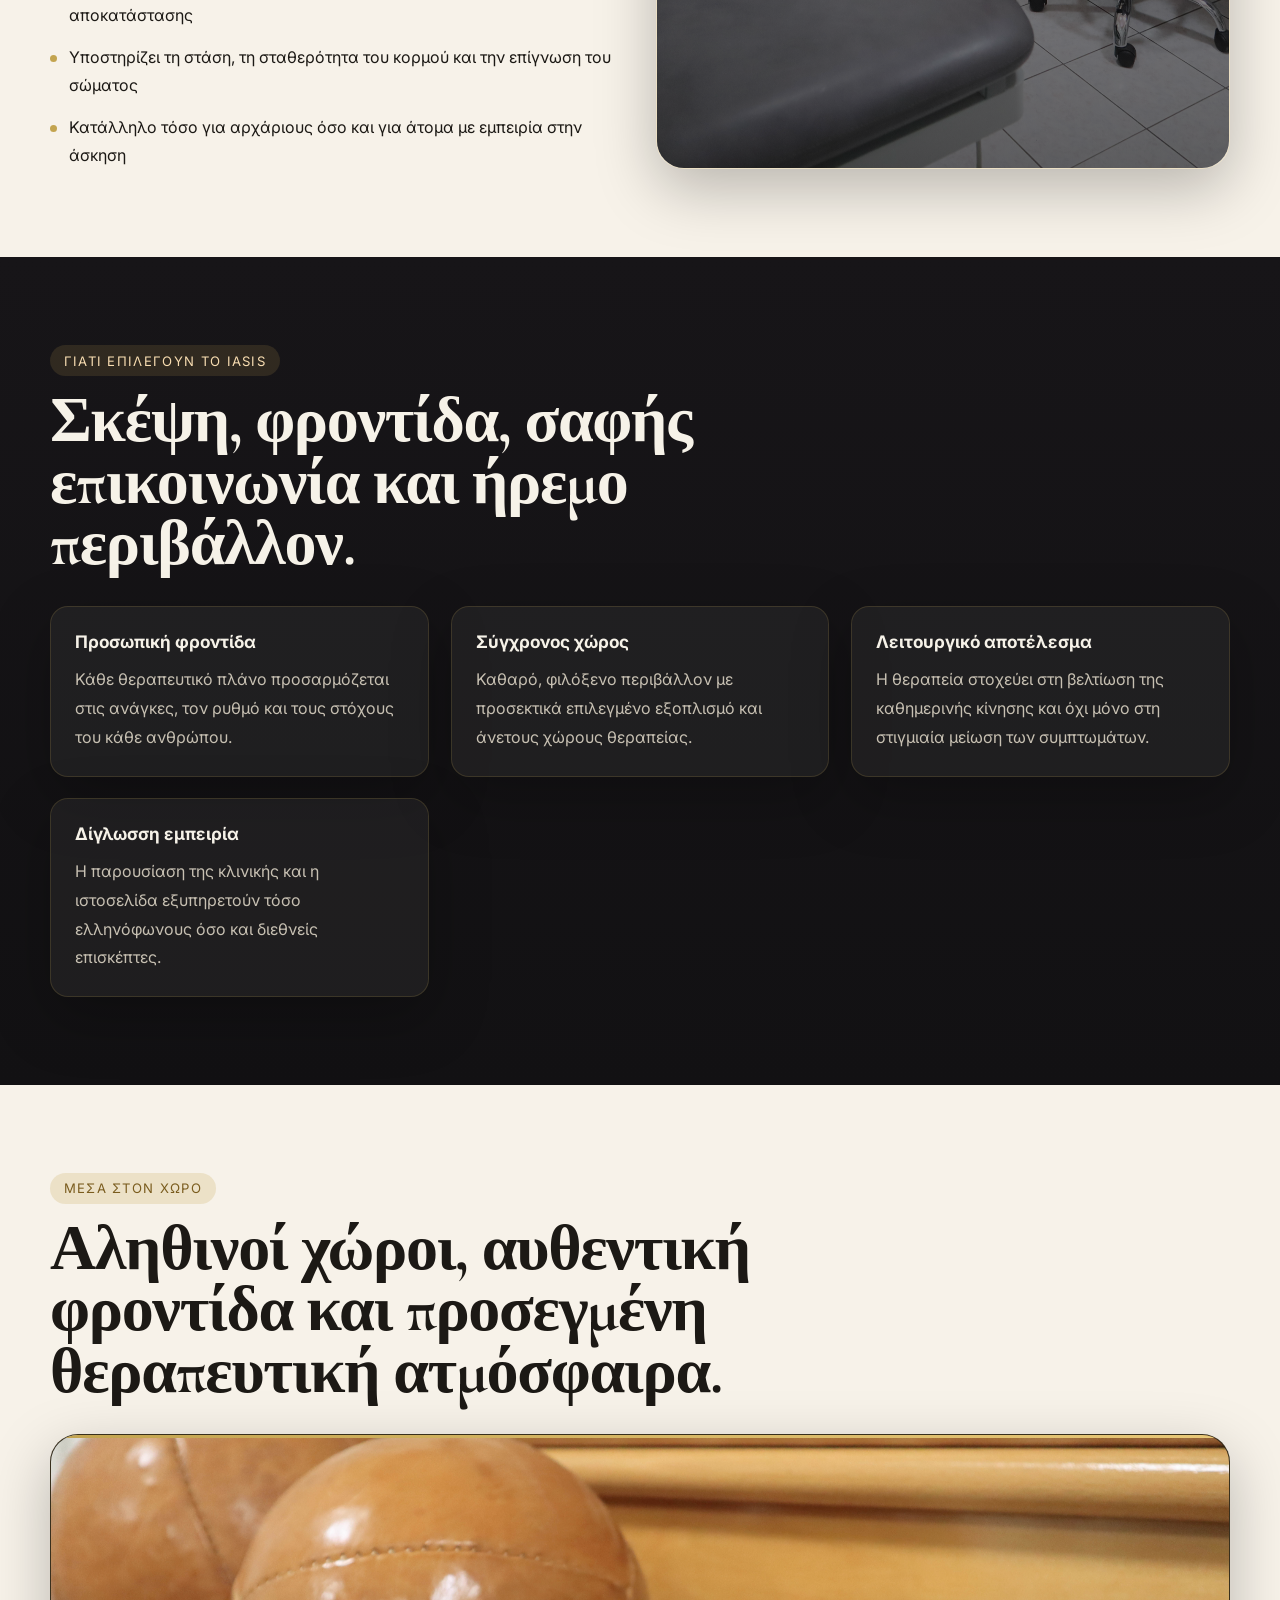
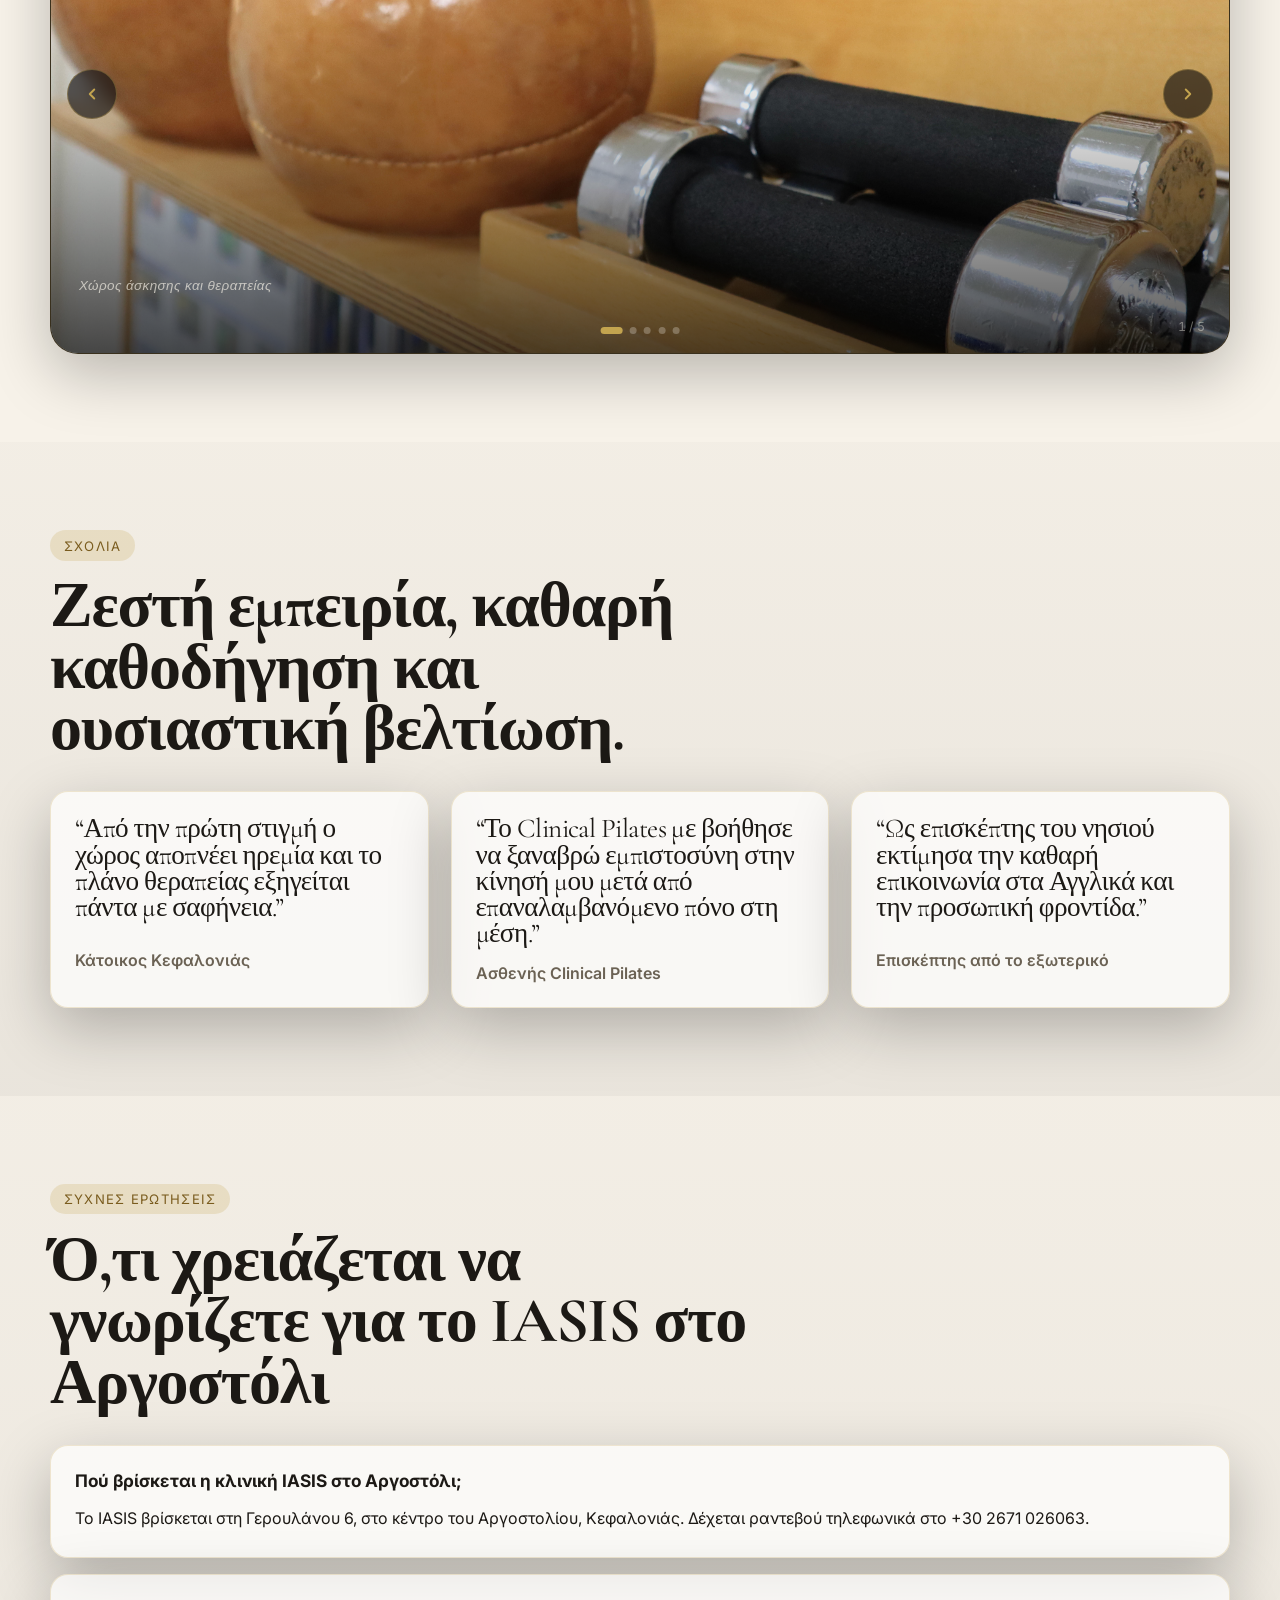
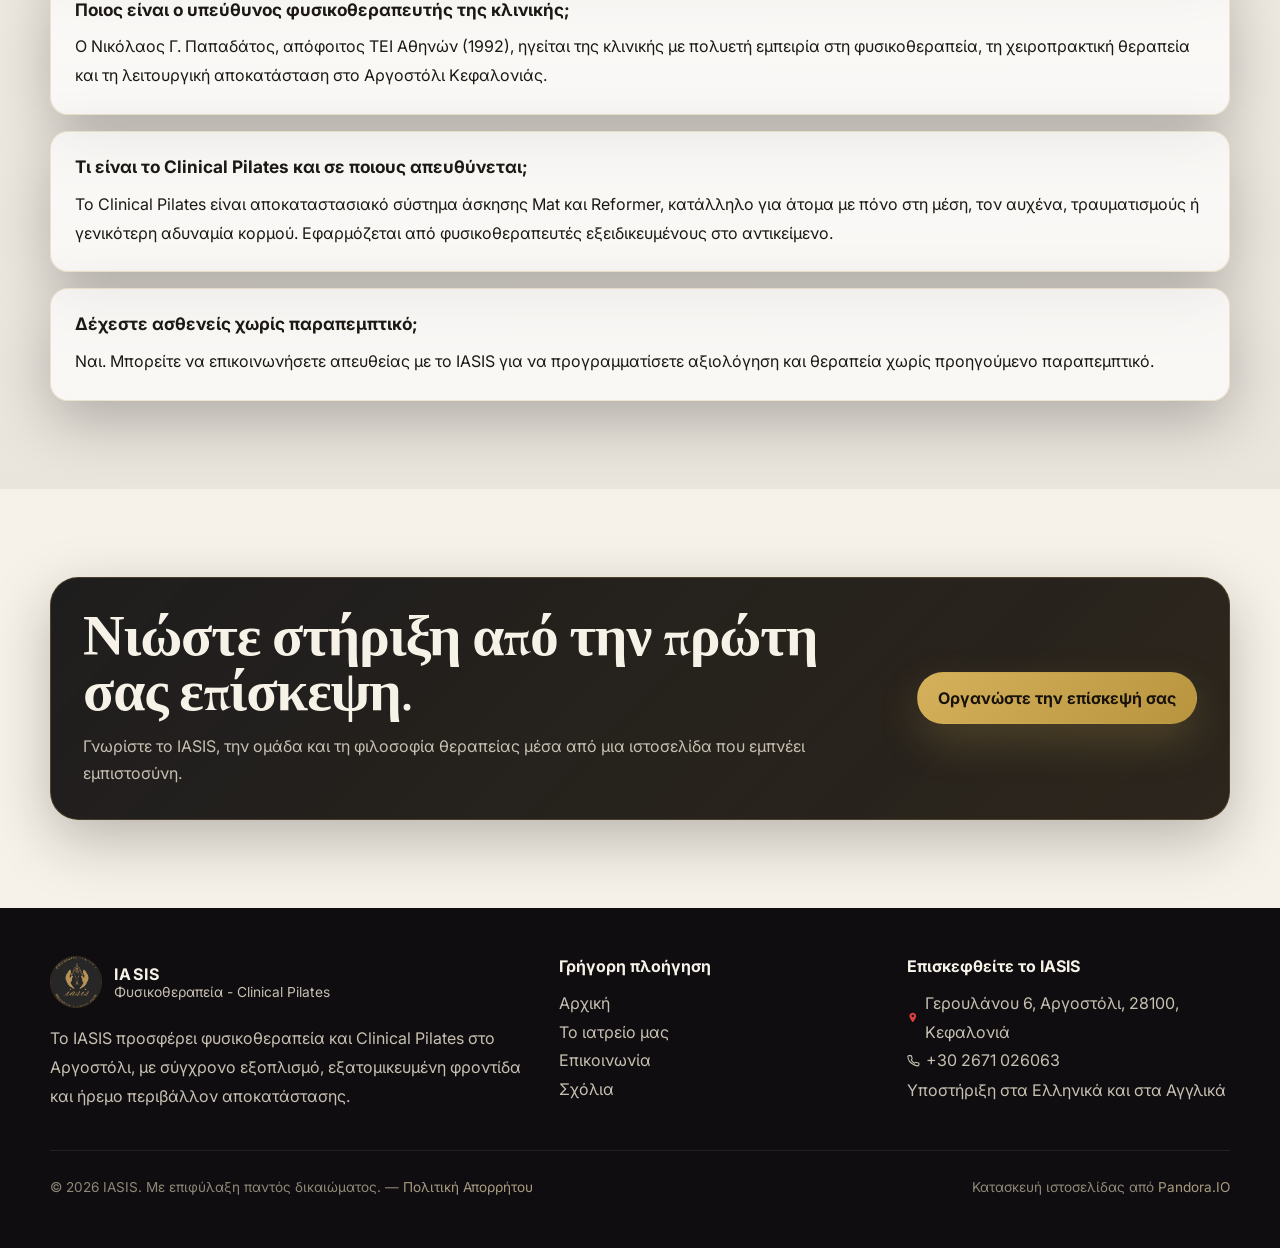
==== commit e405ba42: "Update image references and enhance photo gallery functionality across multiple pages - Changed imag" ====
--- a/el/index.html
+++ b/el/index.html
@@ -20,7 +20,7 @@
       content="Το IASIS προσφέρει φυσικοθεραπεία, manual therapy και Clinical Pilates στο Αργοστόλι Κεφαλονιάς με προσωπική φροντίδα για κατοίκους και επισκέπτες."
     />
     <meta property="og:url" content="https://www.iasisphysio.gr/el/" />
-    <meta property="og:image" content="https://www.iasisphysio.gr/Photos/IMG_4252.JPG" />
+    <meta property="og:image" content="https://www.iasisphysio.gr/Photos/IMG_4300.png" />
     <meta property="og:image:alt" content="Χώρος θεραπείας στο IASIS στο Αργοστόλι Κεφαλονιάς" />
     <meta name="twitter:card" content="summary_large_image" />
     <meta name="twitter:title" content="Φυσικοθεραπεία και Clinical Pilates στο Αργοστόλι Κεφαλονιάς | IASIS" />
@@ -28,7 +28,7 @@
       name="twitter:description"
       content="Το IASIS προσφέρει φυσικοθεραπεία, manual therapy και Clinical Pilates στο Αργοστόλι Κεφαλονιάς με προσωπική φροντίδα για κατοίκους και επισκέπτες."
     />
-    <meta name="twitter:image" content="https://www.iasisphysio.gr/Photos/IMG_4252.JPG" />
+    <meta name="twitter:image" content="https://www.iasisphysio.gr/Photos/IMG_4300.png" />
     <link rel="canonical" href="https://www.iasisphysio.gr/el/" />
     <link rel="alternate" hreflang="en" href="https://www.iasisphysio.gr/en/" />
     <link rel="alternate" hreflang="el" href="https://www.iasisphysio.gr/el/" />
@@ -57,7 +57,7 @@
             "@type": "MedicalBusiness",
             "name": "IASIS",
             "url": "https://www.iasisphysio.gr/el/",
-            "image": "https://www.iasisphysio.gr/Photos/IMG_4252.JPG",
+            "image": "https://www.iasisphysio.gr/Photos/IMG_4300.png",
             "description": "Το IASIS προσφέρει φυσικοθεραπεία και Clinical Pilates στο Αργοστόλι, με σύγχρονο εξοπλισμό, εξατομικευμένη φροντίδα και ήρεμο περιβάλλον αποκατάστασης.",
             "address": {
               "@type": "PostalAddress",
@@ -170,7 +170,7 @@
               </div>
             </div>
             <div class="hero-image hero-panel">
-              <img src="../Photos/IMG_4252.JPG" alt="Χώρος θεραπείας στο IASIS στο Αργοστόλι Κεφαλονιάς" />
+              <img src="../Photos/IMG_4252.png" alt="Χώρος θεραπείας στο IASIS στο Αργοστόλι Κεφαλονιάς" />
               <div class="hero-floating">
                 <div class="stat-card">
                   <strong>Από το 1992</strong>
@@ -275,7 +275,7 @@
               </ul>
             </div>
             <div class="split-image hero-panel">
-              <img src="../Photos/IMG_4256.JPG" alt="Χώρος Clinical Pilates στο IASIS" loading="lazy" />
+              <img src="../Photos/IMG_4296.png" alt="Χώρος Clinical Pilates στο IASIS" loading="lazy" />
             </div>
           </div>
         </section>
@@ -313,24 +313,44 @@
               <span class="eyebrow">Μέσα στον χώρο</span>
               <h2>Αληθινοί χώροι, αυθεντική φροντίδα και προσεγμένη θεραπευτική ατμόσφαιρα.</h2>
             </div>
-            <div class="gallery-grid">
-              <div class="gallery-card gallery-large">
-                <img src="../Photos/IMG_4264.JPG" alt="Χώρος άσκησης και θεραπείας στο IASIS" loading="lazy" />
-              </div>
-              <div class="gallery-card gallery-small">
-                <img src="../Photos/IMG_4285.JPG" alt="Λεπτομέρεια εξοπλισμού φυσικοθεραπείας στο IASIS" loading="lazy" />
-              </div>
-            </div>
-            <div class="gallery-strip" style="margin-top: 1rem">
-              <div class="gallery-card">
-                <img src="../Photos/IMG_4307.JPG" alt="Εσωτερικός χώρος του IASIS με ήρεμη θεραπευτική ατμόσφαιρα" loading="lazy" />
-              </div>
-              <div class="gallery-card">
-                <img src="../Photos/IMG_4252.JPG" alt="Σύγχρονος χώρος φυσικοθεραπείας στο IASIS" loading="lazy" />
-              </div>
-              <div class="gallery-card">
-                <img src="../Photos/IMG_4256.JPG" alt="Σταθμός Clinical Pilates για καθοδηγούμενη αποκατάσταση" loading="lazy" />
-              </div>
+            <div class="clinic-carousel" role="region" aria-label="Γκαλερί φωτογραφιών κλινικής" tabindex="0">
+              <div class="carousel-track">
+                <div class="carousel-slide active">
+                  <img src="../Photos/IMG_4300.png" alt="Χώρος άσκησης και θεραπείας στο IASIS" />
+                  <div class="carousel-caption">Χώρος άσκησης και θεραπείας</div>
+                </div>
+                <div class="carousel-slide">
+                  <img src="../Photos/IMG_4285.png" alt="Λεπτομέρεια εξοπλισμού φυσικοθεραπείας στο IASIS" loading="lazy" />
+                  <div class="carousel-caption">Εξοπλισμός φυσικοθεραπείας</div>
+                </div>
+                <div class="carousel-slide">
+                  <img src="../Photos/IMG_4282.png" alt="Εσωτερικός χώρος του IASIS με ήρεμη θεραπευτική ατμόσφαιρα" loading="lazy" />
+                  <div class="carousel-caption">Θεραπευτική ατμόσφαιρα</div>
+                </div>
+                <div class="carousel-slide">
+                  <img src="../Photos/IMG_4252.png" alt="Σύγχρονος χώρος φυσικοθεραπείας στο IASIS" loading="lazy" />
+                  <div class="carousel-caption">Σύγχρονος χώρος φυσικοθεραπείας</div>
+                </div>
+                <div class="carousel-slide">
+                  <img src="../Photos/IMG_4296.png" alt="Σταθμός Clinical Pilates για καθοδηγούμενη αποκατάσταση" loading="lazy" />
+                  <div class="carousel-caption">Σταθμός Clinical Pilates</div>
+                </div>
+              </div>
+              <div class="carousel-progress"><div class="carousel-progress-bar"></div></div>
+              <button class="carousel-btn carousel-prev" aria-label="Προηγούμενη φωτογραφία">
+                <svg aria-hidden="true" xmlns="http://www.w3.org/2000/svg" width="18" height="18" viewBox="0 0 24 24" fill="none" stroke="currentColor" stroke-width="2.5" stroke-linecap="round" stroke-linejoin="round"><polyline points="15 18 9 12 15 6"/></svg>
+              </button>
+              <button class="carousel-btn carousel-next" aria-label="Επόμενη φωτογραφία">
+                <svg aria-hidden="true" xmlns="http://www.w3.org/2000/svg" width="18" height="18" viewBox="0 0 24 24" fill="none" stroke="currentColor" stroke-width="2.5" stroke-linecap="round" stroke-linejoin="round"><polyline points="9 18 15 12 9 6"/></svg>
+              </button>
+              <div class="carousel-dots" role="tablist" aria-label="Επιλογή φωτογραφίας">
+                <button class="carousel-dot active" role="tab" aria-label="Φωτογραφία 1 από 5" aria-selected="true"></button>
+                <button class="carousel-dot" role="tab" aria-label="Φωτογραφία 2 από 5" aria-selected="false"></button>
+                <button class="carousel-dot" role="tab" aria-label="Φωτογραφία 3 από 5" aria-selected="false"></button>
+                <button class="carousel-dot" role="tab" aria-label="Φωτογραφία 4 από 5" aria-selected="false"></button>
+                <button class="carousel-dot" role="tab" aria-label="Φωτογραφία 5 από 5" aria-selected="false"></button>
+              </div>
+              <div class="carousel-counter" aria-hidden="true"><span class="carousel-current">1</span> / 5</div>
             </div>
           </div>
         </section>
--- a/assets/styles.css
+++ b/assets/styles.css
@@ -1007,3 +1007,170 @@
     display: none;
   }
 }
+
+/* ---- Clinic Carousel ---- */
+.clinic-carousel {
+  position: relative;
+  overflow: hidden;
+  border-radius: var(--radius-lg);
+  border: 1px solid var(--border);
+  box-shadow: var(--shadow);
+  background: #0d0c0d;
+  min-height: 520px;
+  user-select: none;
+}
+
+.carousel-track {
+  position: absolute;
+  inset: 0;
+}
+
+.carousel-slide {
+  position: absolute;
+  inset: 0;
+  opacity: 0;
+  transition: opacity 0.85s ease;
+}
+
+.carousel-slide.active {
+  opacity: 1;
+}
+
+.carousel-slide img {
+  width: 100%;
+  height: 100%;
+  object-fit: cover;
+  display: block;
+}
+
+.carousel-slide::after {
+  content: "";
+  position: absolute;
+  inset: 0;
+  background: linear-gradient(to top, rgba(0, 0, 0, 0.68) 0%, rgba(0, 0, 0, 0.12) 45%, transparent 72%);
+  pointer-events: none;
+}
+
+.carousel-caption {
+  position: absolute;
+  bottom: 3.75rem;
+  left: 1.75rem;
+  right: 5rem;
+  z-index: 2;
+  color: rgba(246, 242, 232, 0.68);
+  font-size: 0.84rem;
+  font-style: italic;
+  letter-spacing: 0.03em;
+  pointer-events: none;
+}
+
+.carousel-btn {
+  position: absolute;
+  top: 50%;
+  transform: translateY(-50%);
+  z-index: 4;
+  width: 50px;
+  height: 50px;
+  border-radius: 50%;
+  border: 1px solid rgba(195, 164, 79, 0.38);
+  background: rgba(13, 12, 13, 0.62);
+  color: var(--gold);
+  cursor: pointer;
+  display: flex;
+  align-items: center;
+  justify-content: center;
+  transition:
+    background 0.2s ease,
+    border-color 0.2s ease,
+    transform 0.2s ease;
+  backdrop-filter: blur(10px);
+}
+
+.carousel-btn:hover,
+.carousel-btn:focus-visible {
+  background: rgba(195, 164, 79, 0.2);
+  border-color: var(--gold);
+  transform: translateY(-50%) scale(1.1);
+  outline: none;
+}
+
+.carousel-prev {
+  left: 1rem;
+}
+
+.carousel-next {
+  right: 1rem;
+}
+
+.carousel-dots {
+  position: absolute;
+  bottom: 1.2rem;
+  left: 50%;
+  transform: translateX(-50%);
+  z-index: 4;
+  display: flex;
+  gap: 0.45rem;
+  align-items: center;
+}
+
+.carousel-dot {
+  width: 7px;
+  height: 7px;
+  border-radius: 99px;
+  border: none;
+  padding: 0;
+  background: rgba(246, 242, 232, 0.28);
+  cursor: pointer;
+  transition:
+    background 0.25s,
+    width 0.25s,
+    transform 0.25s;
+}
+
+.carousel-dot.active {
+  background: var(--gold);
+  width: 22px;
+}
+
+.carousel-counter {
+  position: absolute;
+  bottom: 1.2rem;
+  right: 1.5rem;
+  z-index: 4;
+  color: rgba(246, 242, 232, 0.42);
+  font-size: 0.78rem;
+  font-variant-numeric: tabular-nums;
+  pointer-events: none;
+}
+
+.carousel-progress {
+  position: absolute;
+  top: 0;
+  left: 0;
+  right: 0;
+  height: 3px;
+  z-index: 5;
+  background: rgba(255, 255, 255, 0.07);
+}
+
+.carousel-progress-bar {
+  height: 100%;
+  background: linear-gradient(90deg, var(--gold), #e8c878);
+  width: 0%;
+}
+
+@media (max-width: 720px) {
+  .clinic-carousel {
+    min-height: 300px;
+  }
+
+  .carousel-btn {
+    width: 40px;
+    height: 40px;
+  }
+
+  .carousel-caption {
+    font-size: 0.8rem;
+    bottom: 3rem;
+  }
+}
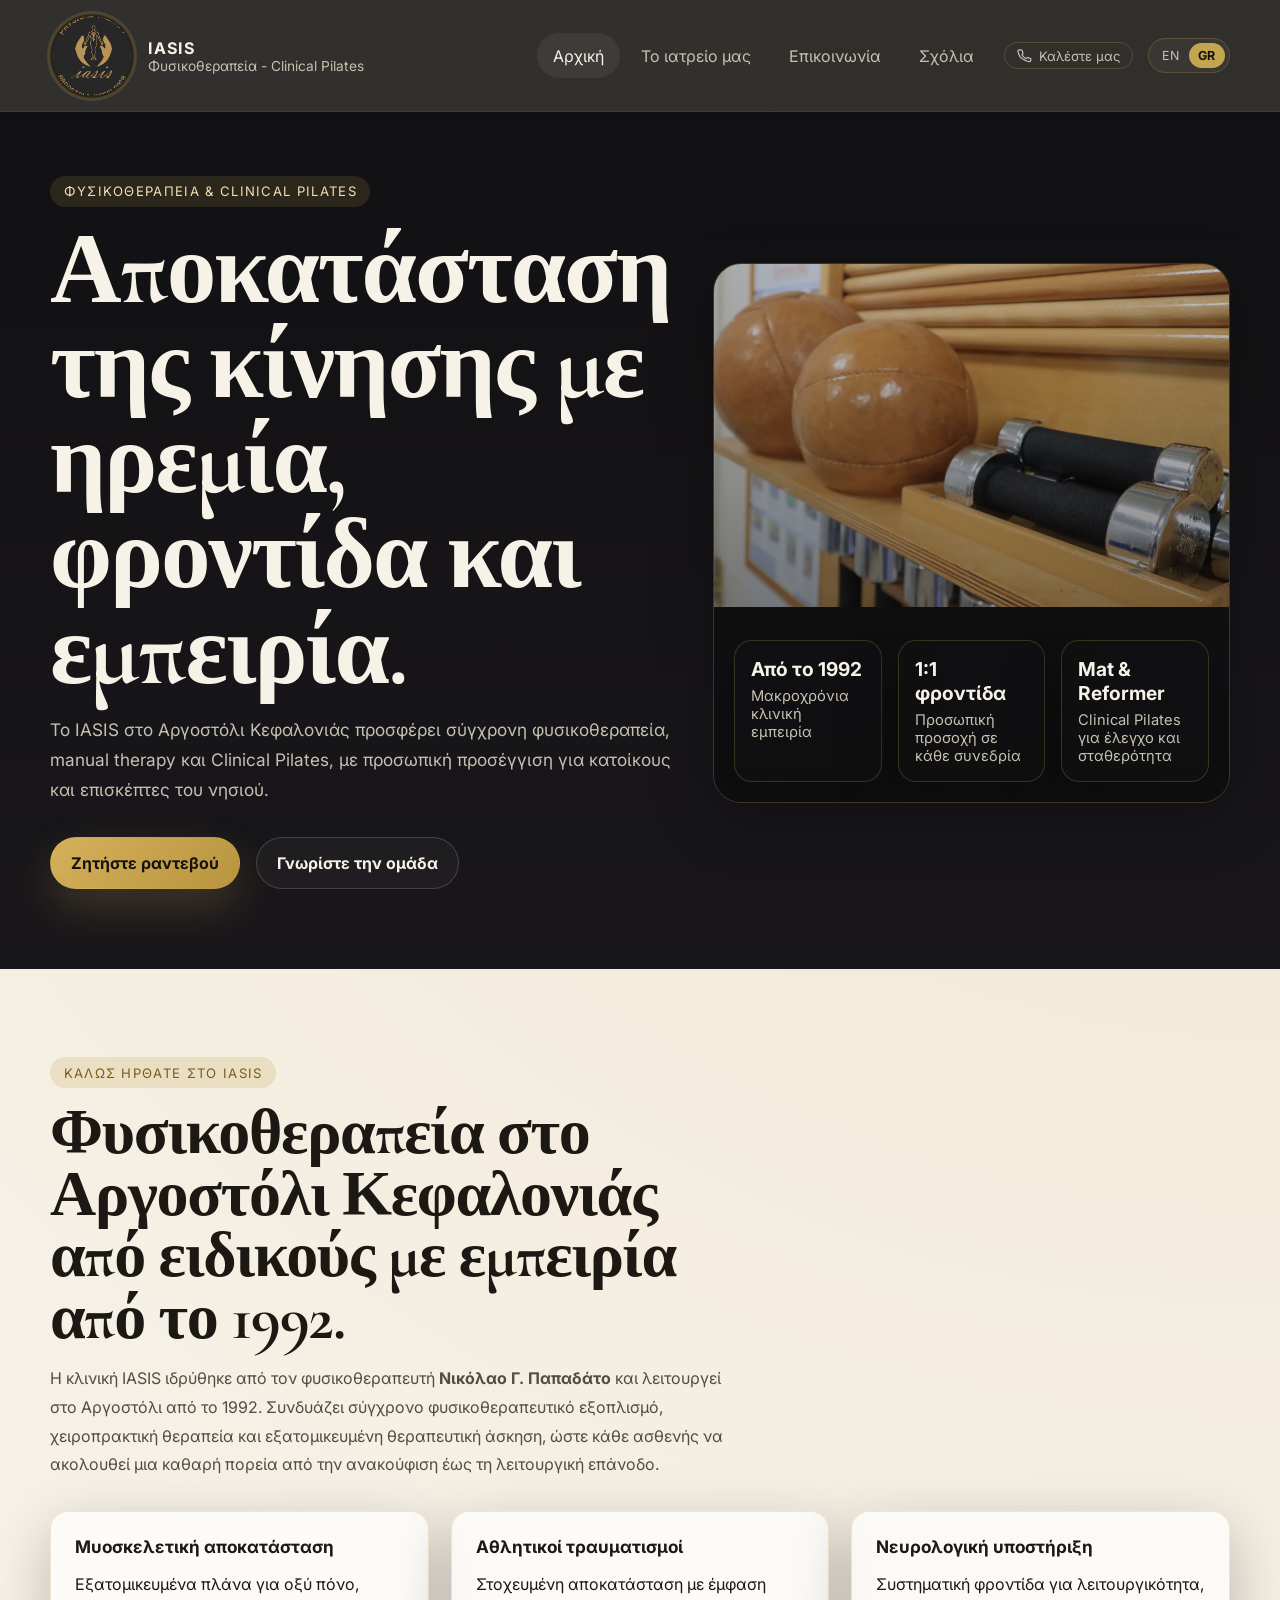
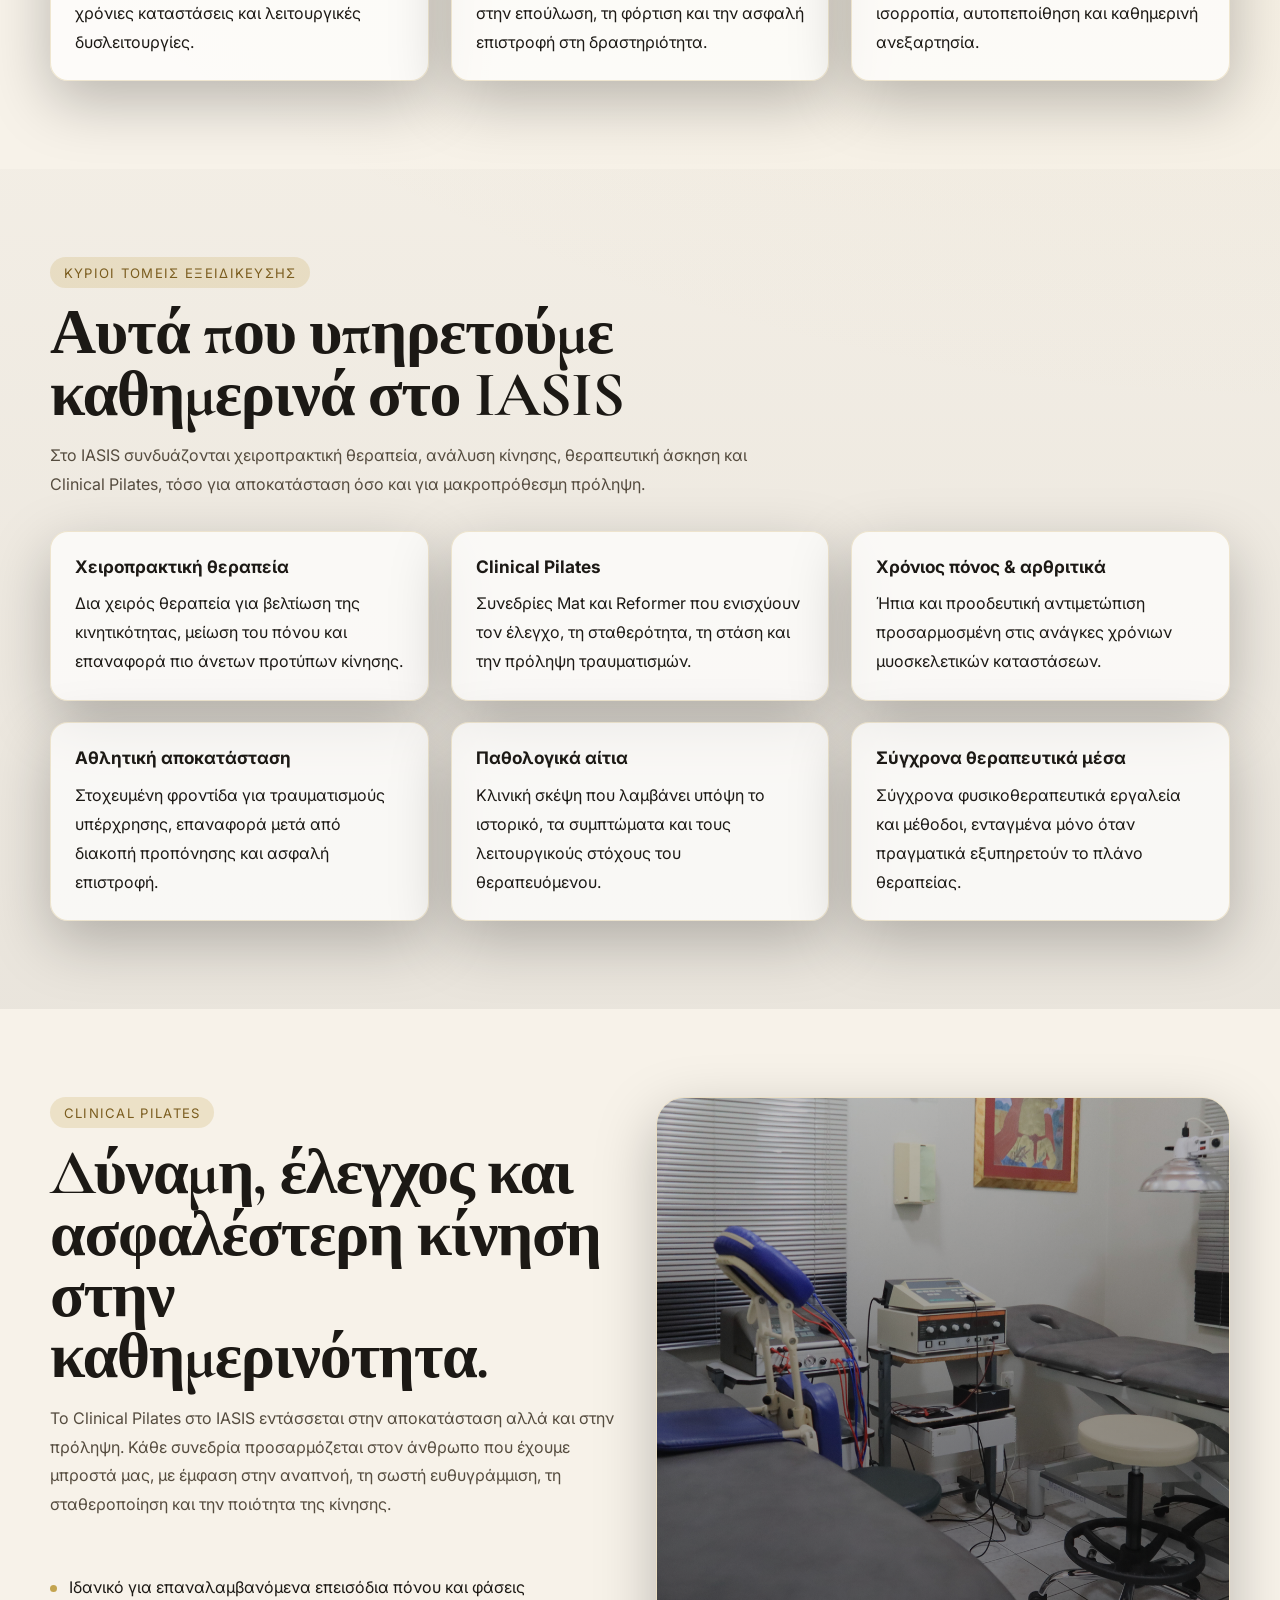
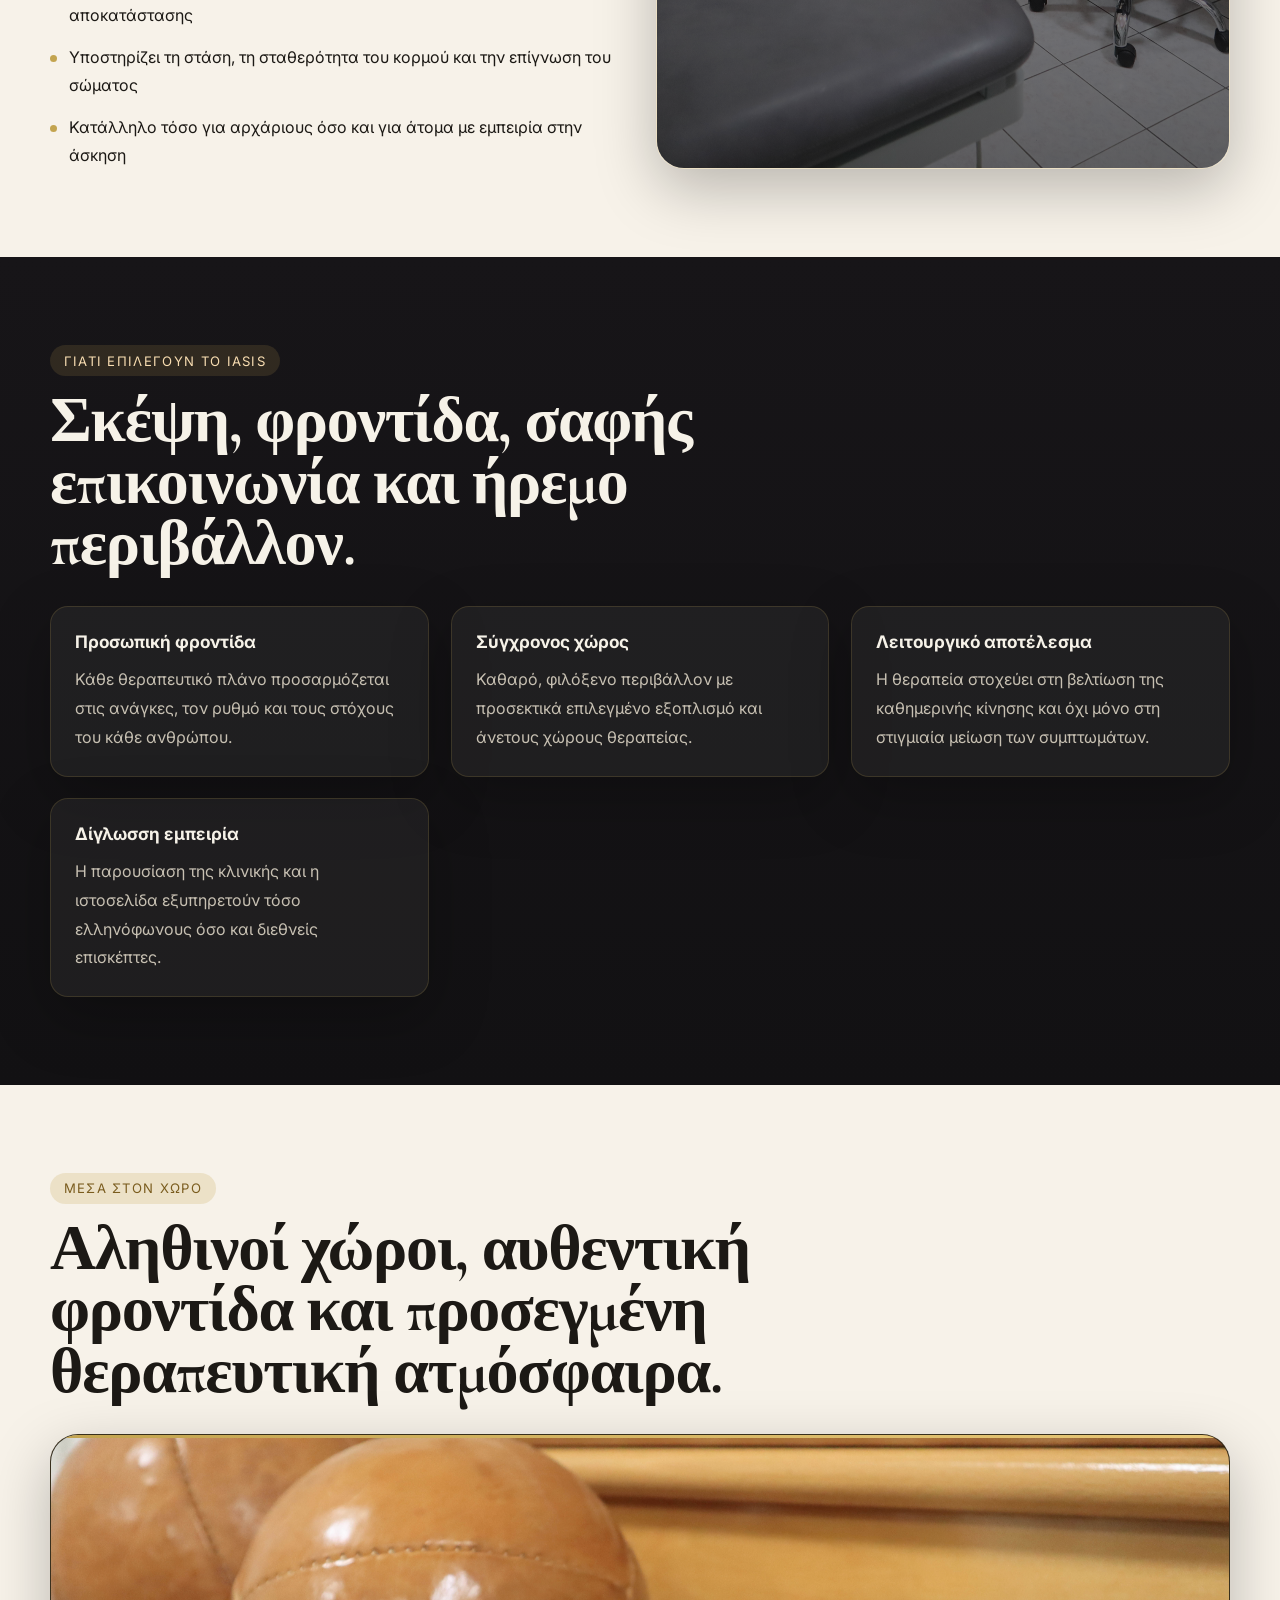
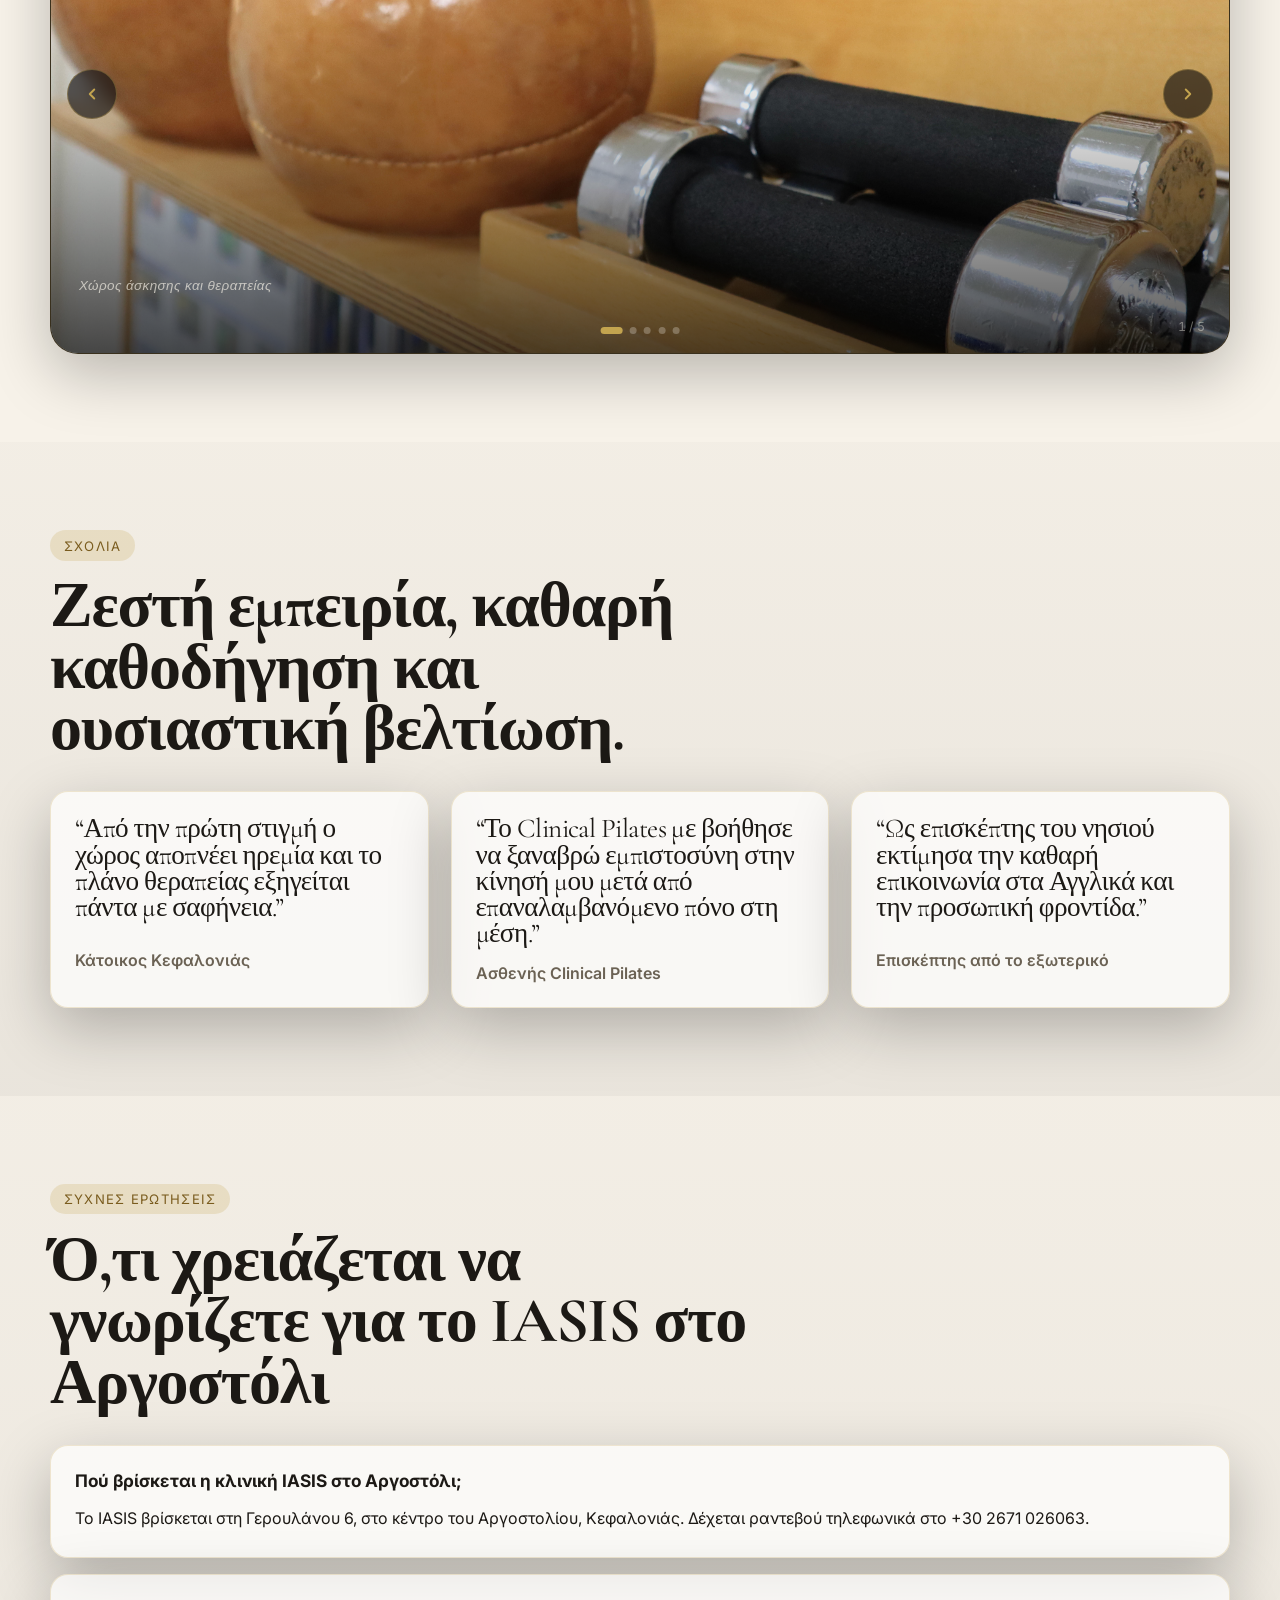
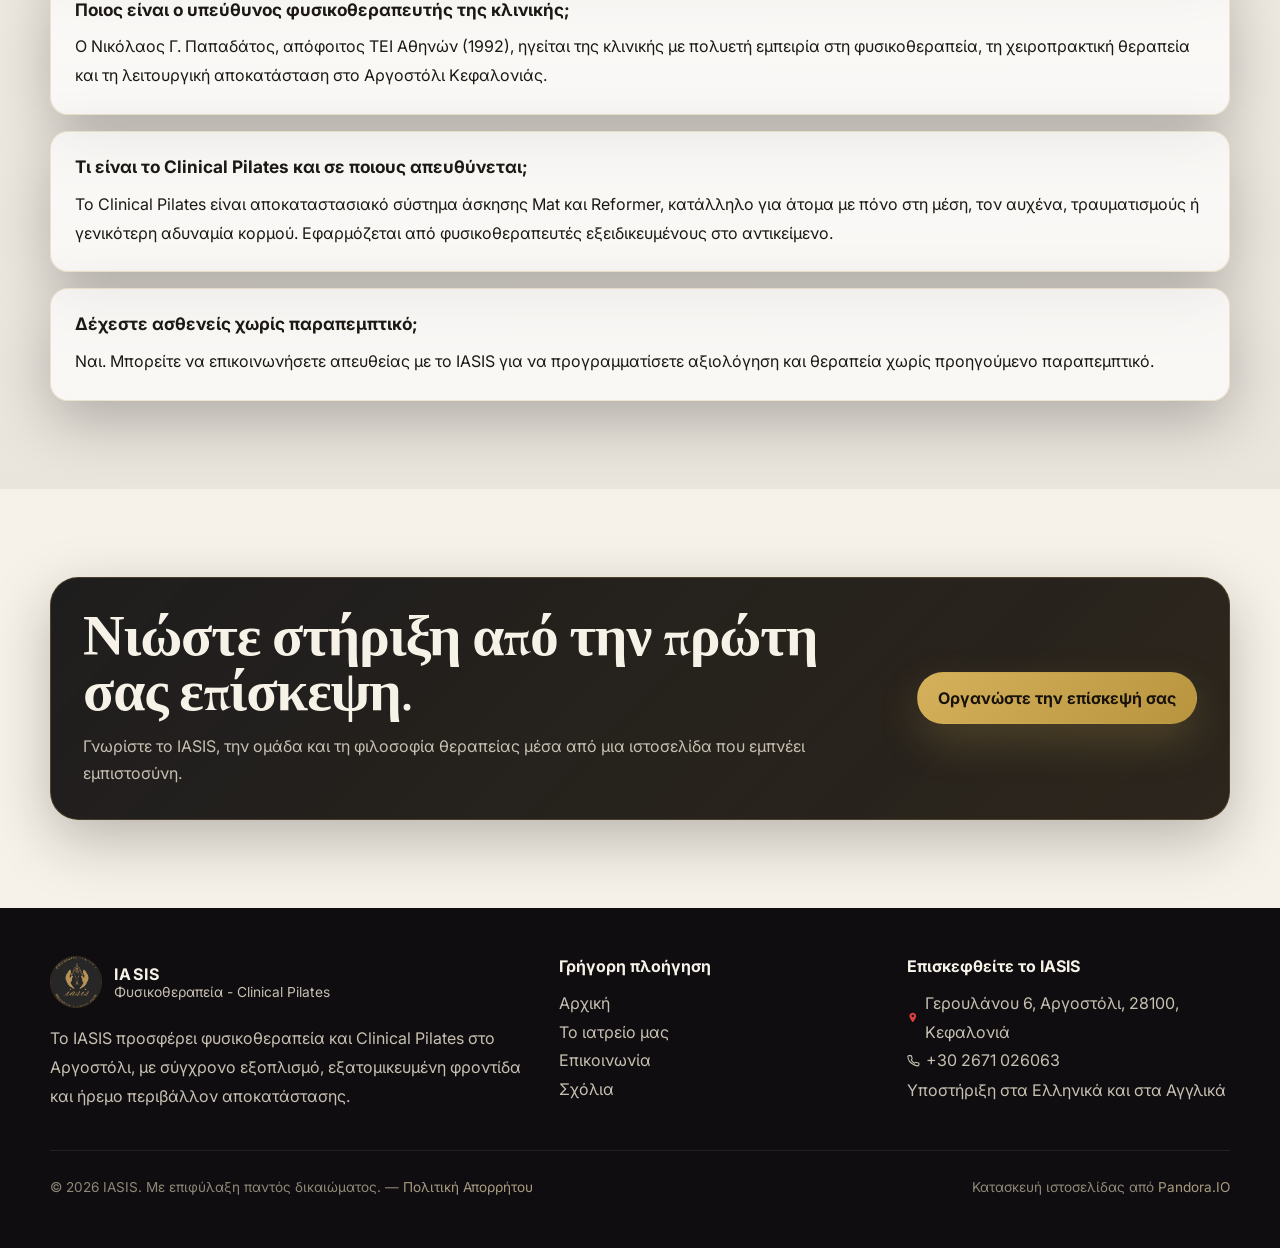
==== commit 3afdec1e: "Update hero image reference in index.html for consistency" ====
--- a/el/index.html
+++ b/el/index.html
@@ -170,7 +170,7 @@
               </div>
             </div>
             <div class="hero-image hero-panel">
-              <img src="../Photos/IMG_4252.png" alt="Χώρος θεραπείας στο IASIS στο Αργοστόλι Κεφαλονιάς" />
+              <img src="../Photos/IMG_4300.png" alt="Χώρος θεραπείας στο IASIS στο Αργοστόλι Κεφαλονιάς" />
               <div class="hero-floating">
                 <div class="stat-card">
                   <strong>Από το 1992</strong>
